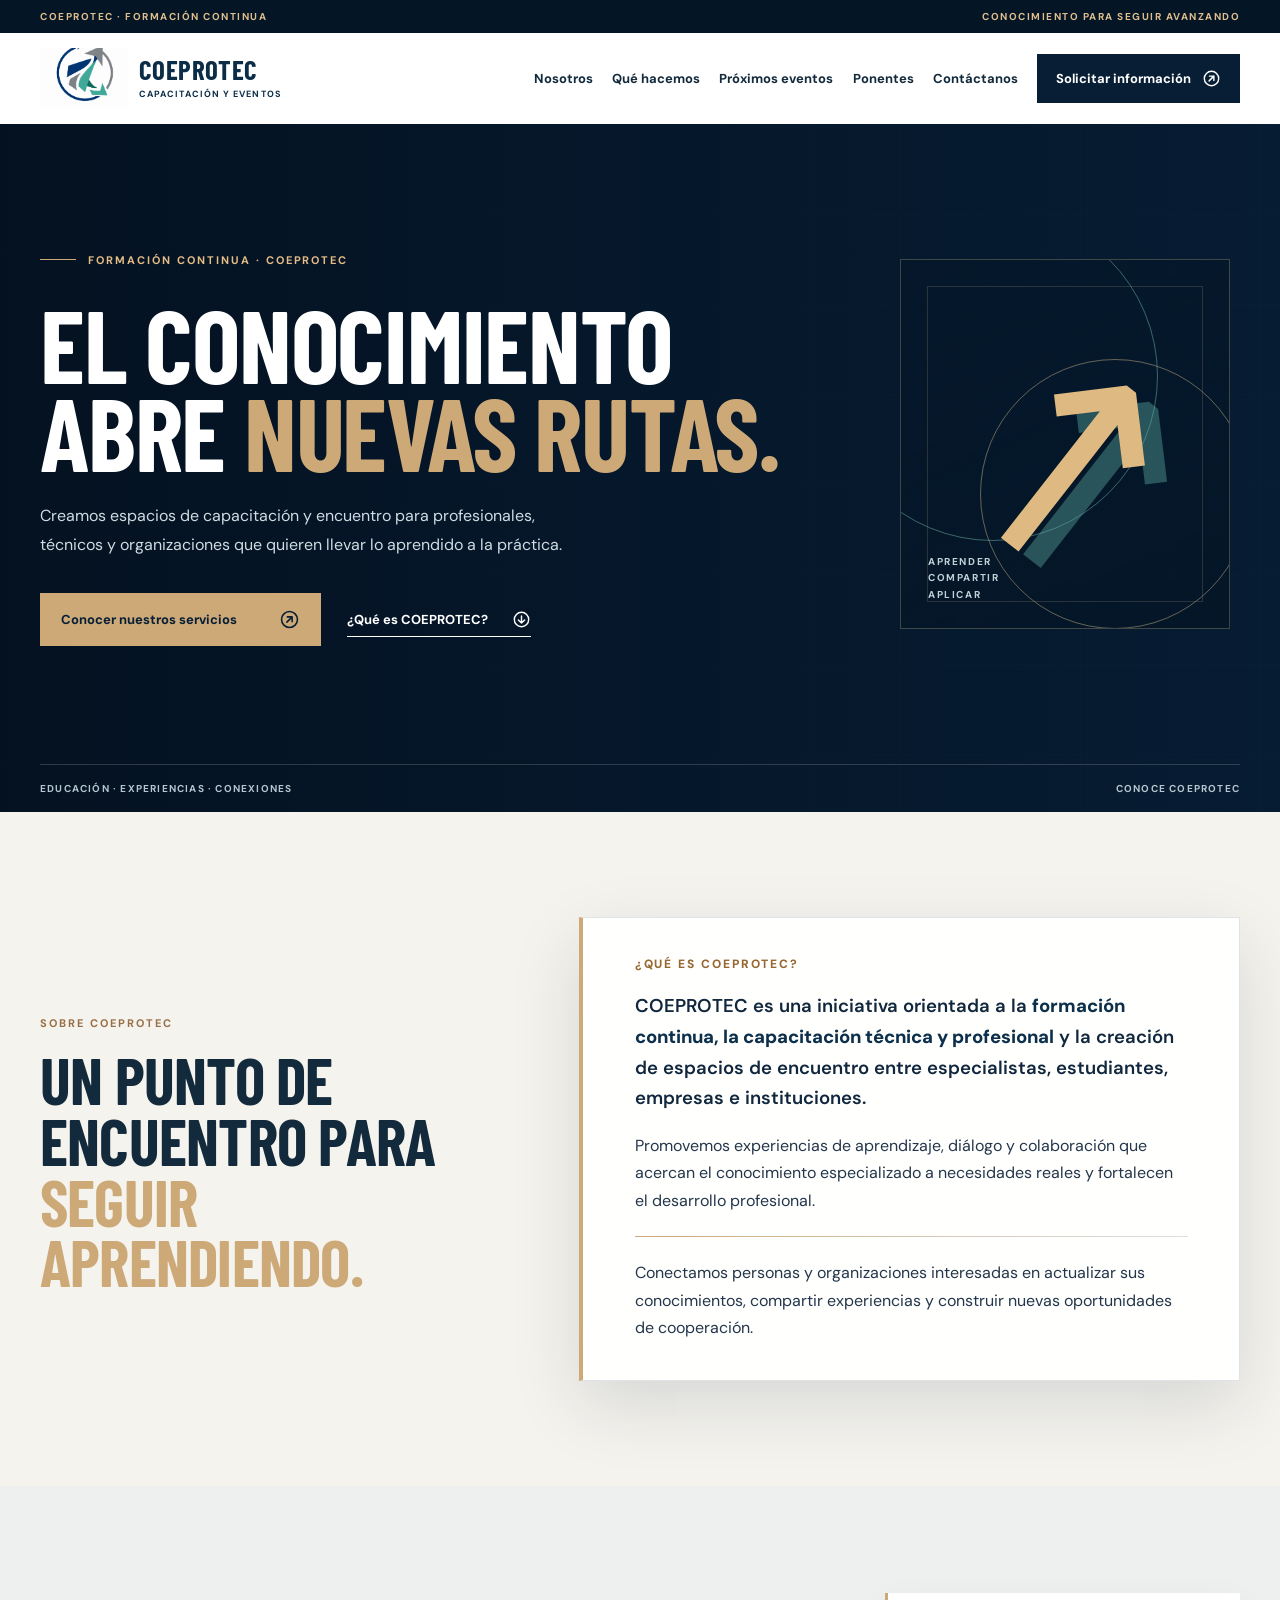
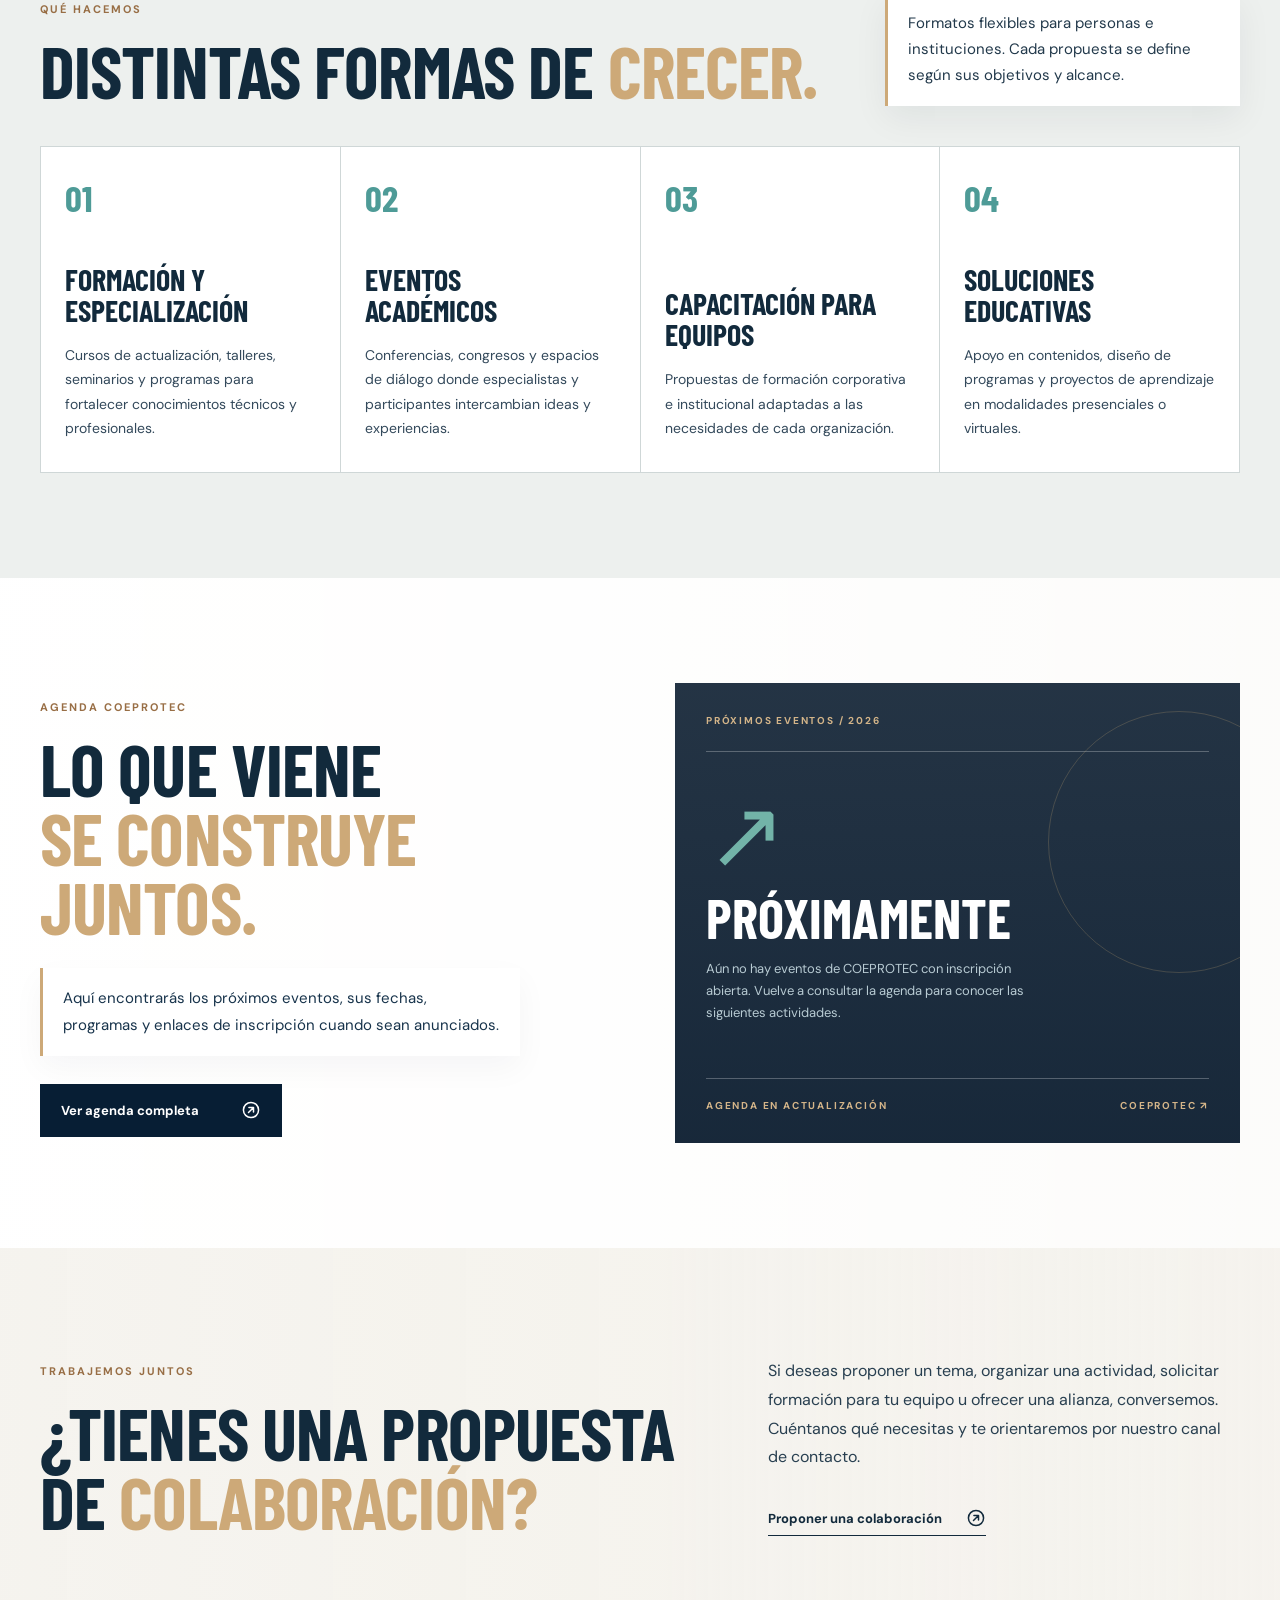
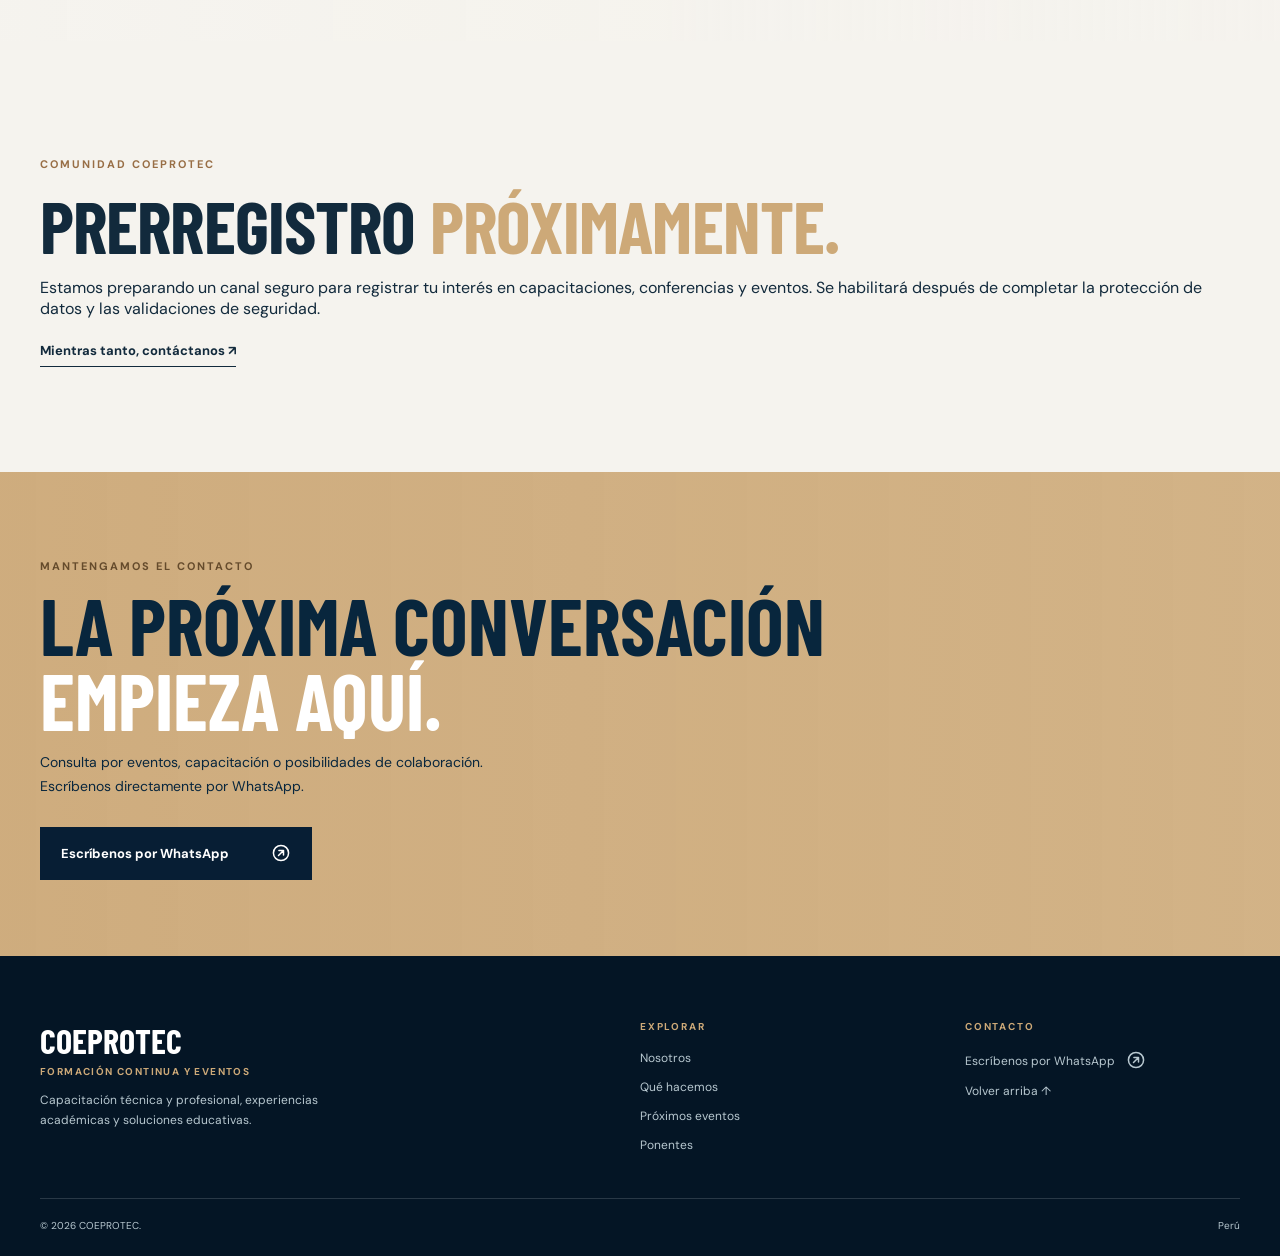
==== index.html @ 8655f6ce "feat: preparar sección informativa de prerregistro" ====
<!doctype html>
<html lang="es"><head>
<meta charset="utf-8"><meta name="viewport" content="width=device-width,initial-scale=1"><meta name="theme-color" content="#071e34">
<meta name="robots" content="noindex,nofollow">
<meta name="description" content="COEPROTEC: formación continua, capacitación técnica y profesional, eventos académicos y soluciones educativas para organizaciones.">
<meta property="og:type" content="website"><meta property="og:title" content="COEPROTEC | Formación y eventos"><meta property="og:description" content="Explora próximos eventos y conoce las soluciones de capacitación de COEPROTEC.">
<title>COEPROTEC | Formación, eventos y soluciones educativas</title>
<link rel="preconnect" href="https://fonts.googleapis.com"><link rel="preconnect" href="https://fonts.gstatic.com" crossorigin><link href="https://fonts.googleapis.com/css2?family=Barlow+Condensed:wght@500;600;700;800&family=DM+Sans:wght@400;500;600;700&display=swap" rel="stylesheet">
<link rel="stylesheet" href="css/event.css"><script src="js/events-data.js?v=20261019" defer></script><script src="js/event.js?v=20261019" defer></script>
</head><body>
<a class="skip-link" href="#contenido">Saltar al contenido</a>
<div class="announcement"><div class="container"><span>COEPROTEC · FORMACIÓN CONTINUA</span><span>CONOCIMIENTO PARA SEGUIR AVANZANDO</span></div></div>
<header class="site-header" id="inicio"><div class="container nav-shell"><a class="brand" href="index.html" aria-label="COEPROTEC, ir al inicio"><span class="brand-symbol" aria-hidden="true"><img src="img/coeprotec-logo-enhanced.png" alt="" width="150" height="67"></span><span>COEPROTEC<small>CAPACITACIÓN Y EVENTOS</small></span></a><button class="menu-button" id="menu-button" type="button" onclick="toggleMenu()" aria-expanded="false" aria-controls="main-nav" aria-label="Abrir menú"><span></span><span></span><span></span></button><nav class="main-nav" id="main-nav" aria-label="Navegación principal"><a href="#nosotros">Nosotros</a><a href="#soluciones">Qué hacemos</a><a href="inscripciones.html">Próximos eventos</a><a href="ponentes.html">Ponentes</a><a href="contacto.html">Contáctanos</a><a class="nav-cta" href="https://wa.me/51971947284?text=Hola%2C%20quiero%20informaci%C3%B3n%20sobre%20COEPROTEC" target="_blank" rel="noopener noreferrer">Solicitar información <svg class="link-icon" viewBox="0 0 24 24" width="20" height="20" fill="none" stroke="currentColor" stroke-width="1.8" stroke-linecap="round" stroke-linejoin="round" aria-hidden="true" focusable="false"><circle cx="12" cy="12" r="9.1"/><path d="M9 15 15 9M9.5 9H15v5.5"/></svg></a></nav></div></header>
<main id="contenido">
<section class="hero"><div class="hero-grid" aria-hidden="true"></div><div class="container hero-inner"><div class="hero-copy"><p class="eyebrow"><span class="eyebrow-line"></span> FORMACIÓN CONTINUA · COEPROTEC</p><h1>El conocimiento<br>abre <em>nuevas rutas.</em></h1><p class="hero-intro">Creamos espacios de capacitación y encuentro para profesionales, técnicos y organizaciones que quieren llevar lo aprendido a la práctica.</p><div class="hero-actions"><a class="button button-gold" href="#soluciones">Conocer nuestros servicios <svg class="link-icon" viewBox="0 0 24 24" width="20" height="20" fill="none" stroke="currentColor" stroke-width="1.8" stroke-linecap="round" stroke-linejoin="round" aria-hidden="true" focusable="false"><circle cx="12" cy="12" r="9.1"/><path d="M9 15 15 9M9.5 9H15v5.5"/></svg></a><a class="text-link light" href="#nosotros">¿Qué es COEPROTEC? <svg class="link-icon link-icon-down" viewBox="0 0 24 24" width="20" height="20" fill="none" stroke="currentColor" stroke-width="1.8" stroke-linecap="round" stroke-linejoin="round" aria-hidden="true" focusable="false"><circle cx="12" cy="12" r="9.1"/><path d="M12 7.5v9m-4-4 4 4 4-4"/></svg></a></div></div><div class="hero-art" aria-hidden="true"><div class="orbit orbit-one"></div><div class="orbit orbit-two"></div><div class="art-arrow" aria-hidden="true">↗</div><span>APRENDER<br>COMPARTIR<br>APLICAR</span></div></div><div class="hero-bottom container"><span>EDUCACIÓN · EXPERIENCIAS · CONEXIONES</span><span>CONOCE COEPROTEC</span></div></section>
<section class="section intro-section" id="nosotros"><div class="container intro-grid"><div><p class="section-index">SOBRE COEPROTEC</p><h2 class="section-title">Un punto de encuentro para <em>seguir aprendiendo.</em></h2></div><div class="intro-text reading-card"><span class="reading-card-label">¿QUÉ ES COEPROTEC?</span><p class="reading-lead">COEPROTEC es una iniciativa orientada a la <strong>formación continua, la capacitación técnica y profesional</strong> y la creación de espacios de encuentro entre especialistas, estudiantes, empresas e instituciones.</p><p>Promovemos experiencias de aprendizaje, diálogo y colaboración que acercan el conocimiento especializado a necesidades reales y fortalecen el desarrollo profesional.</p><div class="reading-divider"></div><p>Conectamos personas y organizaciones interesadas en actualizar sus conocimientos, compartir experiencias y construir nuevas oportunidades de cooperación.</p></div></div></section>
<section class="section services-section" id="soluciones"><div class="container"><div class="section-head"><div><p class="section-index">QUÉ HACEMOS</p><h2 class="section-title">Distintas formas de <em>crecer.</em></h2></div><p class="section-support">Formatos flexibles para personas e instituciones. Cada propuesta se define según sus objetivos y alcance.</p></div><div class="service-grid"><article class="service-card"><span class="service-mark">01</span><h3>Formación y especialización</h3><p>Cursos de actualización, talleres, seminarios y programas para fortalecer conocimientos técnicos y profesionales.</p></article><article class="service-card"><span class="service-mark">02</span><h3>Eventos académicos</h3><p>Conferencias, congresos y espacios de diálogo donde especialistas y participantes intercambian ideas y experiencias.</p></article><article class="service-card"><span class="service-mark">03</span><h3>Capacitación para equipos</h3><p>Propuestas de formación corporativa e institucional adaptadas a las necesidades de cada organización.</p></article><article class="service-card"><span class="service-mark">04</span><h3>Soluciones educativas</h3><p>Apoyo en contenidos, diseño de programas y proyectos de aprendizaje en modalidades presenciales o virtuales.</p></article></div></div></section>
<section class="section agenda-preview" id="agenda"><div class="container agenda-grid"><div><p class="section-index">AGENDA COEPROTEC</p><h2 class="section-title">Lo que viene<br><em>se construye juntos.</em></h2><p class="agenda-intro reading-summary">Aquí encontrarás los próximos eventos, sus fechas, programas y enlaces de inscripción cuando sean anunciados.</p><a class="button button-dark" href="inscripciones.html">Ver agenda completa <svg class="link-icon" viewBox="0 0 24 24" width="20" height="20" fill="none" stroke="currentColor" stroke-width="1.8" stroke-linecap="round" stroke-linejoin="round" aria-hidden="true" focusable="false"><circle cx="12" cy="12" r="9.1"/><path d="M9 15 15 9M9.5 9H15v5.5"/></svg></a></div><div class="agenda-panel"><span class="agenda-panel-label">PRÓXIMOS EVENTOS / 2026</span><div class="agenda-line"></div><div class="agenda-empty" id="agenda-home-content"><span class="agenda-empty-icon" aria-hidden="true">↗</span><h3>Próximamente</h3><p>Aún no hay eventos de COEPROTEC con inscripción abierta. Vuelve a consultar la agenda para conocer las siguientes actividades.</p></div><div class="agenda-panel-foot"><span>AGENDA EN ACTUALIZACIÓN</span><span>COEPROTEC ↗</span></div></div></div></section>
<section class="section collaboration-section"><div class="container collaboration-grid"><div><p class="section-index">TRABAJEMOS JUNTOS</p><h2 class="section-title">¿Tienes una propuesta de <em>colaboración?</em></h2></div><div><p>Si deseas proponer un tema, organizar una actividad, solicitar formación para tu equipo u ofrecer una alianza, conversemos. Cuéntanos qué necesitas y te orientaremos por nuestro canal de contacto.</p><a class="text-link" href="https://wa.me/51971947284?text=Hola%2C%20quiero%20proponer%20una%20colaboraci%C3%B3n%20con%20COEPROTEC" target="_blank" rel="noopener noreferrer">Proponer una colaboración <svg class="link-icon" viewBox="0 0 24 24" width="20" height="20" fill="none" stroke="currentColor" stroke-width="1.8" stroke-linecap="round" stroke-linejoin="round" aria-hidden="true" focusable="false"><circle cx="12" cy="12" r="9.1"/><path d="M9 15 15 9M9.5 9H15v5.5"/></svg></a></div></div></section>
<section class="section" id="prerregistro" aria-labelledby="preregistro-titulo"><div class="container"><p class="section-index">COMUNIDAD COEPROTEC</p><h2 class="section-title" id="preregistro-titulo">Prerregistro <em>próximamente.</em></h2><p>Estamos preparando un canal seguro para registrar tu interés en capacitaciones, conferencias y eventos. Se habilitará después de completar la protección de datos y las validaciones de seguridad.</p><a class="text-link" href="contacto.html">Mientras tanto, contáctanos ↗</a></div></section>
<section class="closing-section" id="contacto"><div class="container closing-grid"><div><p class="section-index">MANTENGAMOS EL CONTACTO</p><h2>La próxima conversación<br><em>empieza aquí.</em></h2><p>Consulta por eventos, capacitación o posibilidades de colaboración. Escríbenos directamente por WhatsApp.</p><a class="button button-dark" href="https://wa.me/51971947284?text=Hola%2C%20quisiera%20informaci%C3%B3n%20sobre%20COEPROTEC" target="_blank" rel="noopener noreferrer">Escríbenos por WhatsApp <svg class="link-icon" viewBox="0 0 24 24" width="20" height="20" fill="none" stroke="currentColor" stroke-width="1.8" stroke-linecap="round" stroke-linejoin="round" aria-hidden="true" focusable="false"><circle cx="12" cy="12" r="9.1"/><path d="M9 15 15 9M9.5 9H15v5.5"/></svg></a></div></div></section>
</main><footer class="footer"><div class="container footer-grid"><div><span class="footer-brand">COEPROTEC<small>FORMACIÓN CONTINUA Y EVENTOS</small></span><p>Capacitación técnica y profesional, experiencias académicas y soluciones educativas.</p></div><div><span>EXPLORAR</span><a href="#nosotros">Nosotros</a><a href="#soluciones">Qué hacemos</a><a href="inscripciones.html">Próximos eventos</a><a href="ponentes.html">Ponentes</a></div><div><span>CONTACTO</span><a href="https://wa.me/51971947284" target="_blank" rel="noopener noreferrer">Escríbenos por WhatsApp <svg class="link-icon" viewBox="0 0 24 24" width="20" height="20" fill="none" stroke="currentColor" stroke-width="1.8" stroke-linecap="round" stroke-linejoin="round" aria-hidden="true" focusable="false"><circle cx="12" cy="12" r="9.1"/><path d="M9 15 15 9M9.5 9H15v5.5"/></svg></a><a href="#inicio">Volver arriba ↑</a></div></div><div class="container footer-bottom"><span>© 2026 COEPROTEC.</span><span>Perú</span></div></footer>
</body></html>
---- css/event.css ----
:root{--navy:#071e34;--deep:#041525;--blue:#12334c;--teal:#5caaa0;--gold:#cda978;--paper:#f5f3ee;--white:#fff;--ink:#122a3c;--muted:#526575;--line:#d8dcd9;--display:'Barlow Condensed',Impact,sans-serif;--body:'DM Sans',Arial,sans-serif;scrollbar-color:#9aafba #edf0ef;scrollbar-width:thin}
*{box-sizing:border-box}html{scroll-behavior:smooth;scroll-padding-top:90px}body{margin:0;background:var(--paper);color:var(--ink);font-family:var(--body)}a{color:inherit;text-decoration:none}button{font:inherit;cursor:pointer}img{max-width:100%;display:block}.container{width:min(100% - 48px,1200px);margin-inline:auto}.skip-link{position:fixed;left:16px;top:-80px;padding:12px;background:#fff;z-index:100}.skip-link:focus{top:12px}:focus-visible{outline:3px solid #138e9b;outline-offset:4px}::selection{background:var(--teal);color:#071e34}
.announcement{background:var(--deep);color:#e0be8d;font-size:10px;font-weight:700;letter-spacing:.15em}.announcement .container{display:flex;justify-content:space-between;gap:16px;padding-block:10px}.site-header{position:sticky;top:0;z-index:20;background:#fff;box-shadow:0 1px 0 #09253c18}.nav-shell{display:flex;align-items:center;gap:30px;min-height:80px}.brand{display:flex;align-items:center;gap:8px;min-width:205px;color:#0c2d47;font:700 25px/.9 var(--display);letter-spacing:.015em}.brand img{width:56px;height:57px;object-fit:cover;object-position:top;clip-path:inset(0 0 27% 0)}.brand small{display:block;font:700 9px var(--body);letter-spacing:.12em;margin-top:7px}.main-nav{display:flex;align-items:center;gap:27px;margin-left:auto;font-size:13px;font-weight:700}.main-nav a:not(.nav-cta):hover,.main-nav [aria-current=page]{color:#956d42}.nav-cta{background:var(--navy);color:#fff;padding:15px 19px}.nav-cta span{color:var(--gold);margin-left:14px}.nav-cta:hover,.button-dark:hover{background:#20435b}.menu-button{display:none}
.hero{background:radial-gradient(circle at 74% 48%,#173e53 0,#0d2b42 31%,#071e34 65%,#041525 100%);color:#fff;position:relative;overflow:hidden}.hero-grid{position:absolute;inset:0;background-image:linear-gradient(#fff1 1px,transparent 1px),linear-gradient(90deg,#fff1 1px,transparent 1px);background-size:90px 90px;mask-image:linear-gradient(90deg,transparent,#000);opacity:.45}.hero-inner{position:relative;min-height:640px;display:grid;grid-template-columns:minmax(0,1fr) 340px;gap:35px;align-items:center;padding-block:85px}.eyebrow,.section-index{font-size:11px;font-weight:700;letter-spacing:.18em;color:#986e45;text-transform:uppercase}.eyebrow{display:flex;align-items:center;gap:12px;color:#e5bd85}.eyebrow-line{width:36px;height:1px;background:var(--gold)}.hero h1{font:700 clamp(72px,8vw,118px)/.86 var(--display);text-transform:uppercase;letter-spacing:-.012em;margin:32px 0 27px;max-width:790px}.hero h1 em,.section-title em,.closing-section h2 em,.agenda-hero h1 em{font-style:normal;color:var(--gold)}.hero-intro{font-size:16px;line-height:1.8;max-width:550px;color:#d0dce2;margin:0}.hero-actions{display:flex;align-items:center;gap:26px;flex-wrap:wrap;margin-top:34px}.button{display:inline-flex;align-items:center;justify-content:space-between;gap:34px;min-height:53px;padding:15px 21px;font-size:13px;font-weight:700;transition:transform .2s,background .2s}.button:hover{transform:translateY(-2px)}.button-gold{background:var(--gold);color:#071e34}.button-gold:hover{background:#e0c293}.button-dark{background:var(--navy);color:#fff}.text-link{display:inline-flex;align-items:center;gap:16px;border-bottom:1px solid currentColor;padding:7px 0;font-size:13px;font-weight:700}.text-link:hover{color:#9b7143}.text-link.light{color:#fff}.text-link.light:hover{color:#e6c495}.hero-art{position:relative;width:330px;height:370px;border:1px solid #d9be8e48;display:grid;place-items:center;overflow:hidden;background:#ffffff08}.hero-art:before{content:'';position:absolute;inset:26px;border:1px solid #d9be8e2d}.orbit{position:absolute;border:1px solid #d9be8e75;border-radius:50%;width:270px;height:270px}.orbit-one{transform:translate(50px,50px)}.orbit-two{transform:translate(-72px,-68px);width:330px;height:330px;border-color:#6bada088}.art-arrow{position:relative;font:500 270px/.8 var(--display);color:#deb981;transform:rotate(-7deg);text-shadow:20px 19px 0 #5caaa06b}.hero-art span{position:absolute;bottom:25px;left:27px;color:#c2d1d8;font-size:10px;line-height:1.65;font-weight:700;letter-spacing:.16em}.hero-bottom{position:relative;display:flex;justify-content:space-between;gap:18px;padding-block:17px;border-top:1px solid #ffffff2a;color:#b5c6ce;font-size:10px;font-weight:700;letter-spacing:.12em}
.section{padding:105px 0}.section-title{font:700 clamp(48px,5.7vw,76px)/.95 var(--display);text-transform:uppercase;letter-spacing:-.012em;margin:20px 0 0}.intro-grid,.collaboration-grid{display:grid;grid-template-columns:1.15fr .85fr;gap:90px;align-items:center}.intro-text p,.collaboration-grid p:not(.section-index){font-size:15px;line-height:1.85;color:var(--muted);margin:0 0 17px}.services-section{background:#e8ebe8}.section-head{display:flex;justify-content:space-between;align-items:end;gap:40px;margin-bottom:40px}.section-head>p{max-width:295px;color:var(--muted);font-size:14px;line-height:1.7;margin:0}.service-grid{display:grid;grid-template-columns:repeat(4,1fr);gap:1px;background:#cfd7d7;border:1px solid #cfd7d7}.service-card{background:#fff;padding:28px 24px 31px;min-height:325px;display:flex;flex-direction:column}.service-mark{font:700 37px var(--display);color:#4e9b97}.service-card h3{font:700 30px/1.03 var(--display);text-transform:uppercase;margin:auto 0 17px;max-width:215px}.service-card p{font-size:12px;line-height:1.7;color:var(--muted);margin:0}.agenda-preview{background:#fff}.agenda-grid{display:grid;grid-template-columns:1fr 1fr;gap:70px;align-items:center}.agenda-intro{font-size:15px;line-height:1.8;color:var(--muted);max-width:480px;margin:26px 0 28px}.agenda-panel{background:var(--navy);color:#fff;min-height:460px;padding:31px;display:flex;flex-direction:column;position:relative;overflow:hidden}.agenda-panel:before{content:'';position:absolute;right:-70px;top:28px;border:1px solid #d7b47b37;width:260px;height:260px;border-radius:50%}.agenda-panel-label,.agenda-panel-foot{font-size:10px;letter-spacing:.18em;font-weight:700;color:#d4b589}.agenda-line{height:1px;background:#ffffff43;margin-top:24px}.agenda-empty{position:relative;margin:auto 0}.agenda-empty-icon{font:500 96px/.8 var(--display);color:#72b3a8}.agenda-empty h3{font:700 55px/1 var(--display);text-transform:uppercase;margin:17px 0 10px}.agenda-empty p{font-size:13px;line-height:1.7;color:#b8cbd3;max-width:345px}.agenda-panel-foot{border-top:1px solid #ffffff43;padding-top:20px;display:flex;justify-content:space-between;gap:10px}.collaboration-section{background:var(--paper)}.collaboration-grid{align-items:end}.collaboration-grid .text-link{margin-top:12px}.closing-section{background:var(--gold);color:#08263d;padding:76px 0}.closing-grid{display:flex;justify-content:space-between;align-items:center;gap:45px}.closing-section .section-index{color:#654b2c}.closing-section h2{font:700 clamp(55px,6.2vw,84px)/.95 var(--display);text-transform:uppercase;margin:14px 0}.closing-section h2 em{color:#fff}.closing-section p:not(.section-index){font-size:14px;line-height:1.7;max-width:510px}.closing-section .button{margin-top:14px}.footer{background:var(--deep);color:#b8c8d0;padding:64px 0 24px}.footer-grid{display:grid;grid-template-columns:2fr 1fr 1fr;gap:50px}.footer-brand{font:700 34px var(--display);color:#fff}.footer-brand small{display:block;color:var(--gold);font:700 10px var(--body);letter-spacing:.14em;margin-top:4px}.footer p{font-size:12px;line-height:1.7;max-width:330px}.footer-grid>div:not(:first-child){display:flex;flex-direction:column;gap:13px;font-size:12px}.footer-grid>div:not(:first-child)>span{font-size:10px;letter-spacing:.18em;color:var(--gold);font-weight:700;margin-bottom:4px}.footer a:hover{color:#fff}.footer-bottom{border-top:1px solid #ffffff26;margin-top:45px;padding-top:20px;display:flex;justify-content:space-between;gap:20px;font-size:10px}
.agenda-hero{background:linear-gradient(115deg,#061b2f,#173b50);color:#fff;padding:100px 0 88px;position:relative;overflow:hidden}.agenda-hero:after{content:'↗';position:absolute;right:5%;top:-100px;color:#ffffff0c;font:600 500px var(--display);pointer-events:none}.agenda-hero .container{position:relative;z-index:1}.agenda-hero h1{font:700 clamp(76px,10vw,132px)/.88 var(--display);text-transform:uppercase;margin:30px 0 20px}.agenda-hero p:last-child{font-size:16px;line-height:1.8;color:#c9d7dd;max-width:575px}.events-section{background:#fff}.gold-dot{color:var(--gold)}.events-list{border-top:1px solid var(--line)}.events-empty{display:grid;grid-template-columns:160px 1fr;gap:40px;padding:70px 35px;background:#f1f4f2;border-bottom:1px solid var(--line)}.events-empty-symbol{font:500 155px/.85 var(--display);color:#4b9a96}.empty-kicker{font-size:10px;letter-spacing:.17em;font-weight:700;color:#9c754a}.events-empty h3{font:700 clamp(37px,4vw,55px)/1 var(--display);text-transform:uppercase;margin:15px 0}.events-empty p{max-width:575px;font-size:14px;line-height:1.75;color:var(--muted);margin-bottom:22px}.event-card{display:grid;grid-template-columns:130px 1fr;gap:30px;padding:28px 0;border-bottom:1px solid var(--line)}.event-date{background:var(--navy);color:#fff;display:flex;flex-direction:column;align-items:center;justify-content:center;min-height:135px}.event-date strong{font:700 70px/.9 var(--display)}.event-date span{font-size:10px;color:var(--gold);font-weight:700;letter-spacing:.16em}.event-content h3{font:700 38px/1 var(--display);text-transform:uppercase;margin:8px 0}.event-content>p:not(.event-meta){font-size:14px;line-height:1.65;color:var(--muted);max-width:650px}.event-meta{font-size:11px;font-weight:700;letter-spacing:.08em;color:#927045;text-transform:uppercase}.event-status{display:inline-block;border:1px solid #bbc7c9;padding:10px 13px;font-size:12px;color:#526575}.agenda-explain{background:#e8ebe8}.explain-grid{display:grid;grid-template-columns:1fr 1fr;gap:70px}.explain-steps{border-top:1px solid #b8c3c4}.explain-steps>div{display:flex;gap:25px;border-bottom:1px solid #b8c3c4;padding:21px 0}.explain-steps span{font:700 30px var(--display);color:#4c9994}.explain-steps p{margin:0;color:var(--muted);font-size:13px;line-height:1.6}.explain-steps strong{display:block;color:var(--ink);font:700 23px var(--display);text-transform:uppercase;margin-bottom:4px}
@media(max-width:1000px){.main-nav{gap:14px}.service-grid{grid-template-columns:repeat(2,1fr)}.hero-inner{grid-template-columns:1fr 260px}.hero-art{width:260px;height:320px}.art-arrow{font-size:230px}.agenda-grid{gap:40px}}
@media(max-width:760px){.container{width:min(100% - 36px,1200px)}.announcement .container span:last-child{display:none}.nav-shell{min-height:70px}.brand{font-size:23px}.menu-button{display:flex;flex-direction:column;justify-content:center;gap:5px;width:42px;height:42px;border:0;background:none;margin-left:auto}.menu-button span{width:24px;height:2px;background:var(--navy)}.main-nav{display:none;position:absolute;top:70px;left:0;right:0;background:#fff;padding:16px 18px 23px;box-shadow:0 15px 25px #06182530;flex-direction:column;align-items:stretch;gap:0}.main-nav.is-open{display:flex}.main-nav>a{padding:13px 8px}.main-nav .nav-cta{margin-top:6px;padding:15px}.hero-inner{display:block;min-height:unset;padding-block:78px 42px}.hero h1{font-size:clamp(65px,12vw,91px)}.hero-art{display:none}.hero-bottom span:last-child{display:none}.section{padding:75px 0}.intro-grid,.agenda-grid,.collaboration-grid,.explain-grid{grid-template-columns:1fr;gap:32px}.section-head{display:block}.section-head>p{margin-top:17px}.agenda-panel{min-height:390px}.footer-grid{grid-template-columns:1fr 1fr}.footer-grid>div:first-child{grid-column:1/-1}.agenda-hero{padding:78px 0}.agenda-hero h1{font-size:clamp(66px,13vw,95px)}}
@media(max-width:480px){.brand img{width:48px;height:50px}.brand{font-size:21px;min-width:0}.brand small{font-size:8px}.hero h1{font-size:clamp(55px,14vw,72px)}.hero-actions{align-items:flex-start;flex-direction:column;gap:15px}.hero-intro{font-size:14px}.section-title{font-size:49px}.service-grid{grid-template-columns:1fr}.service-card{min-height:240px}.service-card h3{margin-top:27px}.agenda-panel{padding:23px}.agenda-empty h3{font-size:48px}.closing-section h2{font-size:57px}.footer-grid{gap:30px}.events-empty{display:block;padding:35px 24px}.events-empty-symbol{font-size:80px;margin-bottom:20px}.event-card{grid-template-columns:90px 1fr;gap:17px}.event-date{min-height:110px}.event-date strong{font-size:53px}.event-content h3{font-size:31px}.agenda-hero h1{font-size:60px}}
@media(prefers-reduced-motion:reduce){html{scroll-behavior:auto}*,*:before,*:after{animation-duration:.01ms!important;transition-duration:.01ms!important}}@media(forced-colors:active){:root{scrollbar-color:auto}}
.agenda-next-date{font-size:11px;font-weight:700;letter-spacing:.13em;text-transform:uppercase;color:#d4b589}


/* Mejora visual para revisión de gerencia · fotografía editorial y contraste */
.hero{background:linear-gradient(90deg,rgba(4,17,32,.96) 0%,rgba(5,22,41,.88) 47%,rgba(6,27,49,.56) 100%),url("https://images.unsplash.com/photo-1540575467063-178a50c2df87?auto=format&fit=crop&w=2000&q=85") center 48%/cover no-repeat;background-color:#071e34}
.hero-grid{opacity:.17}
.hero-art{background:linear-gradient(155deg,rgba(4,21,37,.30),rgba(4,21,37,.77));backdrop-filter:blur(2px)}
.intro-section{position:relative;overflow:hidden}
.intro-section:after{content:"";position:absolute;right:0;bottom:0;width:min(32vw,380px);height:100%;pointer-events:none;background:linear-gradient(90deg,var(--paper),rgba(245,243,238,.25)),url("https://images.unsplash.com/photo-1511578314322-379afb476865?auto=format&fit=crop&w=850&q=80") center/cover;opacity:.13}
.intro-section .container{position:relative;z-index:1}
.services-section{background:#edf0ee}
.service-card{position:relative;overflow:hidden;isolation:isolate;transition:transform .25s,box-shadow .25s}
.service-card:hover{transform:translateY(-4px);box-shadow:0 20px 35px #091e3425;z-index:2}
.service-card:before{content:"";position:absolute;inset:0 0 auto;height:112px;z-index:-1;opacity:.17;background-position:center;background-size:cover}
.service-card:nth-child(1):before{background-image:url("https://images.unsplash.com/photo-1511578314322-379afb476865?auto=format&fit=crop&w=750&q=75")}
.service-card:nth-child(2):before{background-image:url("https://images.unsplash.com/photo-1475721027785-f74eccf877e2?auto=format&fit=crop&w=750&q=75")}
.service-card:nth-child(3):before{background-image:url("https://images.unsplash.com/photo-1517048676732-d65bc937f952?auto=format&fit=crop&w=750&q=75")}
.service-card:nth-child(4):before{background-image:url("https://images.unsplash.com/photo-1524178232363-1fb2b075b655?auto=format&fit=crop&w=750&q=75")}
.service-card h3{position:relative}
.collaboration-section{position:relative;isolation:isolate;background:linear-gradient(90deg,rgba(245,243,238,.98) 0%,rgba(245,243,238,.96) 52%,rgba(245,243,238,.76) 100%),url("https://images.unsplash.com/photo-1517048676732-d65bc937f952?auto=format&fit=crop&w=1600&q=80") center/cover}
.closing-section{background:linear-gradient(90deg,rgba(205,169,120,.95),rgba(205,169,120,.88)),url("https://images.unsplash.com/photo-1475721027785-f74eccf877e2?auto=format&fit=crop&w=1500&q=80") center/cover}
@media(max-width:760px){.hero{background-position:60% center}.intro-section:after{display:none}.service-card:before{height:90px}.closing-section{background-position:center}}

/* Agenda, contacto y especialistas: composiciones editoriales */
.agenda-preview{background:linear-gradient(90deg,rgba(255,255,255,.98) 0%,rgba(255,255,255,.94) 45%,rgba(255,255,255,.72) 100%),url("https://images.unsplash.com/photo-1475721027785-f74eccf877e2?auto=format&fit=crop&w=1500&q=82") center/cover}
.agenda-panel{background:linear-gradient(rgba(6,24,43,.88),rgba(6,24,43,.93)),url("https://images.unsplash.com/photo-1540575467063-178a50c2df87?auto=format&fit=crop&w=1000&q=80") center/cover}
.agenda-hero{background:linear-gradient(90deg,rgba(4,20,36,.96),rgba(9,31,52,.68)),url("https://images.unsplash.com/photo-1475721027785-f74eccf877e2?auto=format&fit=crop&w=1800&q=85") center/cover}
.events-empty{background:linear-gradient(90deg,rgba(241,244,242,.98),rgba(241,244,242,.84)),url("https://images.unsplash.com/photo-1511578314322-379afb476865?auto=format&fit=crop&w=1200&q=80") center/cover}
.contact-hero,.speakers-hero{padding:95px 0;background:linear-gradient(90deg,rgba(4,20,36,.96),rgba(7,26,48,.72)),url("https://images.unsplash.com/photo-1517048676732-d65bc937f952?auto=format&fit=crop&w=1800&q=85") center/cover;color:#fff}
.speakers-hero{background-image:linear-gradient(90deg,rgba(4,20,36,.96),rgba(7,26,48,.72)),url("https://images.unsplash.com/photo-1475721027785-f74eccf877e2?auto=format&fit=crop&w=1800&q=85")}
.contact-hero h1,.speakers-hero h1{font:700 clamp(65px,9vw,112px)/.93 var(--display);text-transform:uppercase;margin:20px 0}.contact-hero h1 em,.speakers-hero h1 em{font-style:normal;color:var(--gold)}
.contact-hero p:last-child,.speakers-hero p:last-child{max-width:680px;line-height:1.8;color:#e3e9ef}
.contact-page-grid{display:grid;grid-template-columns:1fr 1.25fr;gap:28px;align-items:start}
.contact-info-panel,.contact-message-panel,.speaker-showcase{background:#fff;border:1px solid #dce1e3;padding:38px;box-shadow:0 22px 50px #0d23310c}
.contact-info-panel h2,.contact-message-panel h2{font:700 45px/1 var(--display);text-transform:uppercase;margin:14px 0 22px}
.contact-info-panel p,.contact-message-panel p{line-height:1.8;color:#526575}
.contact-method-new{display:flex;align-items:center;gap:20px;padding:19px 0;border-bottom:1px solid #dce1e3}
.contact-method-new>span{width:48px;height:48px;display:grid;place-items:center;background:#081f35;color:var(--gold);font-size:22px;flex-shrink:0}
.contact-method-new small{display:block;color:#7a8994;text-transform:uppercase;letter-spacing:.12em;font-size:10px;margin-bottom:5px}
.contact-method-new strong{color:#10283a;overflow-wrap:anywhere}
.contact-message-panel label{font-size:12px;font-weight:700;display:block;margin:16px 0;color:#22384a}
.contact-message-panel input,.contact-message-panel textarea,.contact-message-panel select{display:block;width:100%;margin-top:7px;border:1px solid #c5ced2;padding:14px;font:inherit;background:#f9faf9;border-radius:3px;color:#10283a}
.contact-message-panel textarea{min-height:135px;resize:vertical}
.contact-message-panel .button{border:0;cursor:pointer}
.contact-note{font-size:12px}
.speaker-showcase{display:grid;grid-template-columns:1fr 1fr;gap:40px;align-items:center}
.speaker-image{min-height:330px;background:linear-gradient(rgba(6,27,46,.16),rgba(6,27,46,.33)),url("https://images.unsplash.com/photo-1475721027785-f74eccf877e2?auto=format&fit=crop&w=850&q=80") center/cover}
.speaker-showcase h2{font:700 55px/1 var(--display);text-transform:uppercase;margin:18px 0}
.speaker-showcase p{line-height:1.8;color:#526575}
.speaker-profile-cards{display:grid;grid-template-columns:repeat(3,1fr);gap:18px;margin-top:38px}
.speaker-profile-card{background:#fff;border:1px solid #dce1e3;overflow:hidden}
.speaker-profile-card .photo{height:185px;background-size:cover;background-position:center}
.speaker-profile-card:nth-child(1) .photo{background-image:url("https://images.unsplash.com/photo-1517048676732-d65bc937f952?auto=format&fit=crop&w=650&q=75")}
.speaker-profile-card:nth-child(2) .photo{background-image:url("https://images.unsplash.com/photo-1540575467063-178a50c2df87?auto=format&fit=crop&w=650&q=75")}
.speaker-profile-card:nth-child(3) .photo{background-image:url("https://images.unsplash.com/photo-1524178232363-1fb2b075b655?auto=format&fit=crop&w=650&q=75")}
.speaker-profile-card div:last-child{padding:22px}
.speaker-profile-card h3{font:700 28px/1.1 var(--display);text-transform:uppercase;margin:10px 0}
.speaker-profile-card p{line-height:1.65;color:#526575;font-size:13px}
@media(max-width:760px){.contact-page-grid,.speaker-showcase{grid-template-columns:1fr}.speaker-profile-cards{grid-template-columns:1fr}.contact-hero,.speakers-hero{padding:70px 0}.contact-info-panel,.contact-message-panel,.speaker-showcase{padding:24px}}


/* Ajustes de navegación y legibilidad con sección de ponentes */
@media(min-width:761px) and (max-width:1120px){.nav-shell{gap:14px}.main-nav{gap:12px;font-size:12px}.brand{min-width:175px;font-size:22px}.nav-cta{padding:13px}}
.speaker-showcase .button{margin-top:14px}.speaker-showcase .speaker-image{background-position:center}
@media(max-width:760px){.speaker-showcase{gap:22px}.speaker-profile-card .photo{height:190px}}

/* Agenda única y movimiento editorial — COEPROTEC */
.event-type{display:inline-flex;align-items:center;max-width:100%;gap:8px;margin-bottom:12px;padding:8px 12px;background:#f0e2c9;color:#554021;border:1px solid #d3b17b;font-size:10px;font-weight:800;letter-spacing:.11em;text-transform:uppercase}
.event-type-light{background:#d7b77922;color:#f2d7a1;border-color:#e9c48770}
.event-organizer{font-size:12px!important;font-weight:700;color:#344b5d!important}
.event-content h3{max-width:780px}
.heritage-section{background:#091e33;color:#fff}
.heritage-layout{display:grid;grid-template-columns:1fr 1fr;gap:70px;align-items:center}
.heritage-copy .section-title{color:#fff;margin-bottom:24px}
.heritage-copy>p:not(.section-index){color:#cbd7e2;font-size:15px;line-height:1.85}
.heritage-copy .heritage-note{color:#adbac7!important;font-size:12px!important}
.heritage-photo{min-height:390px;position:relative;display:flex;align-items:flex-end;padding:30px;background:linear-gradient(0deg,#05182bd9,#05182b22),url("https://images.unsplash.com/photo-1540575467063-178a50c2df87?auto=format&fit=crop&w=1100&q=85") center/cover;border:1px solid #d4af6755}
.heritage-photo span{color:#e9c88c;letter-spacing:.15em;font-weight:800;font-size:12px}
.motion-ready{transition:opacity .7s ease,transform .7s cubic-bezier(.2,.7,.2,1);transition-delay:var(--motion-delay,0ms);opacity:.01;transform:translateY(23px)}
.motion-ready.motion-in{opacity:1;transform:none}
.service-card,.speaker-profile-card,.button,.nav-cta{transition:transform .24s ease,box-shadow .24s ease,background-color .24s ease}
.speaker-profile-card:hover{transform:translateY(-5px);box-shadow:0 20px 40px #102b3b20}
@media(max-width:760px){.heritage-layout{grid-template-columns:1fr;gap:25px}.heritage-photo{min-height:280px}.event-type{line-height:1.5}.event-card{gap:15px}}
@media(prefers-reduced-motion:reduce){.motion-ready{opacity:1;transform:none;transition:none}.service-card:hover,.speaker-profile-card:hover{transform:none}}


/* Legibilidad institucional: bloque editorial con contraste fuerte */
.intro-section:after{opacity:.09}
.intro-grid{align-items:center;gap:clamp(32px,6vw,88px)}
.reading-card{position:relative;background:rgba(255,255,255,.97);padding:clamp(28px,3vw,43px);border:1px solid rgba(16,48,69,.13);border-left:4px solid var(--gold);box-shadow:0 24px 65px rgba(9,31,50,.13);max-width:590px}
.reading-card-label{display:block;font-size:11px;letter-spacing:.17em;font-weight:800;color:#926c3e;margin-bottom:19px}
.intro-text.reading-card p{font-size:16px;line-height:1.85;color:#24364b;margin:0 0 18px}
.intro-text.reading-card p:last-child{margin-bottom:0}
.intro-text.reading-card .reading-lead{font-size:19px;line-height:1.65;color:#10273d;font-weight:600}
.reading-lead strong{color:#09293e;font-weight:800}
.reading-divider{height:1px;background:linear-gradient(90deg,#cda978,#dce1e5);margin:22px 0}
.section-head .section-support{background:#fff;border-left:3px solid #cda978;padding:17px 20px;color:#22394b;font-size:15px;line-height:1.75;box-shadow:0 12px 32px #0a233110;max-width:355px}
.agenda-intro.reading-summary{background:rgba(255,255,255,.92);border-left:3px solid #cda978;color:#17334b;padding:17px 20px;font-size:15px;line-height:1.8;box-shadow:0 12px 32px #0a23310a}
.service-card p{font-size:14px;line-height:1.75;color:#33495b}
.collaboration-grid p:not(.section-index){font-size:16px;line-height:1.8;color:#283f50}
@media(max-width:760px){.reading-card{max-width:none}.intro-text.reading-card p{font-size:15px}.intro-text.reading-card .reading-lead{font-size:18px}.section-head .section-support{max-width:none}}


/* Archivo COEPROTEC 2025 y ponentes EPG UPC 2026 */
.heritage-photo{color:inherit;text-decoration:none;transition:transform .3s ease,box-shadow .3s ease}
.heritage-photo:hover{transform:translateY(-5px);box-shadow:0 25px 45px #0005}
.heritage-copy .button{margin:15px 0 16px}
.historic-hero{background:linear-gradient(90deg,#061b30ee,#092a44b5),url("https://images.unsplash.com/photo-1540575467063-178a50c2df87?auto=format&fit=crop&w=1700&q=85") center/cover}
.historic-facts{display:flex;gap:12px;flex-wrap:wrap;margin-top:25px}
.historic-facts span{border:1px solid #d5ac7290;color:#f4dfc0;padding:10px 15px;font-size:12px;font-weight:700}
.historic-intro{display:grid;grid-template-columns:1fr 1fr;gap:65px;align-items:center}
.historic-intro .reading-card{padding:34px;background:#fff;border-left:4px solid #cda978}
.historic-intro .reading-card p{color:#233b4e;line-height:1.75}
.historic-intro .reading-card .reading-lead{font-weight:700}
.historic-speakers{display:grid;grid-template-columns:repeat(3,1fr);gap:17px;margin-top:35px}
.historic-speaker{background:#fff;border:1px solid #d9dfdf;border-top:3px solid #cda978;padding:28px;box-shadow:0 12px 30px #061b3010}
.historic-speaker.featured{grid-column:1/-1;padding:35px;background:#102b46;color:#fff;border-color:#cda978}
.historic-speaker h3{font:700 clamp(29px,3vw,40px)/1.1 var(--display);text-transform:uppercase;margin:13px 0;color:#102c42}
.historic-speaker.featured h3{color:#fff;font-size:clamp(40px,4vw,56px)}
.historic-speaker p{font-size:14px;line-height:1.8;color:#526575}
.historic-speaker.featured p{color:#d1dce8;max-width:790px}
.historic-media{background:#e9eeed}
.historic-media-grid{display:grid;grid-template-columns:1.1fr .9fr;gap:30px;margin-top:32px}
.historic-media-cover{min-height:380px;padding:30px;display:flex;align-items:end;background:linear-gradient(0deg,#061b30e8,#061b3020),url("https://images.unsplash.com/photo-1475721027785-f74eccf877e2?auto=format&fit=crop&w=1100&q=82") center/cover}
.historic-media-cover span{font-size:12px;font-weight:800;letter-spacing:.14em;color:#e7cb92}
.historic-media-message{background:#fff;padding:35px;display:flex;flex-direction:column;justify-content:center}
.historic-media-message h3{font:700 36px/1 var(--display);text-transform:uppercase}
.historic-media-message p{font-size:14px;line-height:1.85}
.historic-media-message .button{align-self:flex-start;margin-top:14px}
.ally-speakers{background:#edf0ee}
.ally-speakers .historic-speaker.featured{margin-bottom:24px}
.ally-tables{display:grid;grid-template-columns:1fr 1fr;gap:20px}
.ally-table{background:#fff;padding:30px;border:1px solid #d7dfdf;border-top:4px solid #cda978}
.ally-table h3{font:700 29px/1.05 var(--display);text-transform:uppercase;color:#102c42;margin:0}
.ally-table p{font-size:13px;color:#87663e;font-weight:700}
.ally-table ul{padding-left:20px}
.ally-table li{font-size:14px;line-height:1.65;color:#314658;margin:15px 0}
.ally-source{font-size:12px;line-height:1.75;color:#5c6c78;max-width:850px;margin:24px 0}
/* Tarjetas de eventos: claridad, jerarquia, boton externo */
.events-list{border-top:none;display:grid;gap:24px}
.event-card{display:grid;grid-template-columns:130px minmax(0,1fr);gap:26px;padding:30px;background:#fff;border:1px solid #d9e0e5;border-top:4px solid #cda978;box-shadow:0 15px 38px #092d4015;transition:transform .25s,box-shadow .25s}
.event-card:hover{transform:translateY(-3px);box-shadow:0 22px 45px #092d4025}
.event-date{min-height:130px;align-self:start}
.event-content h3{font-size:clamp(30px,3.4vw,42px);max-width:730px;line-height:1.09}
.event-content>p:not(.event-meta){font-size:15px;line-height:1.8}
.event-content .text-link{background:#0b2944;color:#fff;border:0;padding:13px 17px;margin-top:15px}
.event-content .text-link:hover{background:#234c6a}
@media(max-width:760px){.historic-intro,.historic-media-grid,.ally-tables{grid-template-columns:1fr;gap:24px}.historic-speakers{grid-template-columns:1fr}.historic-speaker.featured{grid-column:auto}.historic-media-cover{min-height:270px}.event-card{grid-template-columns:1fr;padding:22px}.event-date{min-height:85px;flex-direction:row;gap:9px;justify-content:flex-start;padding-left:18px}.event-date strong{font-size:45px}}
@media(prefers-reduced-motion:reduce){.heritage-photo:hover,.event-card:hover{transform:none}}

/* Biblioteca audiovisual del archivo institucional */
.archive-video-intro{max-width:760px;color:#3b5061;font-size:15px;line-height:1.75;margin:22px 0 28px}
.archive-video-grid{display:grid;grid-template-columns:repeat(3,minmax(0,1fr));gap:20px}
.archive-video{background:#fff;border:1px solid #d5dfdf;box-shadow:0 12px 32px #102f4013;min-width:0;overflow:hidden}
.archive-video-frame{position:relative;aspect-ratio:16/9;background:#071e34}
.archive-video-frame iframe{position:absolute;inset:0;width:100%;height:100%;border:0}
.archive-video-content{padding:23px}
.archive-video-content h3{font:700 28px/1.07 var(--display);text-transform:uppercase;color:#102c42;margin:12px 0}
.archive-video-content p{font-size:13px;line-height:1.7;color:#526575}
.archive-photo-placeholder{margin-top:45px}
@media(max-width:1000px){.archive-video-grid{grid-template-columns:repeat(2,minmax(0,1fr))}}
@media(max-width:760px){.archive-video-grid{grid-template-columns:1fr}.archive-photo-placeholder{margin-top:28px}}


/* Refuerzo de identidad institucional: lectura y acciones */
.reading-card .reading-card-label{display:block;letter-spacing:.16em;font-size:12px;font-weight:800;color:#976732;margin-bottom:19px}
.reading-card .reading-lead{font-size:clamp(17px,1.6vw,20px);line-height:1.75;color:#102a40;font-weight:600}
.reading-card .reading-lead strong{color:#0c304b}
.reading-card p{color:#263d50;line-height:1.85}
.cta-icon{display:inline-block;width:14px;height:14px;position:relative;flex:0 0 14px;margin-left:7px;vertical-align:-2px;transition:transform .23s ease}
.cta-icon::before{content:"";position:absolute;left:3px;top:2px;width:8px;height:8px;border-right:1.8px solid currentColor;border-top:1.8px solid currentColor}
.cta-icon::after{content:"";position:absolute;left:2px;top:9px;width:12px;height:1.8px;background:currentColor;transform:rotate(-45deg);transform-origin:left center}
a:hover .cta-icon{transform:translate(2px,-2px)}
.cta-icon-down::before{left:3px;top:3px;transform:rotate(135deg)}
.cta-icon-down::after{left:7px;top:0;width:1.8px;height:12px;transform:none}
a:hover .cta-icon-down{transform:translateY(3px)}
.nav-cta,.button,.text-link{transition:background-color .23s ease,color .23s ease,transform .23s ease}
@media(prefers-reduced-motion:reduce){.cta-icon{transition:none}a:hover .cta-icon,a:hover .cta-icon-down{transform:none}}


/* Refinamiento de composicion editorial y SVG de navegación */
@media(min-width:1000px){
.intro-grid{grid-template-columns:minmax(0,.85fr) minmax(0,1.15fr);gap:clamp(30px,4vw,64px);align-items:center}
.intro-grid .section-title{font-size:clamp(51px,5vw,78px)}
.intro-grid .reading-card{width:100%;max-width:none;min-height:0;padding:clamp(30px,3vw,44px) clamp(34px,4vw,58px)}
.intro-grid .reading-card .reading-lead{font-size:clamp(17px,1.45vw,19px);line-height:1.65}
.intro-grid .reading-card p{line-height:1.72}
}
.link-icon{display:inline-block;vertical-align:middle;flex-shrink:0;margin-left:9px;transition:transform .2s ease}
a:hover .link-icon{transform:translate(2px,-2px)}
a:hover .link-icon-down{transform:translateY(3px)}
.nav-cta .link-icon{width:16px;height:16px}
.hero-actions .button .link-icon{width:19px;height:19px}
.hero-actions .text-link .link-icon{width:17px;height:17px}
@media(prefers-reduced-motion:reduce){.link-icon{transition:none}a:hover .link-icon,a:hover .link-icon-down{transform:none}}

/* Ajuste final de identidad: logo con más presencia e iconos circulares */
.nav-shell{min-height:91px;gap:18px}
.brand{min-width:235px;gap:10px;font-size:27px}
.brand img{width:76px;height:76px;object-fit:cover;object-position:top;clip-path:inset(0 0 20% 0);flex-shrink:0}
.main-nav{gap:clamp(12px,1.5vw,24px)}
.link-icon{width:20px;height:20px;margin-left:8px;vertical-align:-5px}
.nav-cta .link-icon{width:19px;height:19px}
.hero-actions .button .link-icon{width:21px;height:21px}
.hero-actions .text-link .link-icon{width:19px;height:19px}
@media(max-width:1050px){.brand{min-width:unset;font-size:25px}.brand img{width:67px;height:67px}.nav-shell{min-height:82px}}
@media(max-width:760px){.brand img{width:64px;height:64px}.nav-shell{min-height:76px}.brand{font-size:24px}}


/* Isotipo recortado: el nombre institucional solo aparece como texto a su derecha. */
.brand{gap:11px}
.brand-symbol{position:relative;display:block;width:88px;height:61px;flex:0 0 88px;overflow:hidden}
.brand .brand-symbol img{position:absolute;display:block;max-width:none;width:99px;height:99px;left:-5px;top:-10px;object-fit:cover;object-position:center top;clip-path:none}
@media(max-width:1050px){.brand-symbol{width:76px;height:53px;flex-basis:76px}.brand .brand-symbol img{width:87px;height:87px;left:-5px;top:-9px}}
@media(max-width:760px){.brand-symbol{width:70px;height:49px;flex-basis:70px}.brand .brand-symbol img{width:80px;height:80px;left:-5px;top:-8px}}
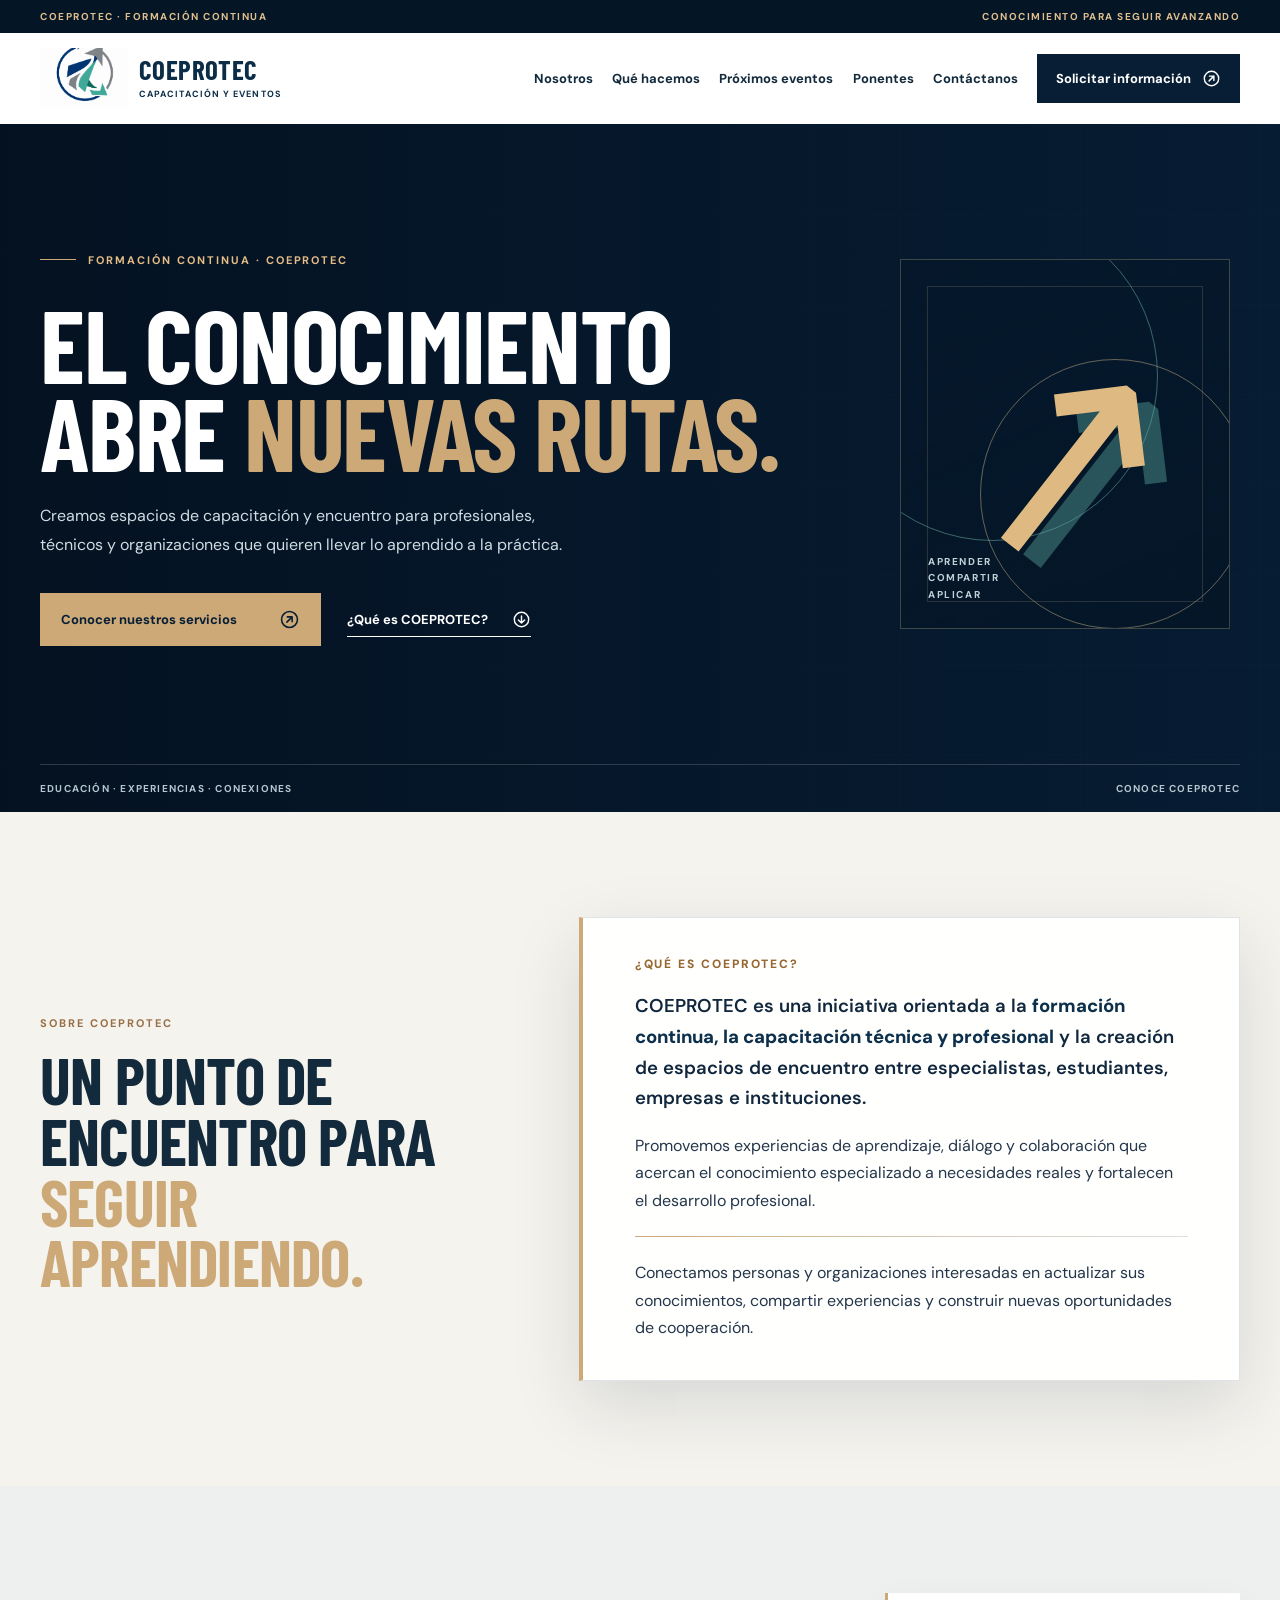
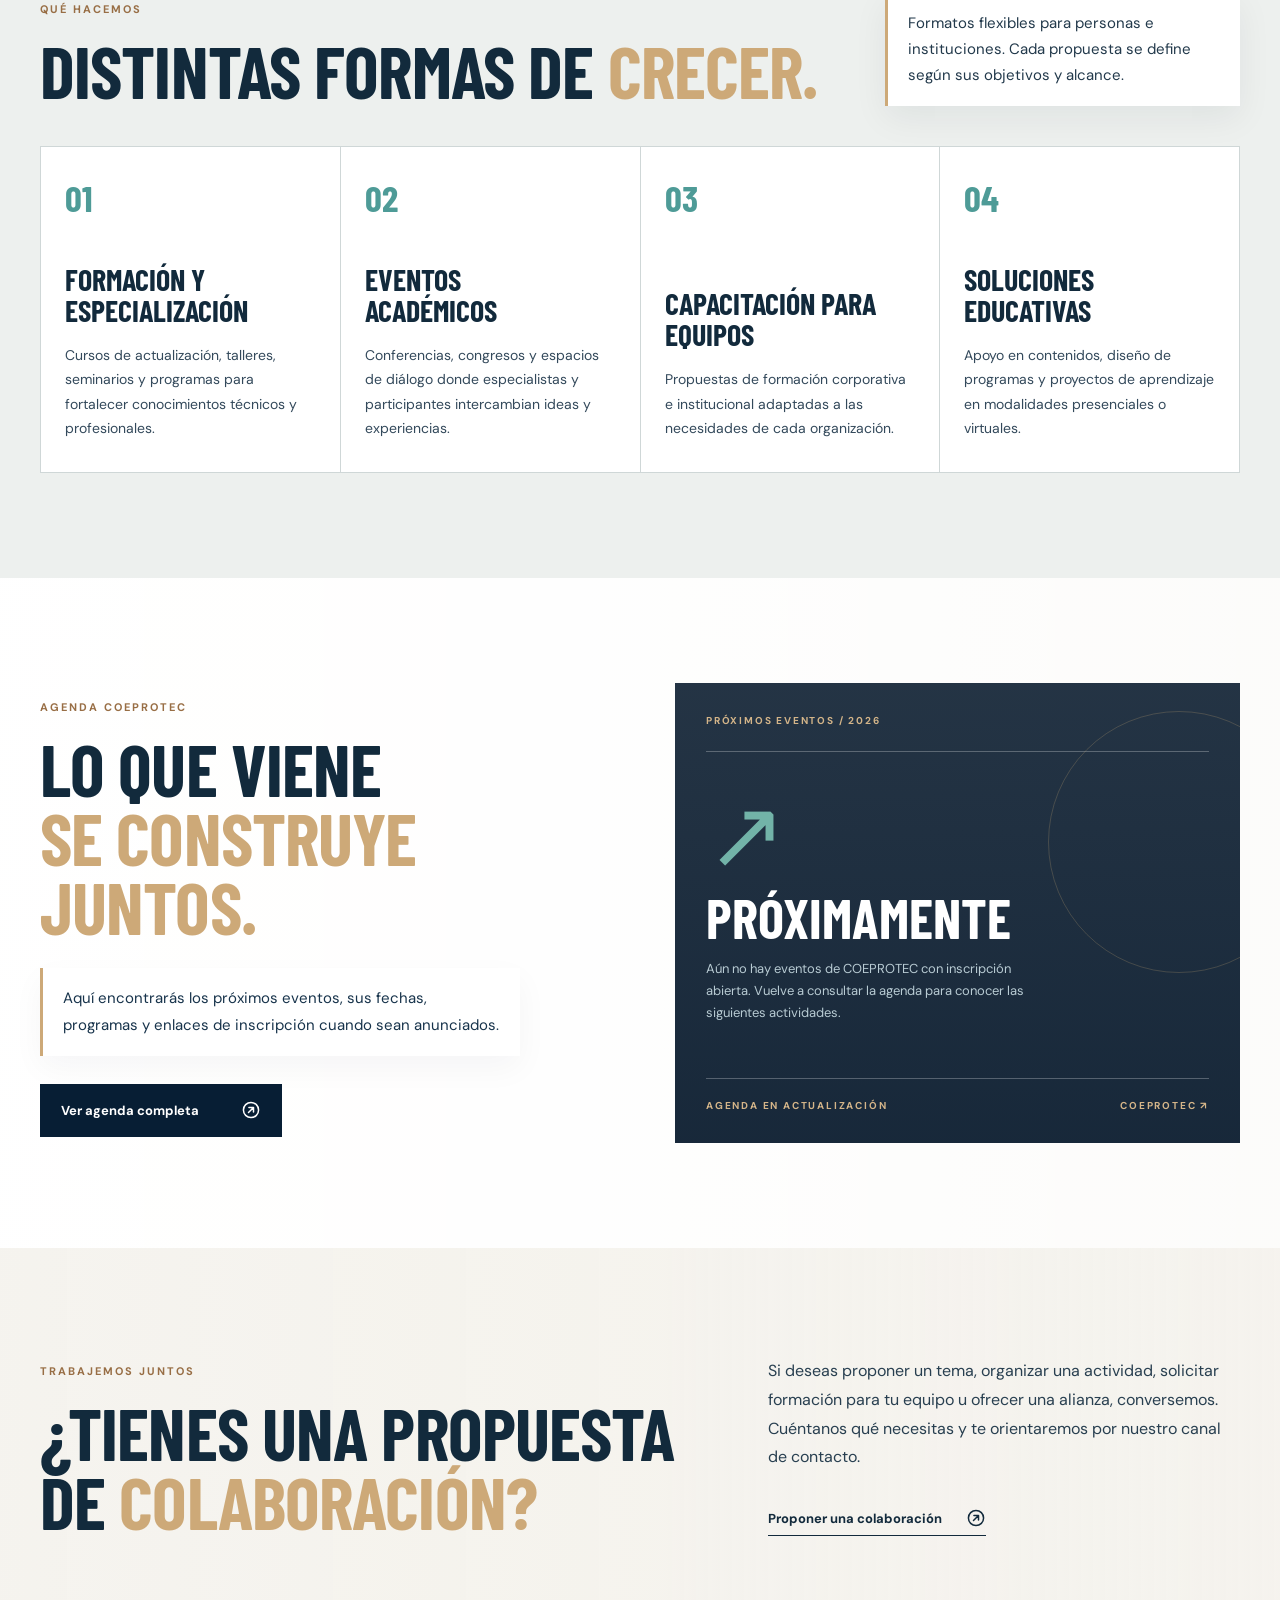
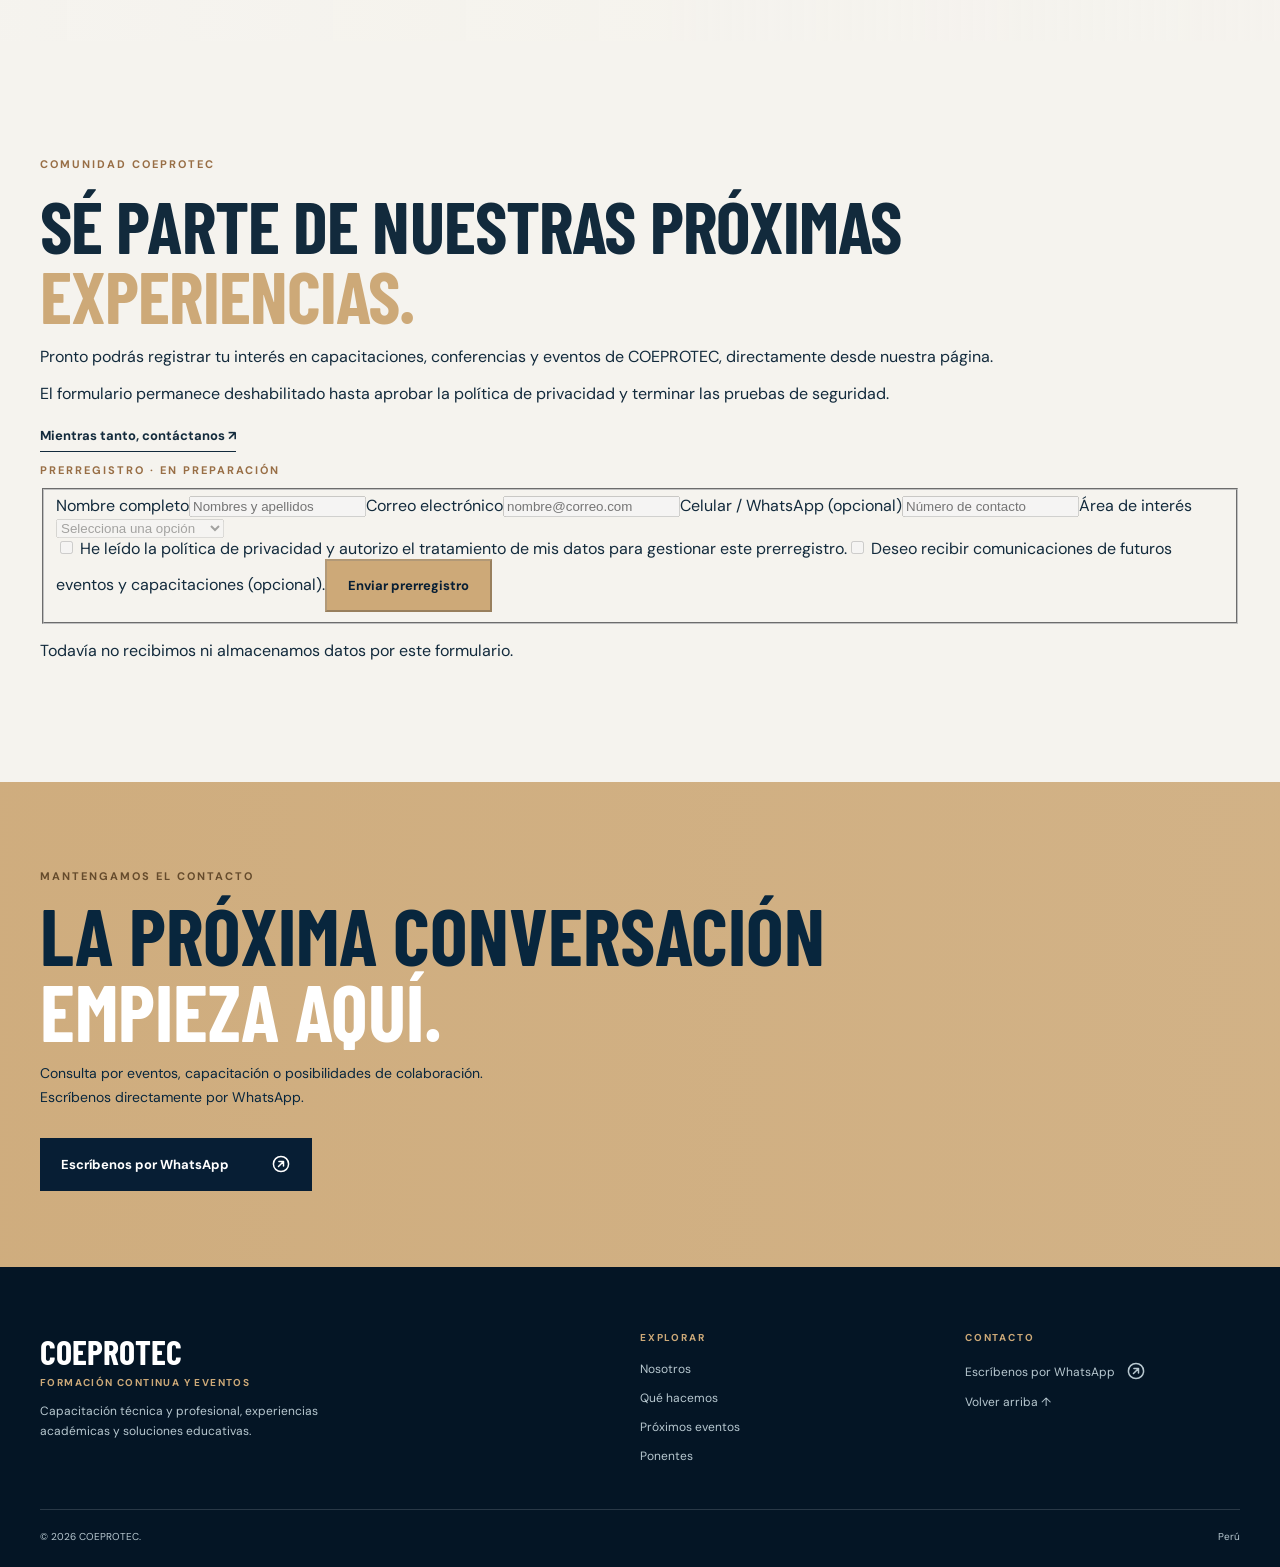
==== commit 27d417ec: "feat(prerregistro): formulario accesible deshabilitado hasta activar privacidad y seguridad" ====
--- a/index.html
+++ b/index.html
@@ -17,7 +17,7 @@
 <section class="section services-section" id="soluciones"><div class="container"><div class="section-head"><div><p class="section-index">QUÉ HACEMOS</p><h2 class="section-title">Distintas formas de <em>crecer.</em></h2></div><p class="section-support">Formatos flexibles para personas e instituciones. Cada propuesta se define según sus objetivos y alcance.</p></div><div class="service-grid"><article class="service-card"><span class="service-mark">01</span><h3>Formación y especialización</h3><p>Cursos de actualización, talleres, seminarios y programas para fortalecer conocimientos técnicos y profesionales.</p></article><article class="service-card"><span class="service-mark">02</span><h3>Eventos académicos</h3><p>Conferencias, congresos y espacios de diálogo donde especialistas y participantes intercambian ideas y experiencias.</p></article><article class="service-card"><span class="service-mark">03</span><h3>Capacitación para equipos</h3><p>Propuestas de formación corporativa e institucional adaptadas a las necesidades de cada organización.</p></article><article class="service-card"><span class="service-mark">04</span><h3>Soluciones educativas</h3><p>Apoyo en contenidos, diseño de programas y proyectos de aprendizaje en modalidades presenciales o virtuales.</p></article></div></div></section>
 <section class="section agenda-preview" id="agenda"><div class="container agenda-grid"><div><p class="section-index">AGENDA COEPROTEC</p><h2 class="section-title">Lo que viene<br><em>se construye juntos.</em></h2><p class="agenda-intro reading-summary">Aquí encontrarás los próximos eventos, sus fechas, programas y enlaces de inscripción cuando sean anunciados.</p><a class="button button-dark" href="inscripciones.html">Ver agenda completa <svg class="link-icon" viewBox="0 0 24 24" width="20" height="20" fill="none" stroke="currentColor" stroke-width="1.8" stroke-linecap="round" stroke-linejoin="round" aria-hidden="true" focusable="false"><circle cx="12" cy="12" r="9.1"/><path d="M9 15 15 9M9.5 9H15v5.5"/></svg></a></div><div class="agenda-panel"><span class="agenda-panel-label">PRÓXIMOS EVENTOS / 2026</span><div class="agenda-line"></div><div class="agenda-empty" id="agenda-home-content"><span class="agenda-empty-icon" aria-hidden="true">↗</span><h3>Próximamente</h3><p>Aún no hay eventos de COEPROTEC con inscripción abierta. Vuelve a consultar la agenda para conocer las siguientes actividades.</p></div><div class="agenda-panel-foot"><span>AGENDA EN ACTUALIZACIÓN</span><span>COEPROTEC ↗</span></div></div></div></section>
 <section class="section collaboration-section"><div class="container collaboration-grid"><div><p class="section-index">TRABAJEMOS JUNTOS</p><h2 class="section-title">¿Tienes una propuesta de <em>colaboración?</em></h2></div><div><p>Si deseas proponer un tema, organizar una actividad, solicitar formación para tu equipo u ofrecer una alianza, conversemos. Cuéntanos qué necesitas y te orientaremos por nuestro canal de contacto.</p><a class="text-link" href="https://wa.me/51971947284?text=Hola%2C%20quiero%20proponer%20una%20colaboraci%C3%B3n%20con%20COEPROTEC" target="_blank" rel="noopener noreferrer">Proponer una colaboración <svg class="link-icon" viewBox="0 0 24 24" width="20" height="20" fill="none" stroke="currentColor" stroke-width="1.8" stroke-linecap="round" stroke-linejoin="round" aria-hidden="true" focusable="false"><circle cx="12" cy="12" r="9.1"/><path d="M9 15 15 9M9.5 9H15v5.5"/></svg></a></div></div></section>
-<section class="section" id="prerregistro" aria-labelledby="preregistro-titulo"><div class="container"><p class="section-index">COMUNIDAD COEPROTEC</p><h2 class="section-title" id="preregistro-titulo">Prerregistro <em>próximamente.</em></h2><p>Estamos preparando un canal seguro para registrar tu interés en capacitaciones, conferencias y eventos. Se habilitará después de completar la protección de datos y las validaciones de seguridad.</p><a class="text-link" href="contacto.html">Mientras tanto, contáctanos ↗</a></div></section>
+<section class="section prereg-section" id="prerregistro" aria-labelledby="preregistro-titulo"><div class="container prereg-grid"><div class="prereg-copy"><p class="section-index">COMUNIDAD COEPROTEC</p><h2 class="section-title" id="preregistro-titulo">Sé parte de nuestras próximas <em>experiencias.</em></h2><p>Pronto podrás registrar tu interés en capacitaciones, conferencias y eventos de COEPROTEC, directamente desde nuestra página.</p><p>El formulario permanece deshabilitado hasta aprobar la política de privacidad y terminar las pruebas de seguridad.</p><a class="text-link" href="contacto.html">Mientras tanto, contáctanos ↗</a></div><div class="prereg-card"><p class="section-index">PRERREGISTRO · EN PREPARACIÓN</p><form id="preregistro-form" aria-describedby="preregistro-aviso"><fieldset disabled><div class="prereg-fields"><label>Nombre completo<input name="nombre" autocomplete="name" maxlength="100" required placeholder="Nombres y apellidos"></label><label>Correo electrónico<input name="correo" type="email" autocomplete="email" maxlength="254" required placeholder="nombre@correo.com"></label><label>Celular / WhatsApp (opcional)<input name="telefono" type="tel" autocomplete="tel" maxlength="20" placeholder="Número de contacto"></label><label>Área de interés<select name="interes" required><option value="">Selecciona una opción</option><option value="capacitacion">Capacitación profesional</option><option value="eventos">Conferencias y eventos</option><option value="institucional">Alianzas institucionales</option></select></label></div><label class="prereg-check"><input type="checkbox" name="consentimiento" required> He leído la política de privacidad y autorizo el tratamiento de mis datos para gestionar este prerregistro.</label><label class="prereg-check"><input type="checkbox" name="marketing"> Deseo recibir comunicaciones de futuros eventos y capacitaciones (opcional).</label><button type="submit" class="button button-gold">Enviar prerregistro</button></fieldset><p class="prereg-status" role="status" id="preregistro-aviso">Todavía no recibimos ni almacenamos datos por este formulario.</p></form></div></div></section>
 <section class="closing-section" id="contacto"><div class="container closing-grid"><div><p class="section-index">MANTENGAMOS EL CONTACTO</p><h2>La próxima conversación<br><em>empieza aquí.</em></h2><p>Consulta por eventos, capacitación o posibilidades de colaboración. Escríbenos directamente por WhatsApp.</p><a class="button button-dark" href="https://wa.me/51971947284?text=Hola%2C%20quisiera%20informaci%C3%B3n%20sobre%20COEPROTEC" target="_blank" rel="noopener noreferrer">Escríbenos por WhatsApp <svg class="link-icon" viewBox="0 0 24 24" width="20" height="20" fill="none" stroke="currentColor" stroke-width="1.8" stroke-linecap="round" stroke-linejoin="round" aria-hidden="true" focusable="false"><circle cx="12" cy="12" r="9.1"/><path d="M9 15 15 9M9.5 9H15v5.5"/></svg></a></div></div></section>
 </main><footer class="footer"><div class="container footer-grid"><div><span class="footer-brand">COEPROTEC<small>FORMACIÓN CONTINUA Y EVENTOS</small></span><p>Capacitación técnica y profesional, experiencias académicas y soluciones educativas.</p></div><div><span>EXPLORAR</span><a href="#nosotros">Nosotros</a><a href="#soluciones">Qué hacemos</a><a href="inscripciones.html">Próximos eventos</a><a href="ponentes.html">Ponentes</a></div><div><span>CONTACTO</span><a href="https://wa.me/51971947284" target="_blank" rel="noopener noreferrer">Escríbenos por WhatsApp <svg class="link-icon" viewBox="0 0 24 24" width="20" height="20" fill="none" stroke="currentColor" stroke-width="1.8" stroke-linecap="round" stroke-linejoin="round" aria-hidden="true" focusable="false"><circle cx="12" cy="12" r="9.1"/><path d="M9 15 15 9M9.5 9H15v5.5"/></svg></a><a href="#inicio">Volver arriba ↑</a></div></div><div class="container footer-bottom"><span>© 2026 COEPROTEC.</span><span>Perú</span></div></footer>
 </body></html>
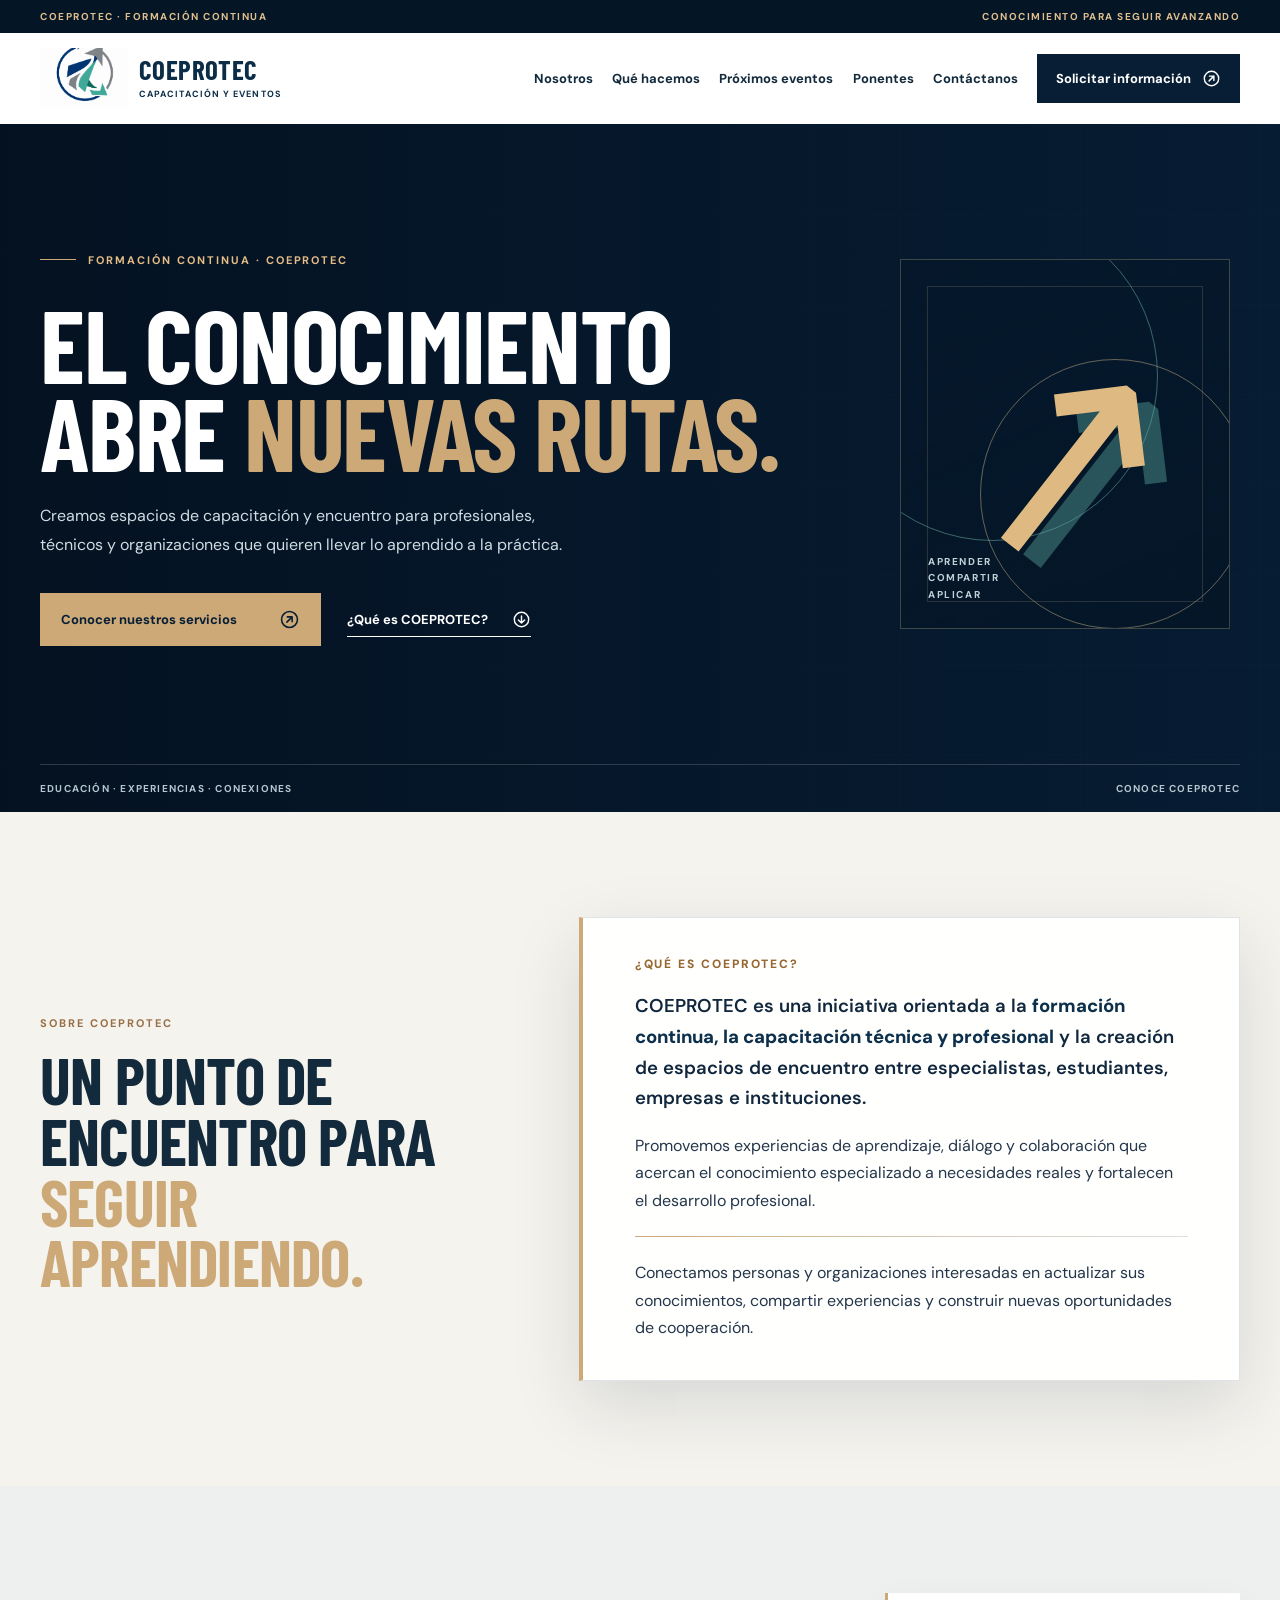
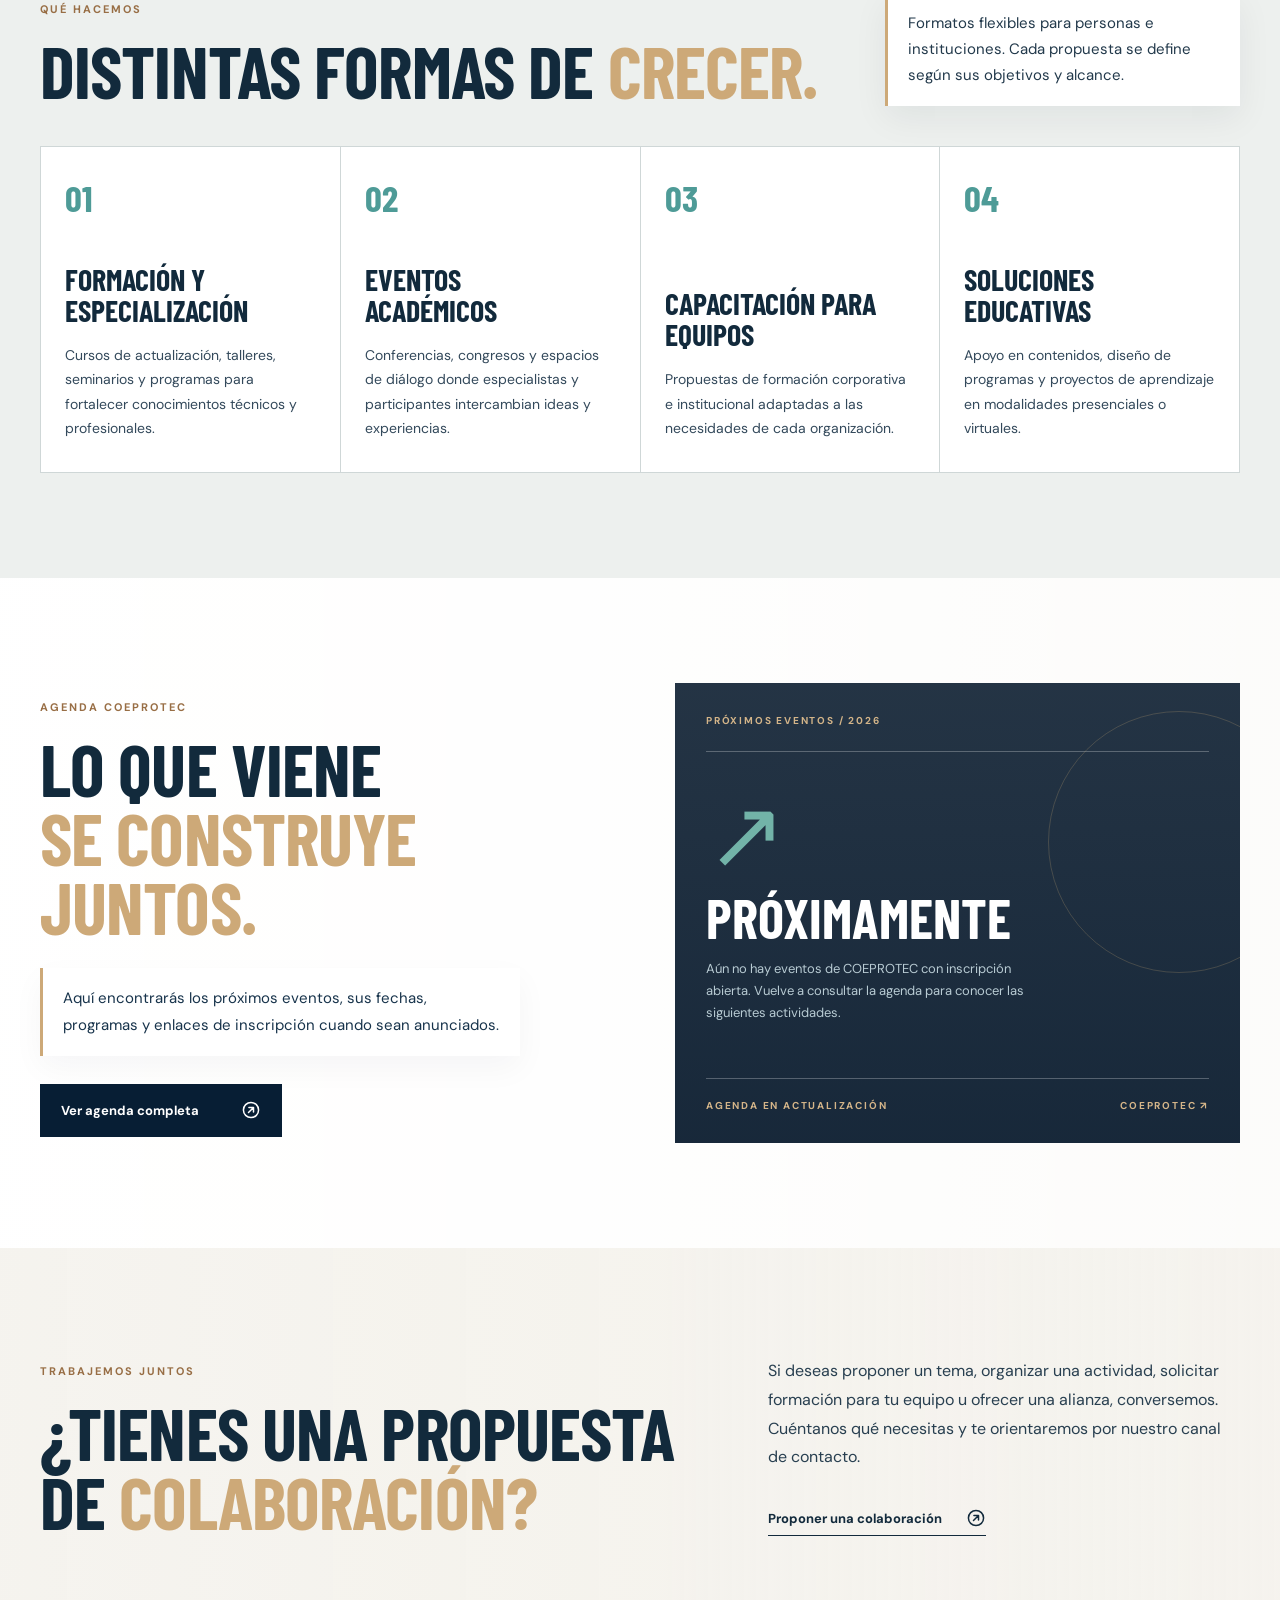
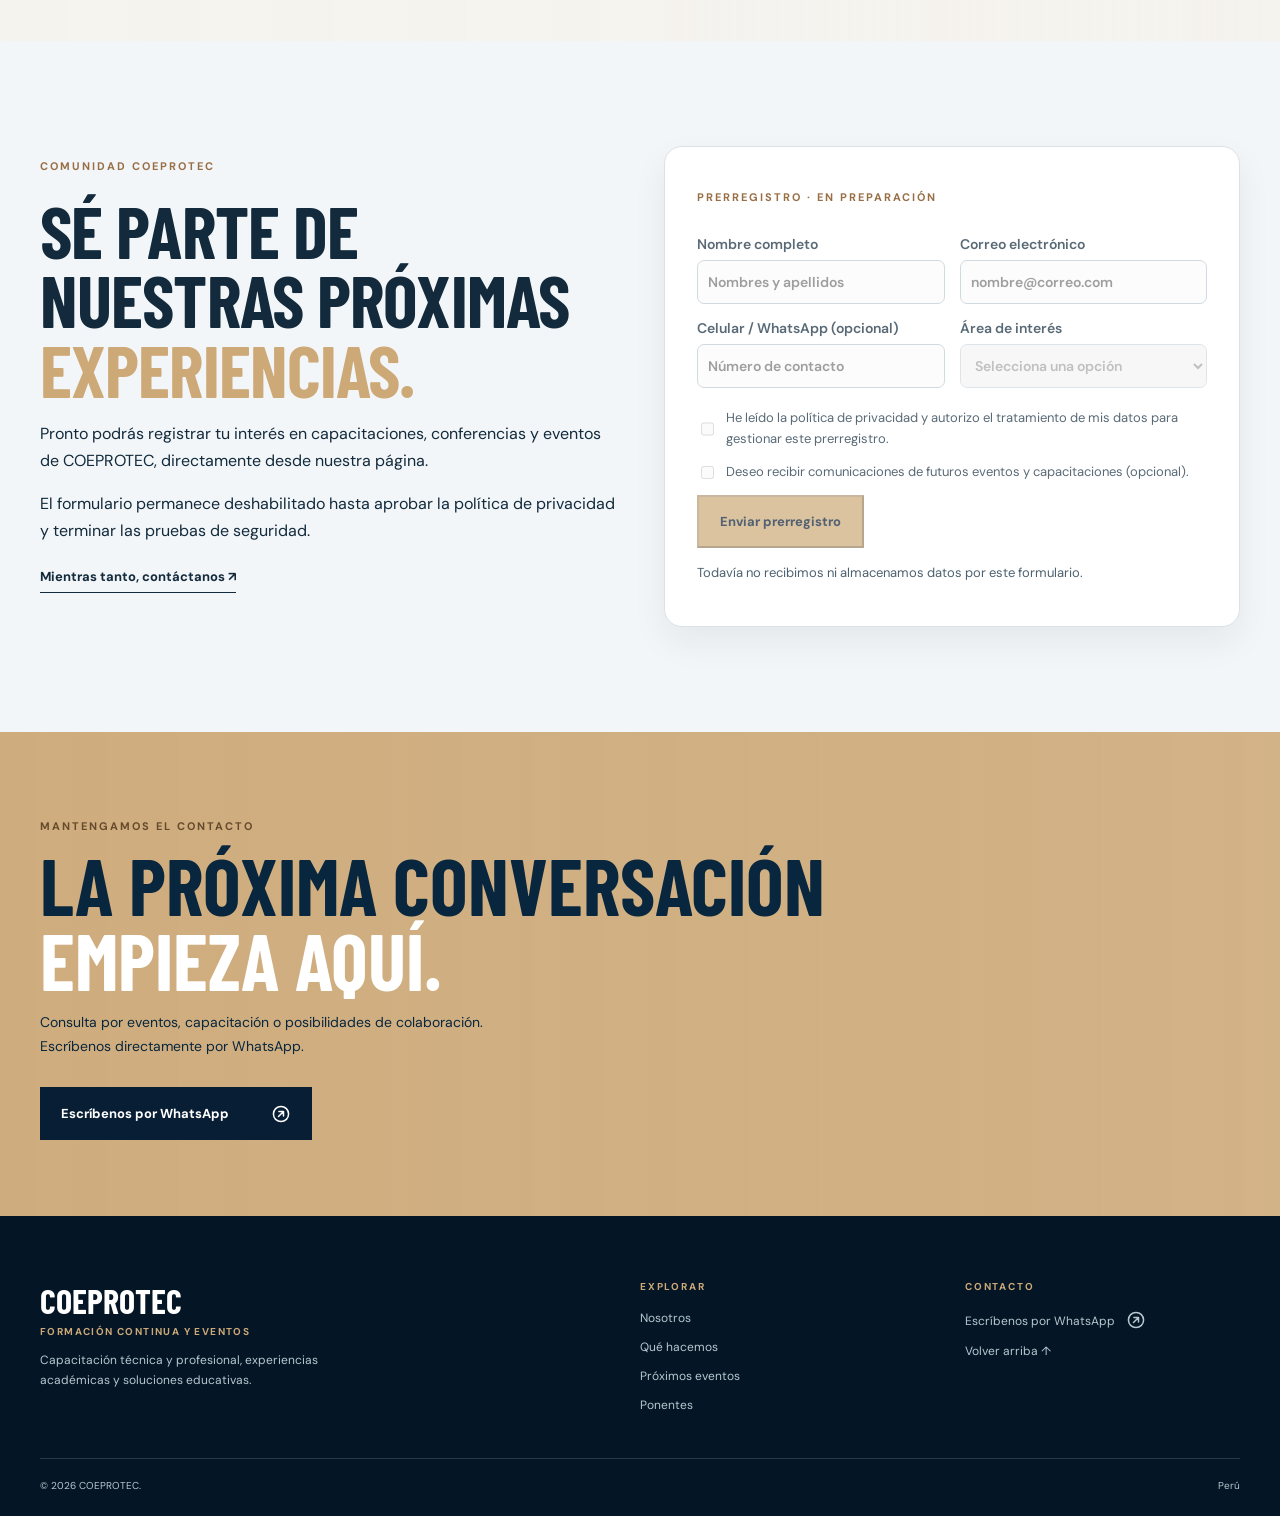
==== commit 3b4d8379: "feat(prerregistro): integrar site key pública Turnstile en formulario bloqueado" ====
--- a/index.html
+++ b/index.html
@@ -17,7 +17,8 @@
 <section class="section services-section" id="soluciones"><div class="container"><div class="section-head"><div><p class="section-index">QUÉ HACEMOS</p><h2 class="section-title">Distintas formas de <em>crecer.</em></h2></div><p class="section-support">Formatos flexibles para personas e instituciones. Cada propuesta se define según sus objetivos y alcance.</p></div><div class="service-grid"><article class="service-card"><span class="service-mark">01</span><h3>Formación y especialización</h3><p>Cursos de actualización, talleres, seminarios y programas para fortalecer conocimientos técnicos y profesionales.</p></article><article class="service-card"><span class="service-mark">02</span><h3>Eventos académicos</h3><p>Conferencias, congresos y espacios de diálogo donde especialistas y participantes intercambian ideas y experiencias.</p></article><article class="service-card"><span class="service-mark">03</span><h3>Capacitación para equipos</h3><p>Propuestas de formación corporativa e institucional adaptadas a las necesidades de cada organización.</p></article><article class="service-card"><span class="service-mark">04</span><h3>Soluciones educativas</h3><p>Apoyo en contenidos, diseño de programas y proyectos de aprendizaje en modalidades presenciales o virtuales.</p></article></div></div></section>
 <section class="section agenda-preview" id="agenda"><div class="container agenda-grid"><div><p class="section-index">AGENDA COEPROTEC</p><h2 class="section-title">Lo que viene<br><em>se construye juntos.</em></h2><p class="agenda-intro reading-summary">Aquí encontrarás los próximos eventos, sus fechas, programas y enlaces de inscripción cuando sean anunciados.</p><a class="button button-dark" href="inscripciones.html">Ver agenda completa <svg class="link-icon" viewBox="0 0 24 24" width="20" height="20" fill="none" stroke="currentColor" stroke-width="1.8" stroke-linecap="round" stroke-linejoin="round" aria-hidden="true" focusable="false"><circle cx="12" cy="12" r="9.1"/><path d="M9 15 15 9M9.5 9H15v5.5"/></svg></a></div><div class="agenda-panel"><span class="agenda-panel-label">PRÓXIMOS EVENTOS / 2026</span><div class="agenda-line"></div><div class="agenda-empty" id="agenda-home-content"><span class="agenda-empty-icon" aria-hidden="true">↗</span><h3>Próximamente</h3><p>Aún no hay eventos de COEPROTEC con inscripción abierta. Vuelve a consultar la agenda para conocer las siguientes actividades.</p></div><div class="agenda-panel-foot"><span>AGENDA EN ACTUALIZACIÓN</span><span>COEPROTEC ↗</span></div></div></div></section>
 <section class="section collaboration-section"><div class="container collaboration-grid"><div><p class="section-index">TRABAJEMOS JUNTOS</p><h2 class="section-title">¿Tienes una propuesta de <em>colaboración?</em></h2></div><div><p>Si deseas proponer un tema, organizar una actividad, solicitar formación para tu equipo u ofrecer una alianza, conversemos. Cuéntanos qué necesitas y te orientaremos por nuestro canal de contacto.</p><a class="text-link" href="https://wa.me/51971947284?text=Hola%2C%20quiero%20proponer%20una%20colaboraci%C3%B3n%20con%20COEPROTEC" target="_blank" rel="noopener noreferrer">Proponer una colaboración <svg class="link-icon" viewBox="0 0 24 24" width="20" height="20" fill="none" stroke="currentColor" stroke-width="1.8" stroke-linecap="round" stroke-linejoin="round" aria-hidden="true" focusable="false"><circle cx="12" cy="12" r="9.1"/><path d="M9 15 15 9M9.5 9H15v5.5"/></svg></a></div></div></section>
-<section class="section prereg-section" id="prerregistro" aria-labelledby="preregistro-titulo"><div class="container prereg-grid"><div class="prereg-copy"><p class="section-index">COMUNIDAD COEPROTEC</p><h2 class="section-title" id="preregistro-titulo">Sé parte de nuestras próximas <em>experiencias.</em></h2><p>Pronto podrás registrar tu interés en capacitaciones, conferencias y eventos de COEPROTEC, directamente desde nuestra página.</p><p>El formulario permanece deshabilitado hasta aprobar la política de privacidad y terminar las pruebas de seguridad.</p><a class="text-link" href="contacto.html">Mientras tanto, contáctanos ↗</a></div><div class="prereg-card"><p class="section-index">PRERREGISTRO · EN PREPARACIÓN</p><form id="preregistro-form" aria-describedby="preregistro-aviso"><fieldset disabled><div class="prereg-fields"><label>Nombre completo<input name="nombre" autocomplete="name" maxlength="100" required placeholder="Nombres y apellidos"></label><label>Correo electrónico<input name="correo" type="email" autocomplete="email" maxlength="254" required placeholder="nombre@correo.com"></label><label>Celular / WhatsApp (opcional)<input name="telefono" type="tel" autocomplete="tel" maxlength="20" placeholder="Número de contacto"></label><label>Área de interés<select name="interes" required><option value="">Selecciona una opción</option><option value="capacitacion">Capacitación profesional</option><option value="eventos">Conferencias y eventos</option><option value="institucional">Alianzas institucionales</option></select></label></div><label class="prereg-check"><input type="checkbox" name="consentimiento" required> He leído la política de privacidad y autorizo el tratamiento de mis datos para gestionar este prerregistro.</label><label class="prereg-check"><input type="checkbox" name="marketing"> Deseo recibir comunicaciones de futuros eventos y capacitaciones (opcional).</label><button type="submit" class="button button-gold">Enviar prerregistro</button></fieldset><p class="prereg-status" role="status" id="preregistro-aviso">Todavía no recibimos ni almacenamos datos por este formulario.</p></form></div></div></section>
+<section class="section prereg-section" id="prerregistro" aria-labelledby="preregistro-titulo"><div class="container prereg-grid"><div class="prereg-copy"><p class="section-index">COMUNIDAD COEPROTEC</p><h2 class="section-title" id="preregistro-titulo">Sé parte de nuestras próximas <em>experiencias.</em></h2><p>Pronto podrás registrar tu interés en capacitaciones, conferencias y eventos de COEPROTEC, directamente desde nuestra página.</p><p>El formulario permanece deshabilitado hasta aprobar la política de privacidad y terminar las pruebas de seguridad.</p><a class="text-link" href="contacto.html">Mientras tanto, contáctanos ↗</a></div><div class="prereg-card"><p class="section-index">PRERREGISTRO · EN PREPARACIÓN</p><form id="preregistro-form" aria-describedby="preregistro-aviso"><fieldset disabled><div class="prereg-fields"><label>Nombre completo<input name="nombre" autocomplete="name" maxlength="100" required placeholder="Nombres y apellidos"></label><label>Correo electrónico<input name="correo" type="email" autocomplete="email" maxlength="254" required placeholder="nombre@correo.com"></label><label>Celular / WhatsApp (opcional)<input name="telefono" type="tel" autocomplete="tel" maxlength="20" placeholder="Número de contacto"></label><label>Área de interés<select name="interes" required><option value="">Selecciona una opción</option><option value="capacitacion">Capacitación profesional</option><option value="eventos">Conferencias y eventos</option><option value="institucional">Alianzas institucionales</option></select></label></div><label class="prereg-check"><input type="checkbox" name="consentimiento" required> He leído la política de privacidad y autorizo el tratamiento de mis datos para gestionar este prerregistro.</label><label class="prereg-check"><input type="checkbox" name="marketing"> Deseo recibir comunicaciones de futuros eventos y capacitaciones (opcional).</label><div class="cf-turnstile" data-sitekey="0x4AAAAAAFosw0pVZwuRwYFH" data-theme="auto" aria-label="Verificación de seguridad"></div><button type="submit" class="button button-gold">Enviar prerregistro</button></fieldset><p class="prereg-status" role="status" id="preregistro-aviso">Todavía no recibimos ni almacenamos datos por este formulario.</p></form></div></div></section>
 <section class="closing-section" id="contacto"><div class="container closing-grid"><div><p class="section-index">MANTENGAMOS EL CONTACTO</p><h2>La próxima conversación<br><em>empieza aquí.</em></h2><p>Consulta por eventos, capacitación o posibilidades de colaboración. Escríbenos directamente por WhatsApp.</p><a class="button button-dark" href="https://wa.me/51971947284?text=Hola%2C%20quisiera%20informaci%C3%B3n%20sobre%20COEPROTEC" target="_blank" rel="noopener noreferrer">Escríbenos por WhatsApp <svg class="link-icon" viewBox="0 0 24 24" width="20" height="20" fill="none" stroke="currentColor" stroke-width="1.8" stroke-linecap="round" stroke-linejoin="round" aria-hidden="true" focusable="false"><circle cx="12" cy="12" r="9.1"/><path d="M9 15 15 9M9.5 9H15v5.5"/></svg></a></div></div></section>
 </main><footer class="footer"><div class="container footer-grid"><div><span class="footer-brand">COEPROTEC<small>FORMACIÓN CONTINUA Y EVENTOS</small></span><p>Capacitación técnica y profesional, experiencias académicas y soluciones educativas.</p></div><div><span>EXPLORAR</span><a href="#nosotros">Nosotros</a><a href="#soluciones">Qué hacemos</a><a href="inscripciones.html">Próximos eventos</a><a href="ponentes.html">Ponentes</a></div><div><span>CONTACTO</span><a href="https://wa.me/51971947284" target="_blank" rel="noopener noreferrer">Escríbenos por WhatsApp <svg class="link-icon" viewBox="0 0 24 24" width="20" height="20" fill="none" stroke="currentColor" stroke-width="1.8" stroke-linecap="round" stroke-linejoin="round" aria-hidden="true" focusable="false"><circle cx="12" cy="12" r="9.1"/><path d="M9 15 15 9M9.5 9H15v5.5"/></svg></a><a href="#inicio">Volver arriba ↑</a></div></div><div class="container footer-bottom"><span>© 2026 COEPROTEC.</span><span>Perú</span></div></footer>
+<script src="https://challenges.cloudflare.com/turnstile/v0/api.js" async defer></script><script src="js/prerregistro.js?v=20261027" defer></script>
 </body></html>
--- a/css/event.css
+++ b/css/event.css
@@ -223,3 +223,6 @@
 .brand .brand-symbol img{position:absolute;display:block;max-width:none;width:99px;height:99px;left:-5px;top:-10px;object-fit:cover;object-position:center top;clip-path:none}
 @media(max-width:1050px){.brand-symbol{width:76px;height:53px;flex-basis:76px}.brand .brand-symbol img{width:87px;height:87px;left:-5px;top:-9px}}
 @media(max-width:760px){.brand-symbol{width:70px;height:49px;flex-basis:70px}.brand .brand-symbol img{width:80px;height:80px;left:-5px;top:-8px}}
+
+/* Prerregistro COEPROTEC */
+.prereg-section{background:#f3f6f8}.prereg-grid{display:grid;grid-template-columns:1fr 1fr;gap:48px;align-items:start}.prereg-copy p{line-height:1.7}.prereg-card{padding:32px;background:white;border:1px solid #dae2e8;border-radius:18px;box-shadow:0 15px 35px #071e3410}.prereg-fields{display:grid;grid-template-columns:1fr 1fr;gap:15px;margin:20px 0}.prereg-fields label{display:grid;gap:7px;font-size:14px;font-weight:600}.prereg-fields input,.prereg-fields select{width:100%;min-width:0;min-height:44px;padding:10px;border:1px solid #bdcbd4;border-radius:7px;font:inherit}.prereg-check{display:flex;gap:9px;margin:12px 0;font-size:13px;line-height:1.6}.prereg-card fieldset{border:0;padding:0;margin:0;min-width:0}.prereg-card fieldset:disabled{opacity:.7}.prereg-status{font-size:13px;color:#4d6170;margin-top:16px}@media(max-width:850px){.prereg-grid{grid-template-columns:1fr}}@media(max-width:520px){.prereg-fields{grid-template-columns:1fr}.prereg-card{padding:20px}}
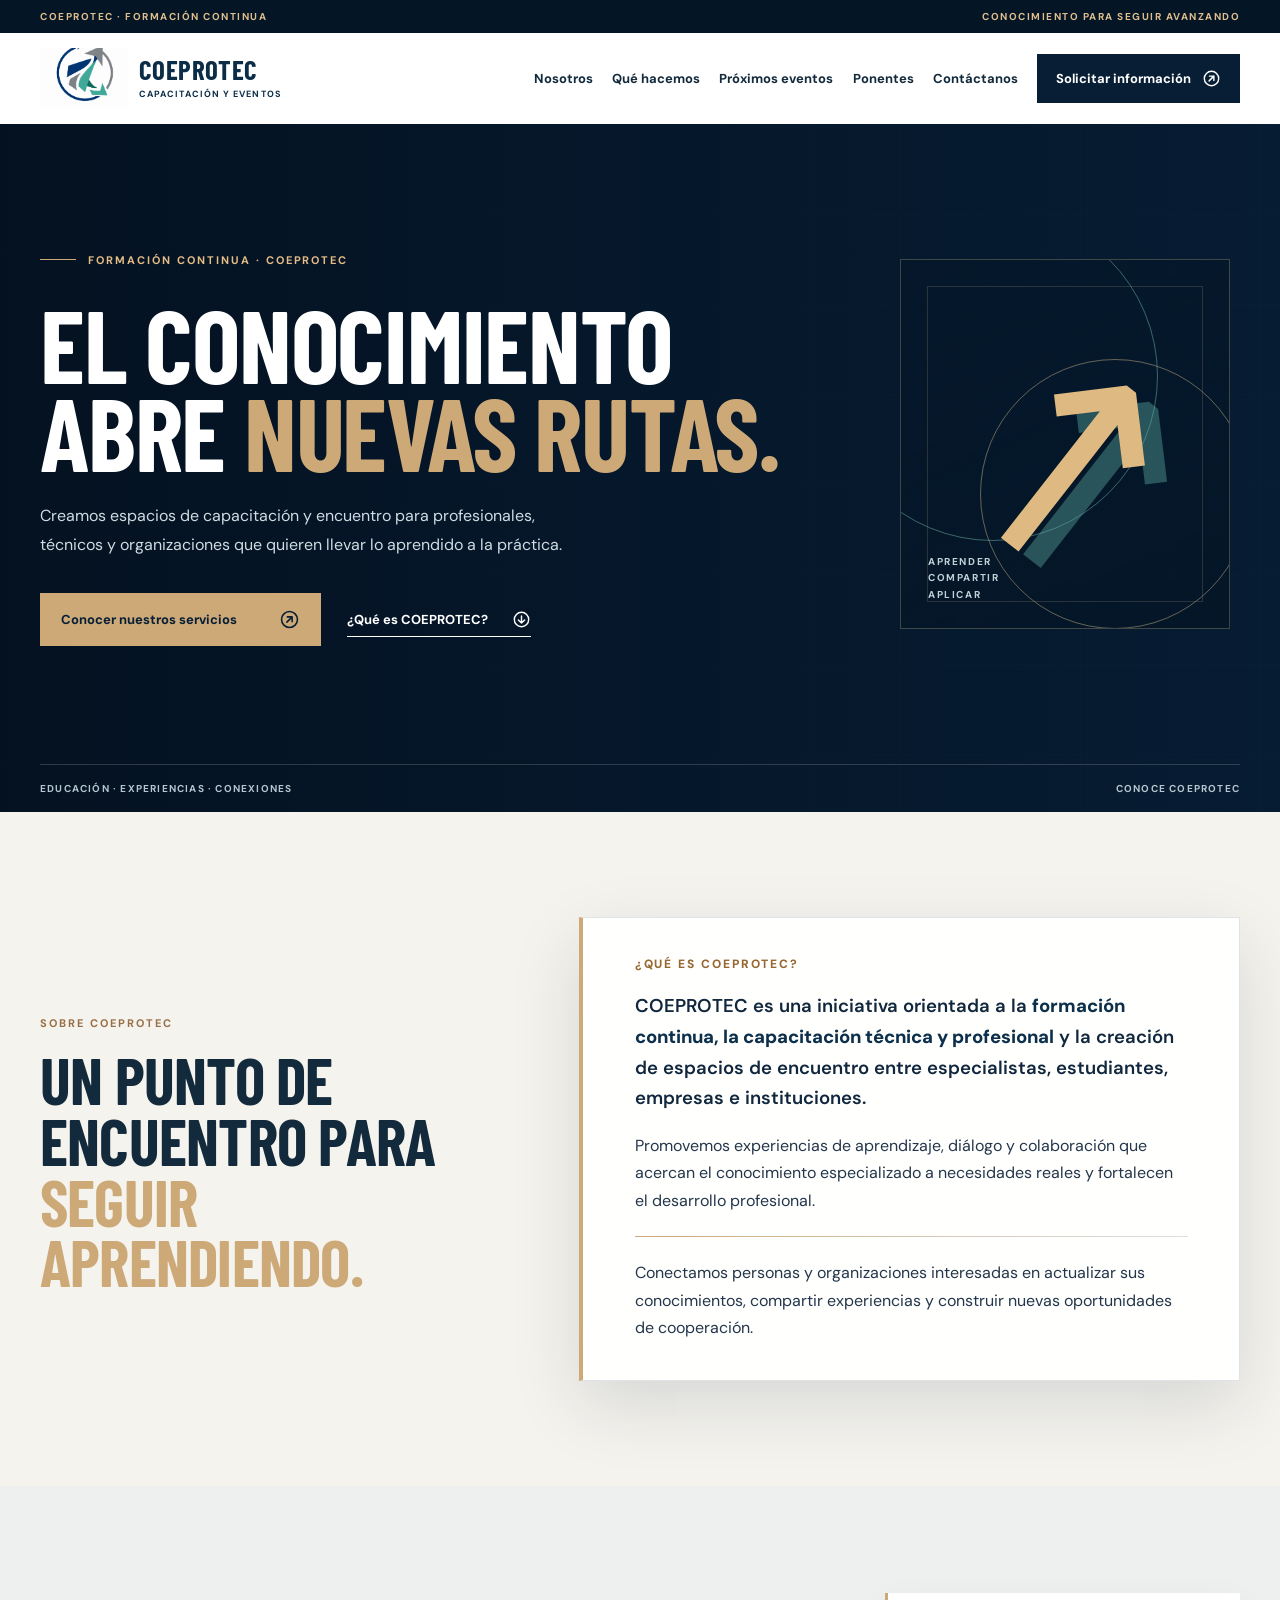
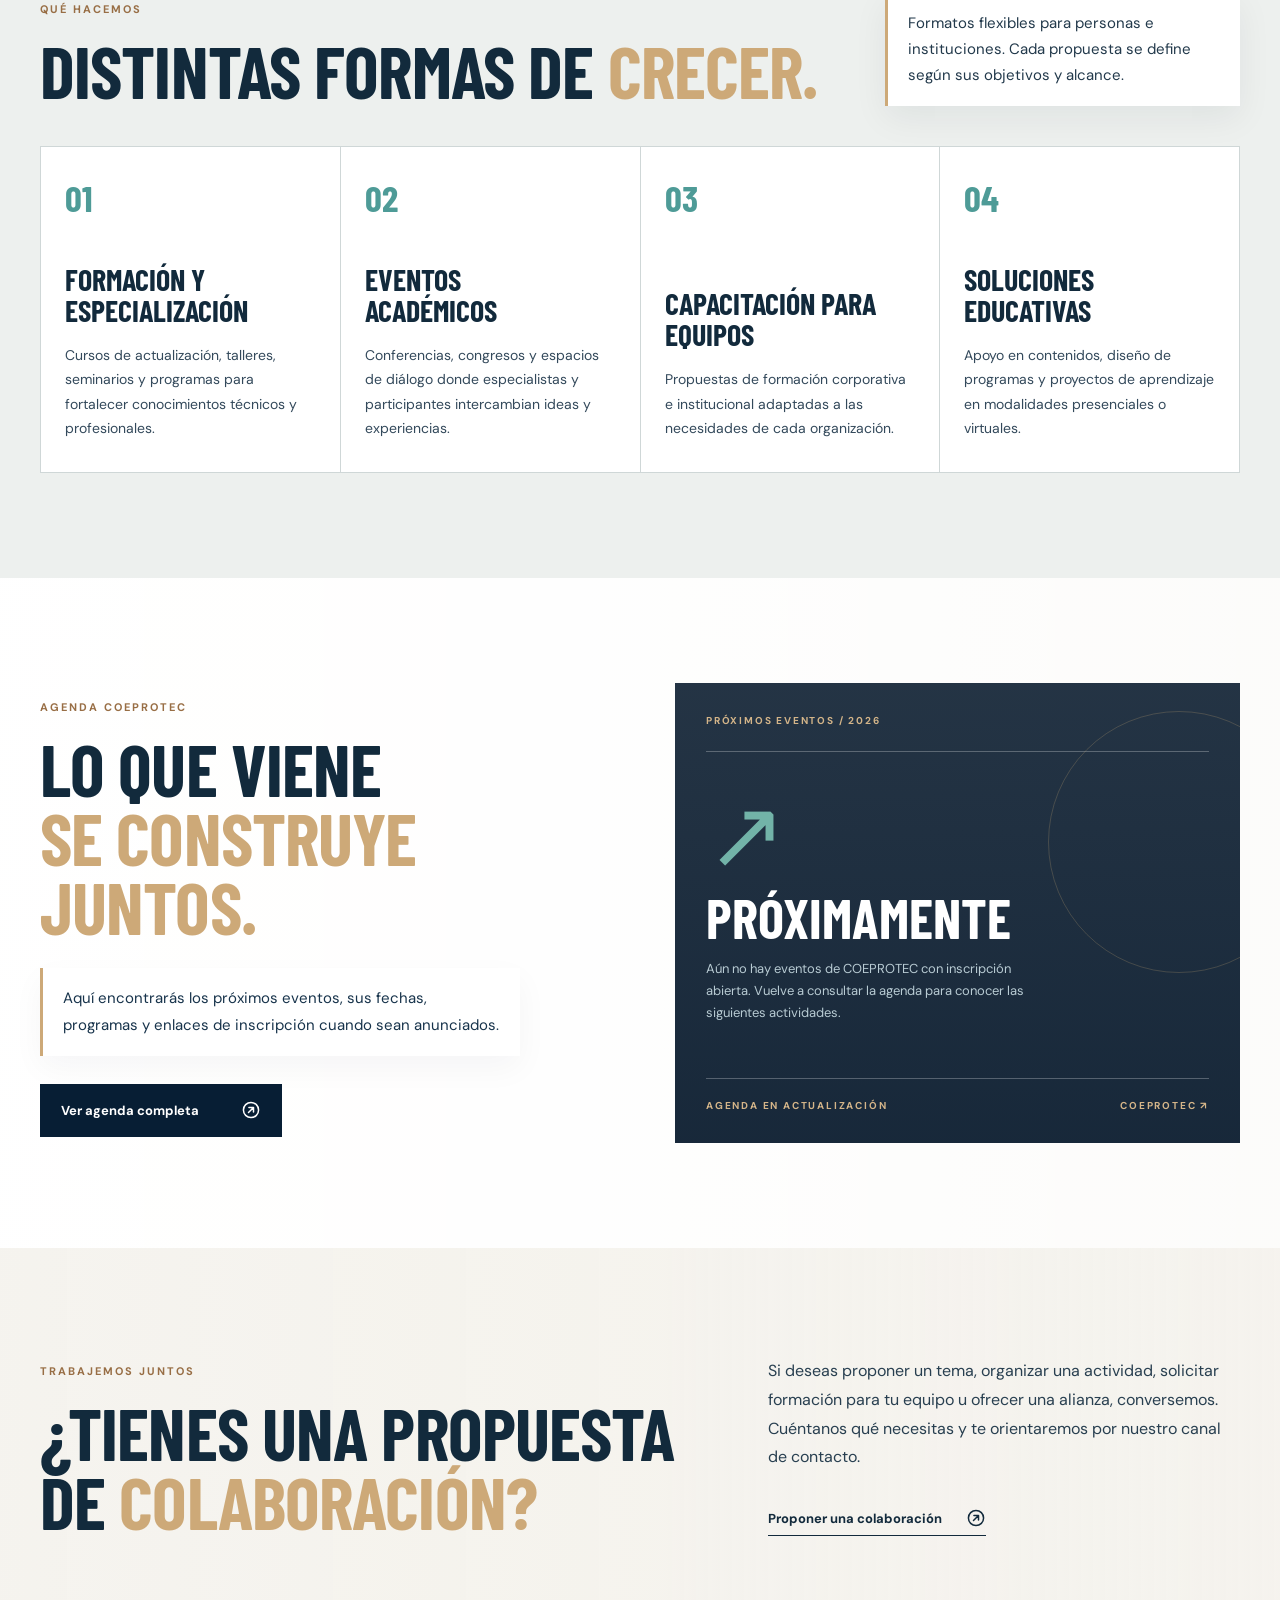
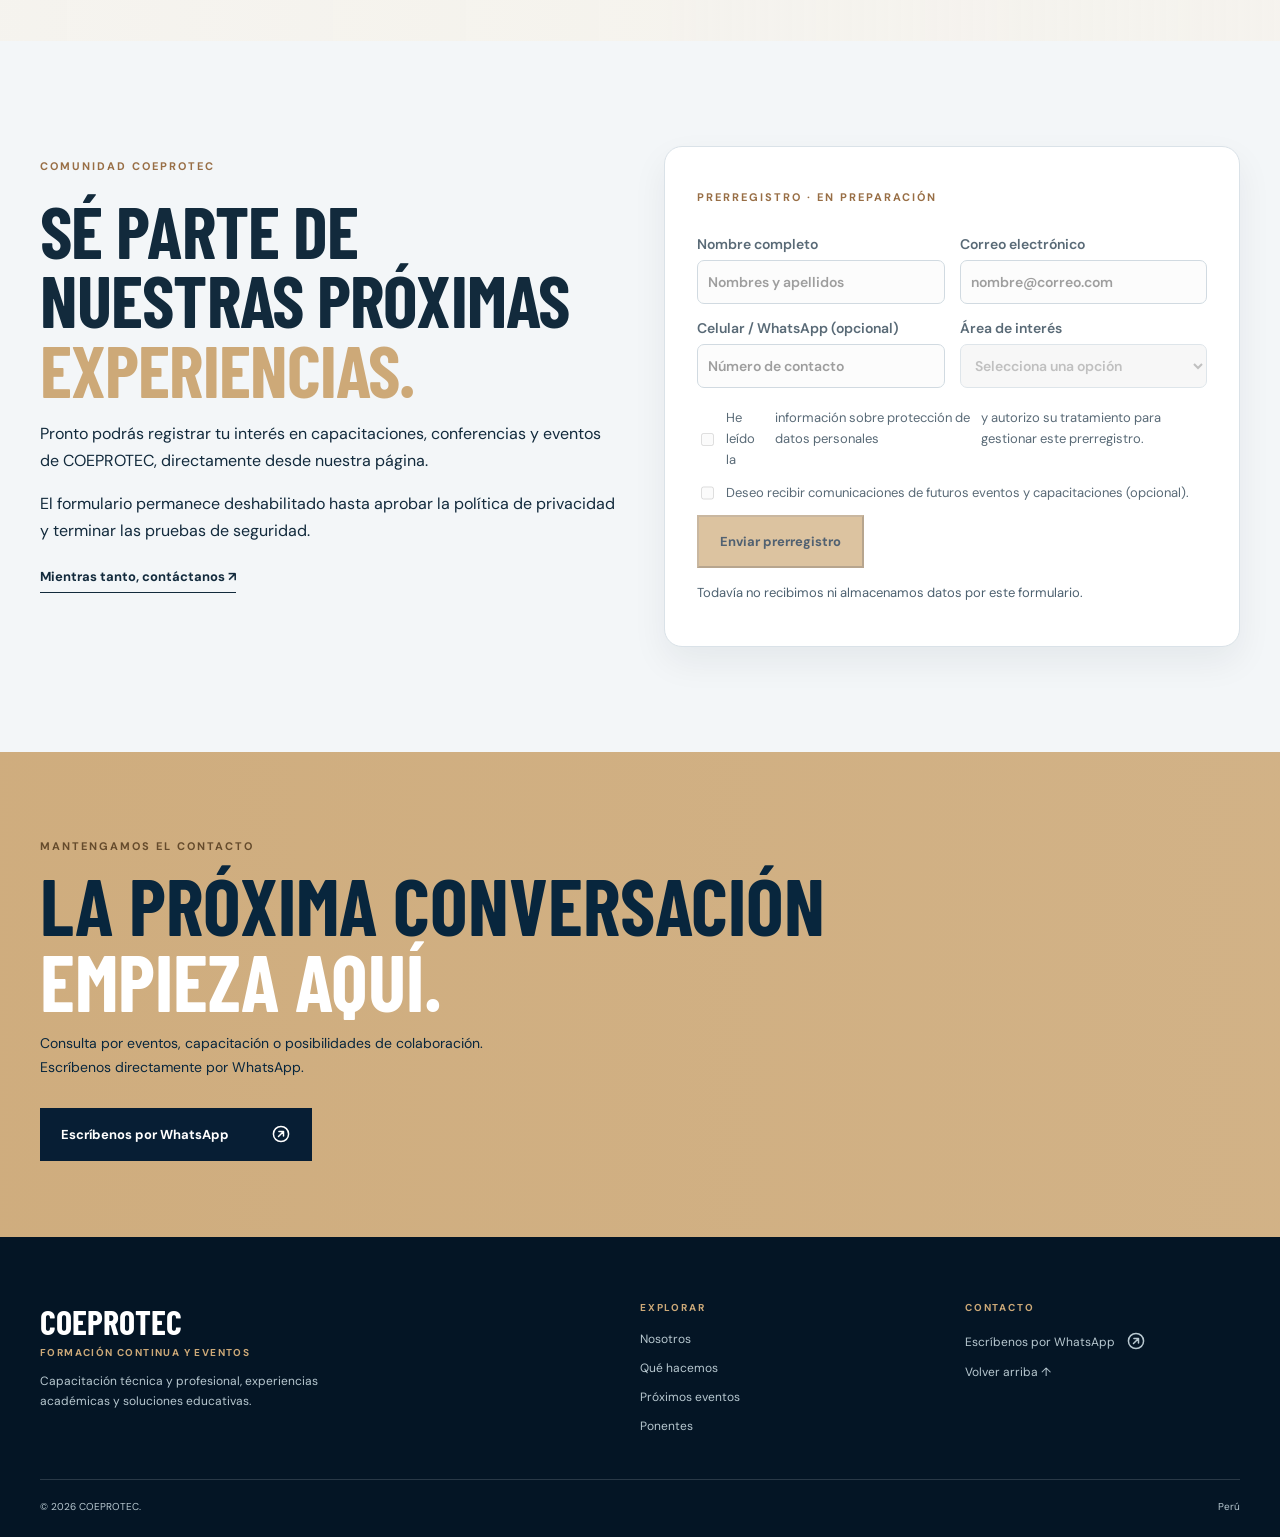
==== commit 11d8e999: "legal(prerregistro): enlazar información de privacidad bajo responsabilidad de P & M SAC" ====
--- a/index.html
+++ b/index.html
@@ -17,7 +17,7 @@
 <section class="section services-section" id="soluciones"><div class="container"><div class="section-head"><div><p class="section-index">QUÉ HACEMOS</p><h2 class="section-title">Distintas formas de <em>crecer.</em></h2></div><p class="section-support">Formatos flexibles para personas e instituciones. Cada propuesta se define según sus objetivos y alcance.</p></div><div class="service-grid"><article class="service-card"><span class="service-mark">01</span><h3>Formación y especialización</h3><p>Cursos de actualización, talleres, seminarios y programas para fortalecer conocimientos técnicos y profesionales.</p></article><article class="service-card"><span class="service-mark">02</span><h3>Eventos académicos</h3><p>Conferencias, congresos y espacios de diálogo donde especialistas y participantes intercambian ideas y experiencias.</p></article><article class="service-card"><span class="service-mark">03</span><h3>Capacitación para equipos</h3><p>Propuestas de formación corporativa e institucional adaptadas a las necesidades de cada organización.</p></article><article class="service-card"><span class="service-mark">04</span><h3>Soluciones educativas</h3><p>Apoyo en contenidos, diseño de programas y proyectos de aprendizaje en modalidades presenciales o virtuales.</p></article></div></div></section>
 <section class="section agenda-preview" id="agenda"><div class="container agenda-grid"><div><p class="section-index">AGENDA COEPROTEC</p><h2 class="section-title">Lo que viene<br><em>se construye juntos.</em></h2><p class="agenda-intro reading-summary">Aquí encontrarás los próximos eventos, sus fechas, programas y enlaces de inscripción cuando sean anunciados.</p><a class="button button-dark" href="inscripciones.html">Ver agenda completa <svg class="link-icon" viewBox="0 0 24 24" width="20" height="20" fill="none" stroke="currentColor" stroke-width="1.8" stroke-linecap="round" stroke-linejoin="round" aria-hidden="true" focusable="false"><circle cx="12" cy="12" r="9.1"/><path d="M9 15 15 9M9.5 9H15v5.5"/></svg></a></div><div class="agenda-panel"><span class="agenda-panel-label">PRÓXIMOS EVENTOS / 2026</span><div class="agenda-line"></div><div class="agenda-empty" id="agenda-home-content"><span class="agenda-empty-icon" aria-hidden="true">↗</span><h3>Próximamente</h3><p>Aún no hay eventos de COEPROTEC con inscripción abierta. Vuelve a consultar la agenda para conocer las siguientes actividades.</p></div><div class="agenda-panel-foot"><span>AGENDA EN ACTUALIZACIÓN</span><span>COEPROTEC ↗</span></div></div></div></section>
 <section class="section collaboration-section"><div class="container collaboration-grid"><div><p class="section-index">TRABAJEMOS JUNTOS</p><h2 class="section-title">¿Tienes una propuesta de <em>colaboración?</em></h2></div><div><p>Si deseas proponer un tema, organizar una actividad, solicitar formación para tu equipo u ofrecer una alianza, conversemos. Cuéntanos qué necesitas y te orientaremos por nuestro canal de contacto.</p><a class="text-link" href="https://wa.me/51971947284?text=Hola%2C%20quiero%20proponer%20una%20colaboraci%C3%B3n%20con%20COEPROTEC" target="_blank" rel="noopener noreferrer">Proponer una colaboración <svg class="link-icon" viewBox="0 0 24 24" width="20" height="20" fill="none" stroke="currentColor" stroke-width="1.8" stroke-linecap="round" stroke-linejoin="round" aria-hidden="true" focusable="false"><circle cx="12" cy="12" r="9.1"/><path d="M9 15 15 9M9.5 9H15v5.5"/></svg></a></div></div></section>
-<section class="section prereg-section" id="prerregistro" aria-labelledby="preregistro-titulo"><div class="container prereg-grid"><div class="prereg-copy"><p class="section-index">COMUNIDAD COEPROTEC</p><h2 class="section-title" id="preregistro-titulo">Sé parte de nuestras próximas <em>experiencias.</em></h2><p>Pronto podrás registrar tu interés en capacitaciones, conferencias y eventos de COEPROTEC, directamente desde nuestra página.</p><p>El formulario permanece deshabilitado hasta aprobar la política de privacidad y terminar las pruebas de seguridad.</p><a class="text-link" href="contacto.html">Mientras tanto, contáctanos ↗</a></div><div class="prereg-card"><p class="section-index">PRERREGISTRO · EN PREPARACIÓN</p><form id="preregistro-form" aria-describedby="preregistro-aviso"><fieldset disabled><div class="prereg-fields"><label>Nombre completo<input name="nombre" autocomplete="name" maxlength="100" required placeholder="Nombres y apellidos"></label><label>Correo electrónico<input name="correo" type="email" autocomplete="email" maxlength="254" required placeholder="nombre@correo.com"></label><label>Celular / WhatsApp (opcional)<input name="telefono" type="tel" autocomplete="tel" maxlength="20" placeholder="Número de contacto"></label><label>Área de interés<select name="interes" required><option value="">Selecciona una opción</option><option value="capacitacion">Capacitación profesional</option><option value="eventos">Conferencias y eventos</option><option value="institucional">Alianzas institucionales</option></select></label></div><label class="prereg-check"><input type="checkbox" name="consentimiento" required> He leído la política de privacidad y autorizo el tratamiento de mis datos para gestionar este prerregistro.</label><label class="prereg-check"><input type="checkbox" name="marketing"> Deseo recibir comunicaciones de futuros eventos y capacitaciones (opcional).</label><div class="cf-turnstile" data-sitekey="0x4AAAAAAFosw0pVZwuRwYFH" data-theme="auto" aria-label="Verificación de seguridad"></div><button type="submit" class="button button-gold">Enviar prerregistro</button></fieldset><p class="prereg-status" role="status" id="preregistro-aviso">Todavía no recibimos ni almacenamos datos por este formulario.</p></form></div></div></section>
+<section class="section prereg-section" id="prerregistro" aria-labelledby="preregistro-titulo"><div class="container prereg-grid"><div class="prereg-copy"><p class="section-index">COMUNIDAD COEPROTEC</p><h2 class="section-title" id="preregistro-titulo">Sé parte de nuestras próximas <em>experiencias.</em></h2><p>Pronto podrás registrar tu interés en capacitaciones, conferencias y eventos de COEPROTEC, directamente desde nuestra página.</p><p>El formulario permanece deshabilitado hasta aprobar la política de privacidad y terminar las pruebas de seguridad.</p><a class="text-link" href="contacto.html">Mientras tanto, contáctanos ↗</a></div><div class="prereg-card"><p class="section-index">PRERREGISTRO · EN PREPARACIÓN</p><form id="preregistro-form" aria-describedby="preregistro-aviso"><fieldset disabled><div class="prereg-fields"><label>Nombre completo<input name="nombre" autocomplete="name" maxlength="100" required placeholder="Nombres y apellidos"></label><label>Correo electrónico<input name="correo" type="email" autocomplete="email" maxlength="254" required placeholder="nombre@correo.com"></label><label>Celular / WhatsApp (opcional)<input name="telefono" type="tel" autocomplete="tel" maxlength="20" placeholder="Número de contacto"></label><label>Área de interés<select name="interes" required><option value="">Selecciona una opción</option><option value="capacitacion">Capacitación profesional</option><option value="eventos">Conferencias y eventos</option><option value="institucional">Alianzas institucionales</option></select></label></div><label class="prereg-check"><input type="checkbox" name="consentimiento" required> He leído la <a href="privacidad.html" target="_blank" rel="noopener noreferrer">información sobre protección de datos personales</a> y autorizo su tratamiento para gestionar este prerregistro.</label><label class="prereg-check"><input type="checkbox" name="marketing"> Deseo recibir comunicaciones de futuros eventos y capacitaciones (opcional).</label><div class="cf-turnstile" data-sitekey="0x4AAAAAAFosw0pVZwuRwYFH" data-theme="auto" aria-label="Verificación de seguridad"></div><button type="submit" class="button button-gold">Enviar prerregistro</button></fieldset><p class="prereg-status" role="status" id="preregistro-aviso">Todavía no recibimos ni almacenamos datos por este formulario.</p></form></div></div></section>
 <section class="closing-section" id="contacto"><div class="container closing-grid"><div><p class="section-index">MANTENGAMOS EL CONTACTO</p><h2>La próxima conversación<br><em>empieza aquí.</em></h2><p>Consulta por eventos, capacitación o posibilidades de colaboración. Escríbenos directamente por WhatsApp.</p><a class="button button-dark" href="https://wa.me/51971947284?text=Hola%2C%20quisiera%20informaci%C3%B3n%20sobre%20COEPROTEC" target="_blank" rel="noopener noreferrer">Escríbenos por WhatsApp <svg class="link-icon" viewBox="0 0 24 24" width="20" height="20" fill="none" stroke="currentColor" stroke-width="1.8" stroke-linecap="round" stroke-linejoin="round" aria-hidden="true" focusable="false"><circle cx="12" cy="12" r="9.1"/><path d="M9 15 15 9M9.5 9H15v5.5"/></svg></a></div></div></section>
 </main><footer class="footer"><div class="container footer-grid"><div><span class="footer-brand">COEPROTEC<small>FORMACIÓN CONTINUA Y EVENTOS</small></span><p>Capacitación técnica y profesional, experiencias académicas y soluciones educativas.</p></div><div><span>EXPLORAR</span><a href="#nosotros">Nosotros</a><a href="#soluciones">Qué hacemos</a><a href="inscripciones.html">Próximos eventos</a><a href="ponentes.html">Ponentes</a></div><div><span>CONTACTO</span><a href="https://wa.me/51971947284" target="_blank" rel="noopener noreferrer">Escríbenos por WhatsApp <svg class="link-icon" viewBox="0 0 24 24" width="20" height="20" fill="none" stroke="currentColor" stroke-width="1.8" stroke-linecap="round" stroke-linejoin="round" aria-hidden="true" focusable="false"><circle cx="12" cy="12" r="9.1"/><path d="M9 15 15 9M9.5 9H15v5.5"/></svg></a><a href="#inicio">Volver arriba ↑</a></div></div><div class="container footer-bottom"><span>© 2026 COEPROTEC.</span><span>Perú</span></div></footer>
 <script src="https://challenges.cloudflare.com/turnstile/v0/api.js" async defer></script><script src="js/prerregistro.js?v=20261027" defer></script>
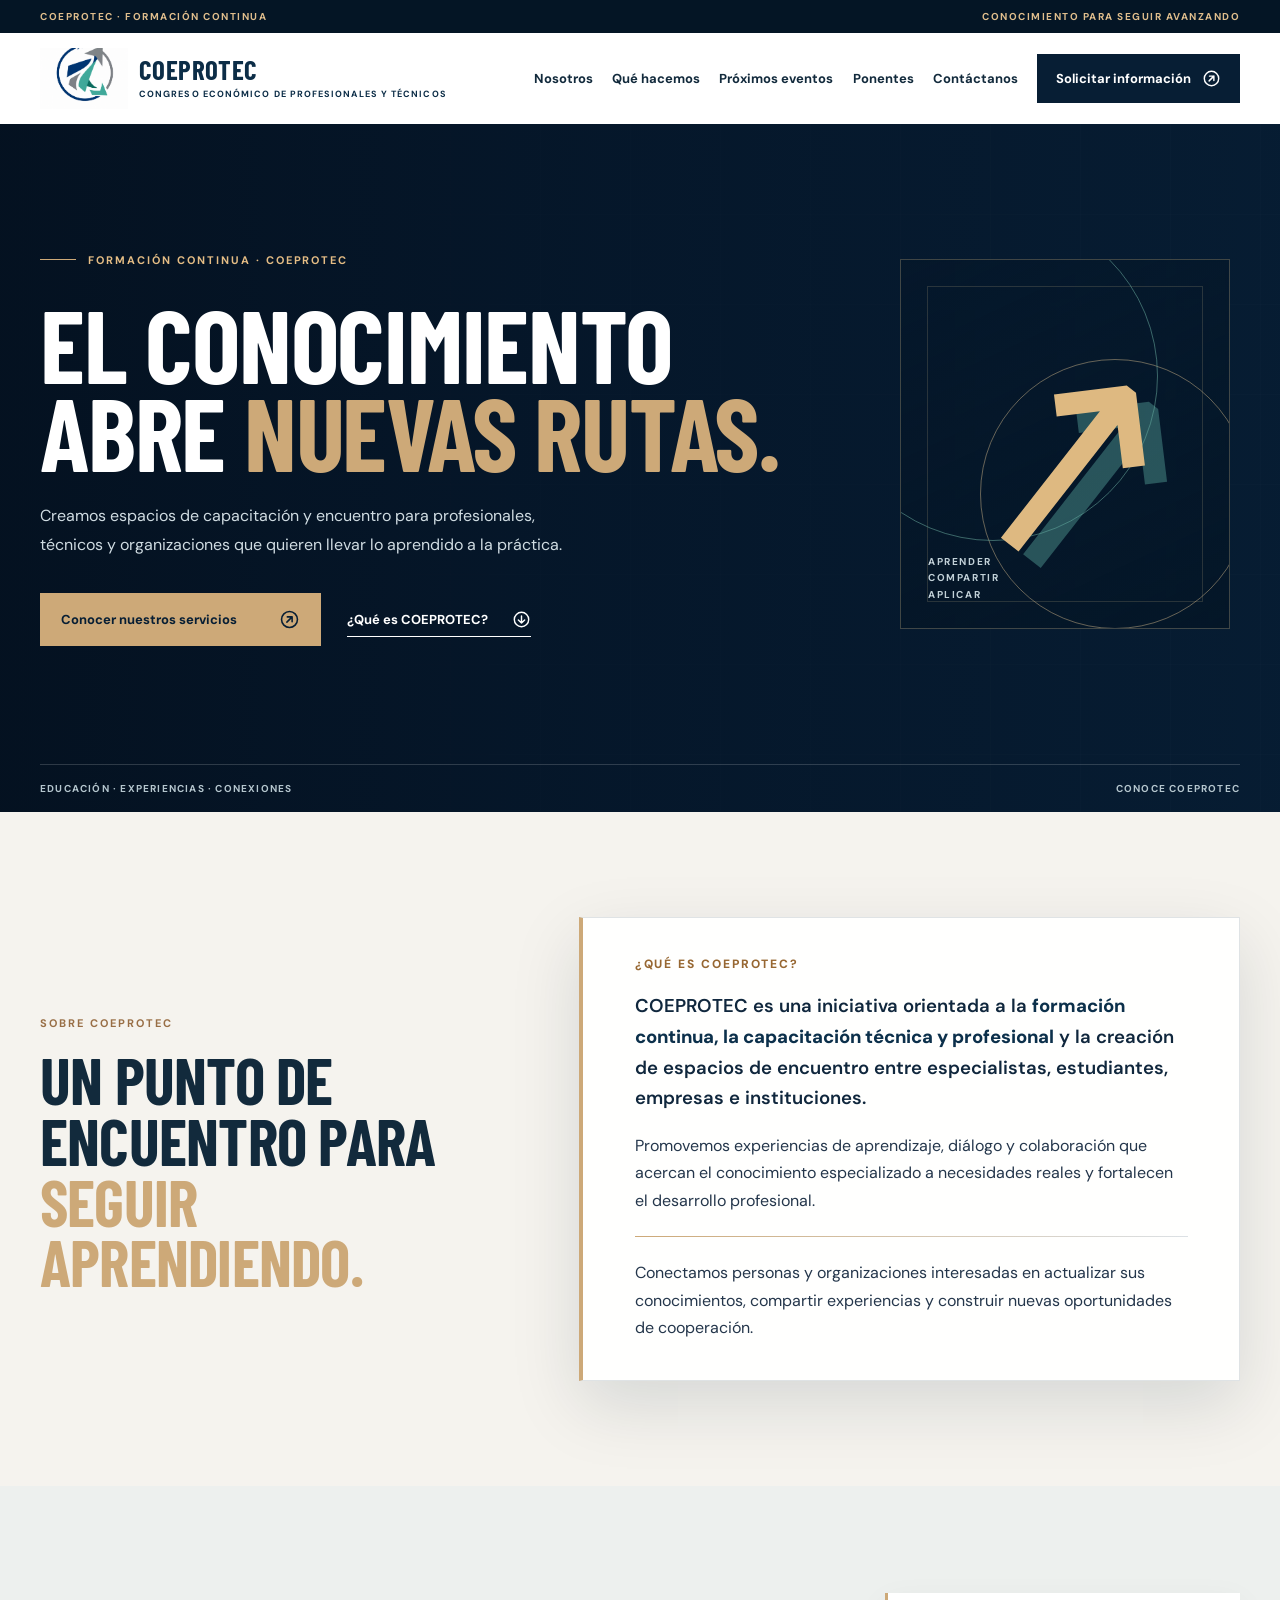
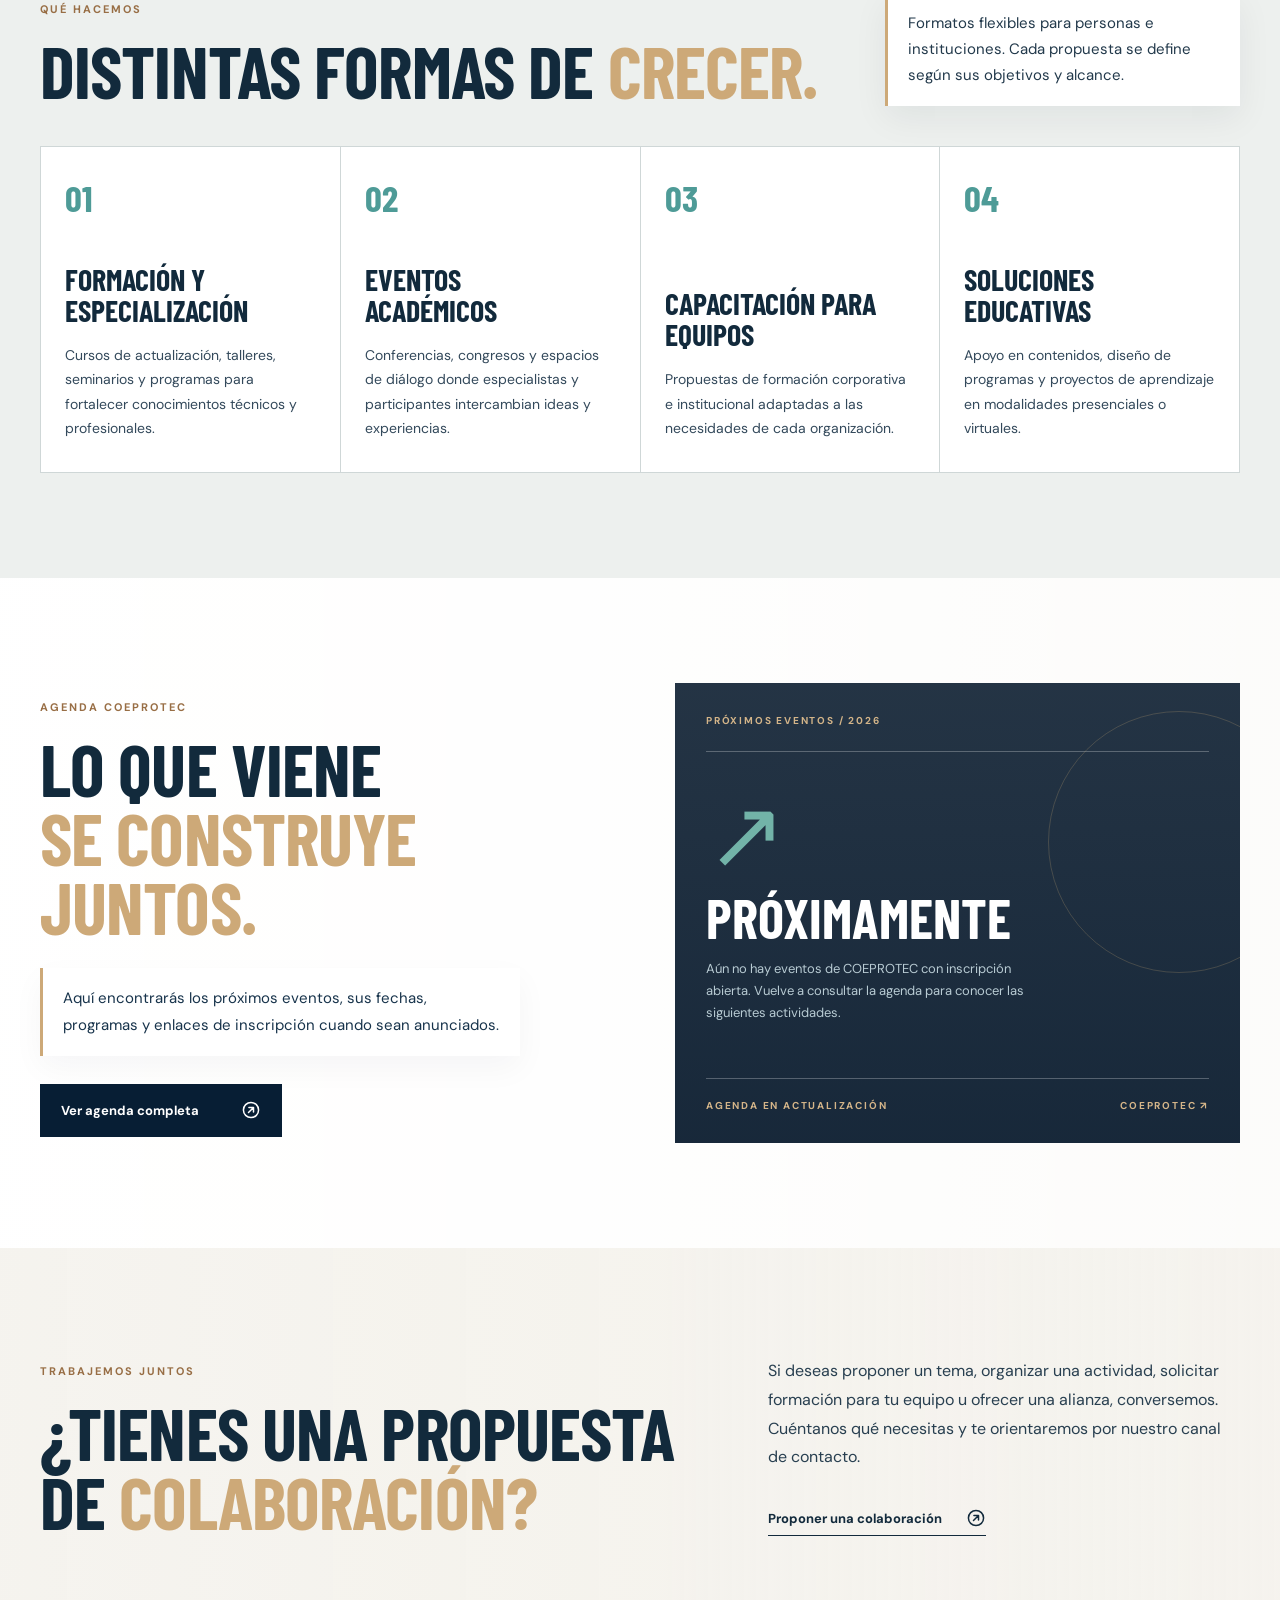
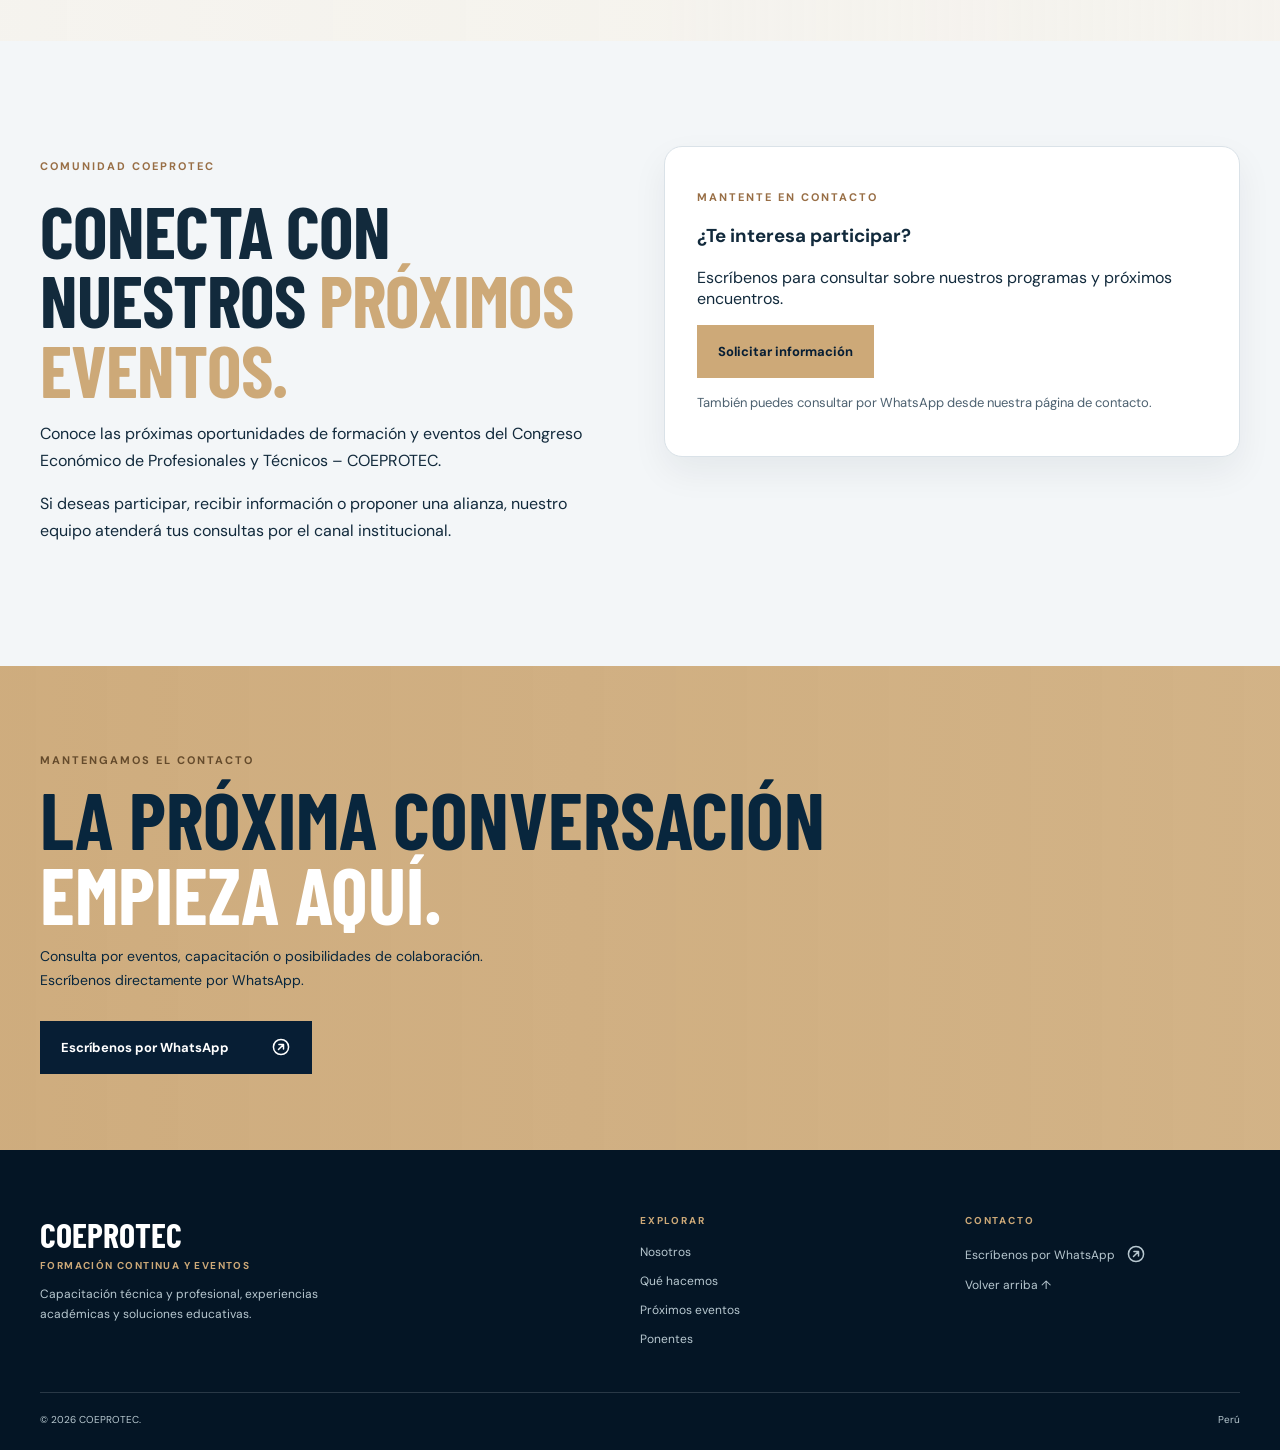
==== commit e3b6e539: "release: nombre oficial COEPROTEC y contenido público listo sin formulario inactivo" ====
--- a/index.html
+++ b/index.html
@@ -2,23 +2,23 @@
 <html lang="es"><head>
 <meta charset="utf-8"><meta name="viewport" content="width=device-width,initial-scale=1"><meta name="theme-color" content="#071e34">
 <meta name="robots" content="noindex,nofollow">
-<meta name="description" content="COEPROTEC: formación continua, capacitación técnica y profesional, eventos académicos y soluciones educativas para organizaciones.">
-<meta property="og:type" content="website"><meta property="og:title" content="COEPROTEC | Formación y eventos"><meta property="og:description" content="Explora próximos eventos y conoce las soluciones de capacitación de COEPROTEC.">
-<title>COEPROTEC | Formación, eventos y soluciones educativas</title>
+<meta name="description" content="Congreso Económico de Profesionales y Técnicos – COEPROTEC: formación continua, capacitación profesional, eventos académicos y soluciones educativas.">
+<meta property="og:type" content="website"><meta property="og:title" content="Congreso Económico de Profesionales y Técnicos – COEPROTEC"><meta property="og:description" content="Explora próximos eventos y conoce las soluciones de capacitación de COEPROTEC.">
+<title>Congreso Económico de Profesionales y Técnicos – COEPROTEC | COEPROTEC</title>
 <link rel="preconnect" href="https://fonts.googleapis.com"><link rel="preconnect" href="https://fonts.gstatic.com" crossorigin><link href="https://fonts.googleapis.com/css2?family=Barlow+Condensed:wght@500;600;700;800&family=DM+Sans:wght@400;500;600;700&display=swap" rel="stylesheet">
 <link rel="stylesheet" href="css/event.css"><script src="js/events-data.js?v=20261019" defer></script><script src="js/event.js?v=20261019" defer></script>
 </head><body>
 <a class="skip-link" href="#contenido">Saltar al contenido</a>
 <div class="announcement"><div class="container"><span>COEPROTEC · FORMACIÓN CONTINUA</span><span>CONOCIMIENTO PARA SEGUIR AVANZANDO</span></div></div>
-<header class="site-header" id="inicio"><div class="container nav-shell"><a class="brand" href="index.html" aria-label="COEPROTEC, ir al inicio"><span class="brand-symbol" aria-hidden="true"><img src="img/coeprotec-logo-enhanced.png" alt="" width="150" height="67"></span><span>COEPROTEC<small>CAPACITACIÓN Y EVENTOS</small></span></a><button class="menu-button" id="menu-button" type="button" onclick="toggleMenu()" aria-expanded="false" aria-controls="main-nav" aria-label="Abrir menú"><span></span><span></span><span></span></button><nav class="main-nav" id="main-nav" aria-label="Navegación principal"><a href="#nosotros">Nosotros</a><a href="#soluciones">Qué hacemos</a><a href="inscripciones.html">Próximos eventos</a><a href="ponentes.html">Ponentes</a><a href="contacto.html">Contáctanos</a><a class="nav-cta" href="https://wa.me/51971947284?text=Hola%2C%20quiero%20informaci%C3%B3n%20sobre%20COEPROTEC" target="_blank" rel="noopener noreferrer">Solicitar información <svg class="link-icon" viewBox="0 0 24 24" width="20" height="20" fill="none" stroke="currentColor" stroke-width="1.8" stroke-linecap="round" stroke-linejoin="round" aria-hidden="true" focusable="false"><circle cx="12" cy="12" r="9.1"/><path d="M9 15 15 9M9.5 9H15v5.5"/></svg></a></nav></div></header>
+<header class="site-header" id="inicio"><div class="container nav-shell"><a class="brand" href="index.html" aria-label="COEPROTEC, ir al inicio"><span class="brand-symbol" aria-hidden="true"><img src="img/coeprotec-logo-enhanced.png" alt="" width="150" height="67"></span><span>COEPROTEC<small>CONGRESO ECONÓMICO DE PROFESIONALES Y TÉCNICOS</small></span></a><button class="menu-button" id="menu-button" type="button" onclick="toggleMenu()" aria-expanded="false" aria-controls="main-nav" aria-label="Abrir menú"><span></span><span></span><span></span></button><nav class="main-nav" id="main-nav" aria-label="Navegación principal"><a href="#nosotros">Nosotros</a><a href="#soluciones">Qué hacemos</a><a href="inscripciones.html">Próximos eventos</a><a href="ponentes.html">Ponentes</a><a href="contacto.html">Contáctanos</a><a class="nav-cta" href="https://wa.me/51971947284?text=Hola%2C%20quiero%20informaci%C3%B3n%20sobre%20COEPROTEC" target="_blank" rel="noopener noreferrer">Solicitar información <svg class="link-icon" viewBox="0 0 24 24" width="20" height="20" fill="none" stroke="currentColor" stroke-width="1.8" stroke-linecap="round" stroke-linejoin="round" aria-hidden="true" focusable="false"><circle cx="12" cy="12" r="9.1"/><path d="M9 15 15 9M9.5 9H15v5.5"/></svg></a></nav></div></header>
 <main id="contenido">
 <section class="hero"><div class="hero-grid" aria-hidden="true"></div><div class="container hero-inner"><div class="hero-copy"><p class="eyebrow"><span class="eyebrow-line"></span> FORMACIÓN CONTINUA · COEPROTEC</p><h1>El conocimiento<br>abre <em>nuevas rutas.</em></h1><p class="hero-intro">Creamos espacios de capacitación y encuentro para profesionales, técnicos y organizaciones que quieren llevar lo aprendido a la práctica.</p><div class="hero-actions"><a class="button button-gold" href="#soluciones">Conocer nuestros servicios <svg class="link-icon" viewBox="0 0 24 24" width="20" height="20" fill="none" stroke="currentColor" stroke-width="1.8" stroke-linecap="round" stroke-linejoin="round" aria-hidden="true" focusable="false"><circle cx="12" cy="12" r="9.1"/><path d="M9 15 15 9M9.5 9H15v5.5"/></svg></a><a class="text-link light" href="#nosotros">¿Qué es COEPROTEC? <svg class="link-icon link-icon-down" viewBox="0 0 24 24" width="20" height="20" fill="none" stroke="currentColor" stroke-width="1.8" stroke-linecap="round" stroke-linejoin="round" aria-hidden="true" focusable="false"><circle cx="12" cy="12" r="9.1"/><path d="M12 7.5v9m-4-4 4 4 4-4"/></svg></a></div></div><div class="hero-art" aria-hidden="true"><div class="orbit orbit-one"></div><div class="orbit orbit-two"></div><div class="art-arrow" aria-hidden="true">↗</div><span>APRENDER<br>COMPARTIR<br>APLICAR</span></div></div><div class="hero-bottom container"><span>EDUCACIÓN · EXPERIENCIAS · CONEXIONES</span><span>CONOCE COEPROTEC</span></div></section>
 <section class="section intro-section" id="nosotros"><div class="container intro-grid"><div><p class="section-index">SOBRE COEPROTEC</p><h2 class="section-title">Un punto de encuentro para <em>seguir aprendiendo.</em></h2></div><div class="intro-text reading-card"><span class="reading-card-label">¿QUÉ ES COEPROTEC?</span><p class="reading-lead">COEPROTEC es una iniciativa orientada a la <strong>formación continua, la capacitación técnica y profesional</strong> y la creación de espacios de encuentro entre especialistas, estudiantes, empresas e instituciones.</p><p>Promovemos experiencias de aprendizaje, diálogo y colaboración que acercan el conocimiento especializado a necesidades reales y fortalecen el desarrollo profesional.</p><div class="reading-divider"></div><p>Conectamos personas y organizaciones interesadas en actualizar sus conocimientos, compartir experiencias y construir nuevas oportunidades de cooperación.</p></div></div></section>
 <section class="section services-section" id="soluciones"><div class="container"><div class="section-head"><div><p class="section-index">QUÉ HACEMOS</p><h2 class="section-title">Distintas formas de <em>crecer.</em></h2></div><p class="section-support">Formatos flexibles para personas e instituciones. Cada propuesta se define según sus objetivos y alcance.</p></div><div class="service-grid"><article class="service-card"><span class="service-mark">01</span><h3>Formación y especialización</h3><p>Cursos de actualización, talleres, seminarios y programas para fortalecer conocimientos técnicos y profesionales.</p></article><article class="service-card"><span class="service-mark">02</span><h3>Eventos académicos</h3><p>Conferencias, congresos y espacios de diálogo donde especialistas y participantes intercambian ideas y experiencias.</p></article><article class="service-card"><span class="service-mark">03</span><h3>Capacitación para equipos</h3><p>Propuestas de formación corporativa e institucional adaptadas a las necesidades de cada organización.</p></article><article class="service-card"><span class="service-mark">04</span><h3>Soluciones educativas</h3><p>Apoyo en contenidos, diseño de programas y proyectos de aprendizaje en modalidades presenciales o virtuales.</p></article></div></div></section>
 <section class="section agenda-preview" id="agenda"><div class="container agenda-grid"><div><p class="section-index">AGENDA COEPROTEC</p><h2 class="section-title">Lo que viene<br><em>se construye juntos.</em></h2><p class="agenda-intro reading-summary">Aquí encontrarás los próximos eventos, sus fechas, programas y enlaces de inscripción cuando sean anunciados.</p><a class="button button-dark" href="inscripciones.html">Ver agenda completa <svg class="link-icon" viewBox="0 0 24 24" width="20" height="20" fill="none" stroke="currentColor" stroke-width="1.8" stroke-linecap="round" stroke-linejoin="round" aria-hidden="true" focusable="false"><circle cx="12" cy="12" r="9.1"/><path d="M9 15 15 9M9.5 9H15v5.5"/></svg></a></div><div class="agenda-panel"><span class="agenda-panel-label">PRÓXIMOS EVENTOS / 2026</span><div class="agenda-line"></div><div class="agenda-empty" id="agenda-home-content"><span class="agenda-empty-icon" aria-hidden="true">↗</span><h3>Próximamente</h3><p>Aún no hay eventos de COEPROTEC con inscripción abierta. Vuelve a consultar la agenda para conocer las siguientes actividades.</p></div><div class="agenda-panel-foot"><span>AGENDA EN ACTUALIZACIÓN</span><span>COEPROTEC ↗</span></div></div></div></section>
 <section class="section collaboration-section"><div class="container collaboration-grid"><div><p class="section-index">TRABAJEMOS JUNTOS</p><h2 class="section-title">¿Tienes una propuesta de <em>colaboración?</em></h2></div><div><p>Si deseas proponer un tema, organizar una actividad, solicitar formación para tu equipo u ofrecer una alianza, conversemos. Cuéntanos qué necesitas y te orientaremos por nuestro canal de contacto.</p><a class="text-link" href="https://wa.me/51971947284?text=Hola%2C%20quiero%20proponer%20una%20colaboraci%C3%B3n%20con%20COEPROTEC" target="_blank" rel="noopener noreferrer">Proponer una colaboración <svg class="link-icon" viewBox="0 0 24 24" width="20" height="20" fill="none" stroke="currentColor" stroke-width="1.8" stroke-linecap="round" stroke-linejoin="round" aria-hidden="true" focusable="false"><circle cx="12" cy="12" r="9.1"/><path d="M9 15 15 9M9.5 9H15v5.5"/></svg></a></div></div></section>
-<section class="section prereg-section" id="prerregistro" aria-labelledby="preregistro-titulo"><div class="container prereg-grid"><div class="prereg-copy"><p class="section-index">COMUNIDAD COEPROTEC</p><h2 class="section-title" id="preregistro-titulo">Sé parte de nuestras próximas <em>experiencias.</em></h2><p>Pronto podrás registrar tu interés en capacitaciones, conferencias y eventos de COEPROTEC, directamente desde nuestra página.</p><p>El formulario permanece deshabilitado hasta aprobar la política de privacidad y terminar las pruebas de seguridad.</p><a class="text-link" href="contacto.html">Mientras tanto, contáctanos ↗</a></div><div class="prereg-card"><p class="section-index">PRERREGISTRO · EN PREPARACIÓN</p><form id="preregistro-form" aria-describedby="preregistro-aviso"><fieldset disabled><div class="prereg-fields"><label>Nombre completo<input name="nombre" autocomplete="name" maxlength="100" required placeholder="Nombres y apellidos"></label><label>Correo electrónico<input name="correo" type="email" autocomplete="email" maxlength="254" required placeholder="nombre@correo.com"></label><label>Celular / WhatsApp (opcional)<input name="telefono" type="tel" autocomplete="tel" maxlength="20" placeholder="Número de contacto"></label><label>Área de interés<select name="interes" required><option value="">Selecciona una opción</option><option value="capacitacion">Capacitación profesional</option><option value="eventos">Conferencias y eventos</option><option value="institucional">Alianzas institucionales</option></select></label></div><label class="prereg-check"><input type="checkbox" name="consentimiento" required> He leído la <a href="privacidad.html" target="_blank" rel="noopener noreferrer">información sobre protección de datos personales</a> y autorizo su tratamiento para gestionar este prerregistro.</label><label class="prereg-check"><input type="checkbox" name="marketing"> Deseo recibir comunicaciones de futuros eventos y capacitaciones (opcional).</label><div class="cf-turnstile" data-sitekey="0x4AAAAAAFosw0pVZwuRwYFH" data-theme="auto" aria-label="Verificación de seguridad"></div><button type="submit" class="button button-gold">Enviar prerregistro</button></fieldset><p class="prereg-status" role="status" id="preregistro-aviso">Todavía no recibimos ni almacenamos datos por este formulario.</p></form></div></div></section>
+<section class="section prereg-section" id="prerregistro" aria-labelledby="prerregistro-titulo"><div class="container prereg-grid"><div class="prereg-copy"><p class="section-index">COMUNIDAD COEPROTEC</p><h2 class="section-title" id="prerregistro-titulo">Conecta con nuestros <em>próximos eventos.</em></h2><p>Conoce las próximas oportunidades de formación y eventos del Congreso Económico de Profesionales y Técnicos – COEPROTEC.</p><p>Si deseas participar, recibir información o proponer una alianza, nuestro equipo atenderá tus consultas por el canal institucional.</p></div><div class="prereg-card"><p class="section-index">MANTENTE EN CONTACTO</p><h3>¿Te interesa participar?</h3><p>Escríbenos para consultar sobre nuestros programas y próximos encuentros.</p><a class="button button-gold" href="contacto.html">Solicitar información</a><p class="prereg-status">También puedes consultar por WhatsApp desde nuestra página de contacto.</p></div></div></section>
 <section class="closing-section" id="contacto"><div class="container closing-grid"><div><p class="section-index">MANTENGAMOS EL CONTACTO</p><h2>La próxima conversación<br><em>empieza aquí.</em></h2><p>Consulta por eventos, capacitación o posibilidades de colaboración. Escríbenos directamente por WhatsApp.</p><a class="button button-dark" href="https://wa.me/51971947284?text=Hola%2C%20quisiera%20informaci%C3%B3n%20sobre%20COEPROTEC" target="_blank" rel="noopener noreferrer">Escríbenos por WhatsApp <svg class="link-icon" viewBox="0 0 24 24" width="20" height="20" fill="none" stroke="currentColor" stroke-width="1.8" stroke-linecap="round" stroke-linejoin="round" aria-hidden="true" focusable="false"><circle cx="12" cy="12" r="9.1"/><path d="M9 15 15 9M9.5 9H15v5.5"/></svg></a></div></div></section>
 </main><footer class="footer"><div class="container footer-grid"><div><span class="footer-brand">COEPROTEC<small>FORMACIÓN CONTINUA Y EVENTOS</small></span><p>Capacitación técnica y profesional, experiencias académicas y soluciones educativas.</p></div><div><span>EXPLORAR</span><a href="#nosotros">Nosotros</a><a href="#soluciones">Qué hacemos</a><a href="inscripciones.html">Próximos eventos</a><a href="ponentes.html">Ponentes</a></div><div><span>CONTACTO</span><a href="https://wa.me/51971947284" target="_blank" rel="noopener noreferrer">Escríbenos por WhatsApp <svg class="link-icon" viewBox="0 0 24 24" width="20" height="20" fill="none" stroke="currentColor" stroke-width="1.8" stroke-linecap="round" stroke-linejoin="round" aria-hidden="true" focusable="false"><circle cx="12" cy="12" r="9.1"/><path d="M9 15 15 9M9.5 9H15v5.5"/></svg></a><a href="#inicio">Volver arriba ↑</a></div></div><div class="container footer-bottom"><span>© 2026 COEPROTEC.</span><span>Perú</span></div></footer>
-<script src="https://challenges.cloudflare.com/turnstile/v0/api.js" async defer></script><script src="js/prerregistro.js?v=20261027" defer></script>
+
 </body></html>
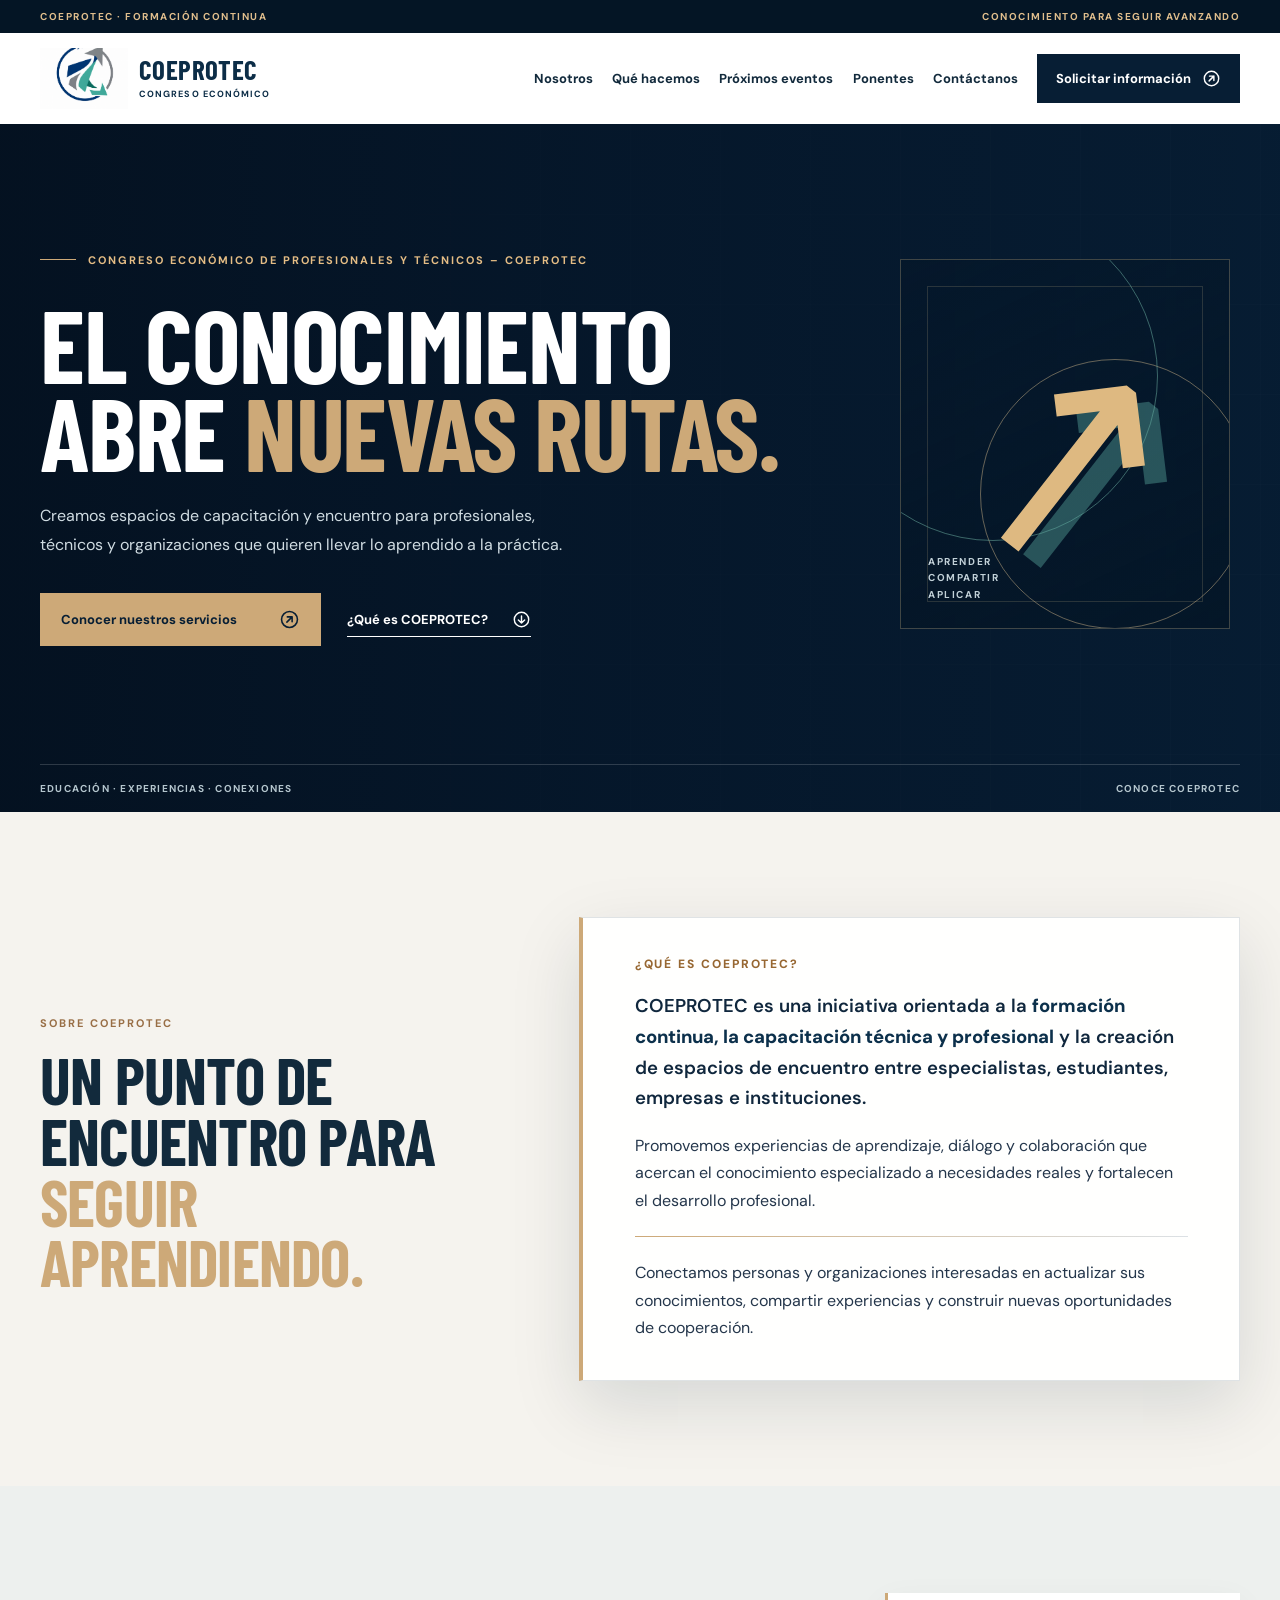
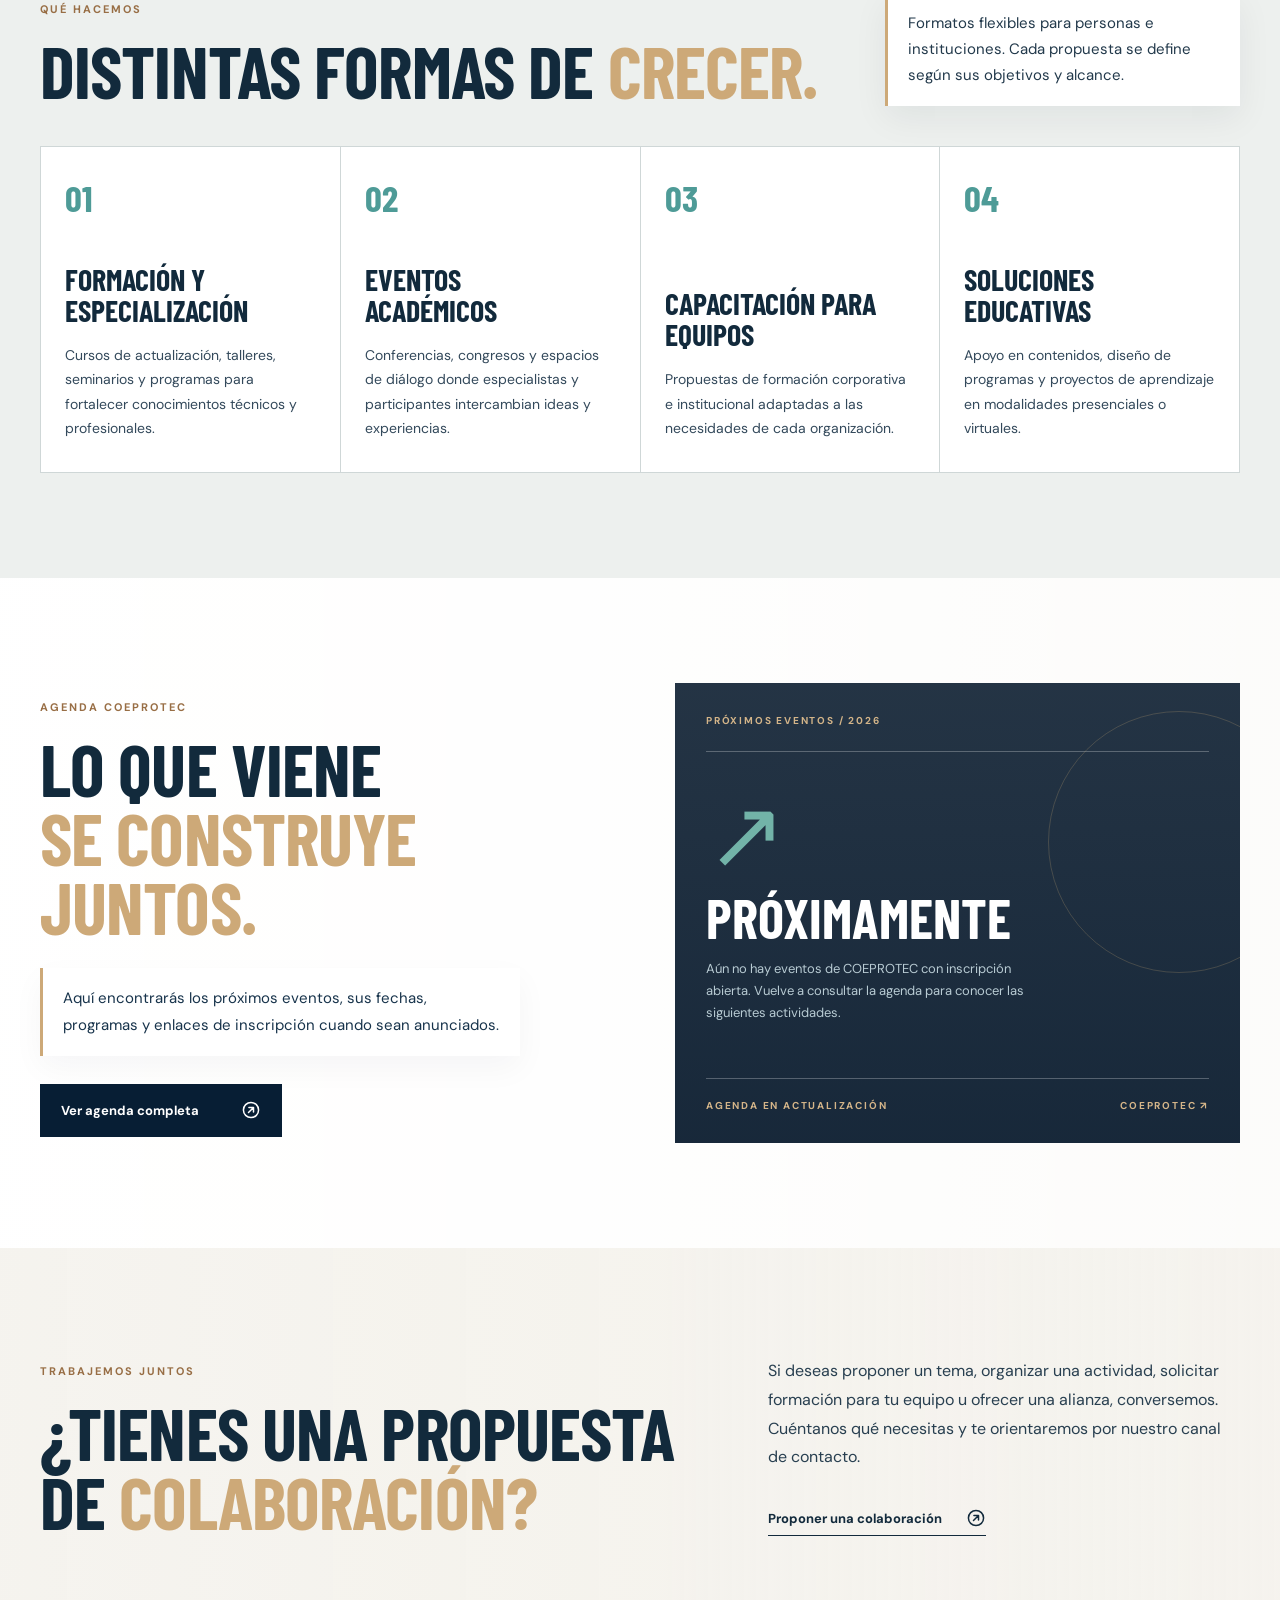
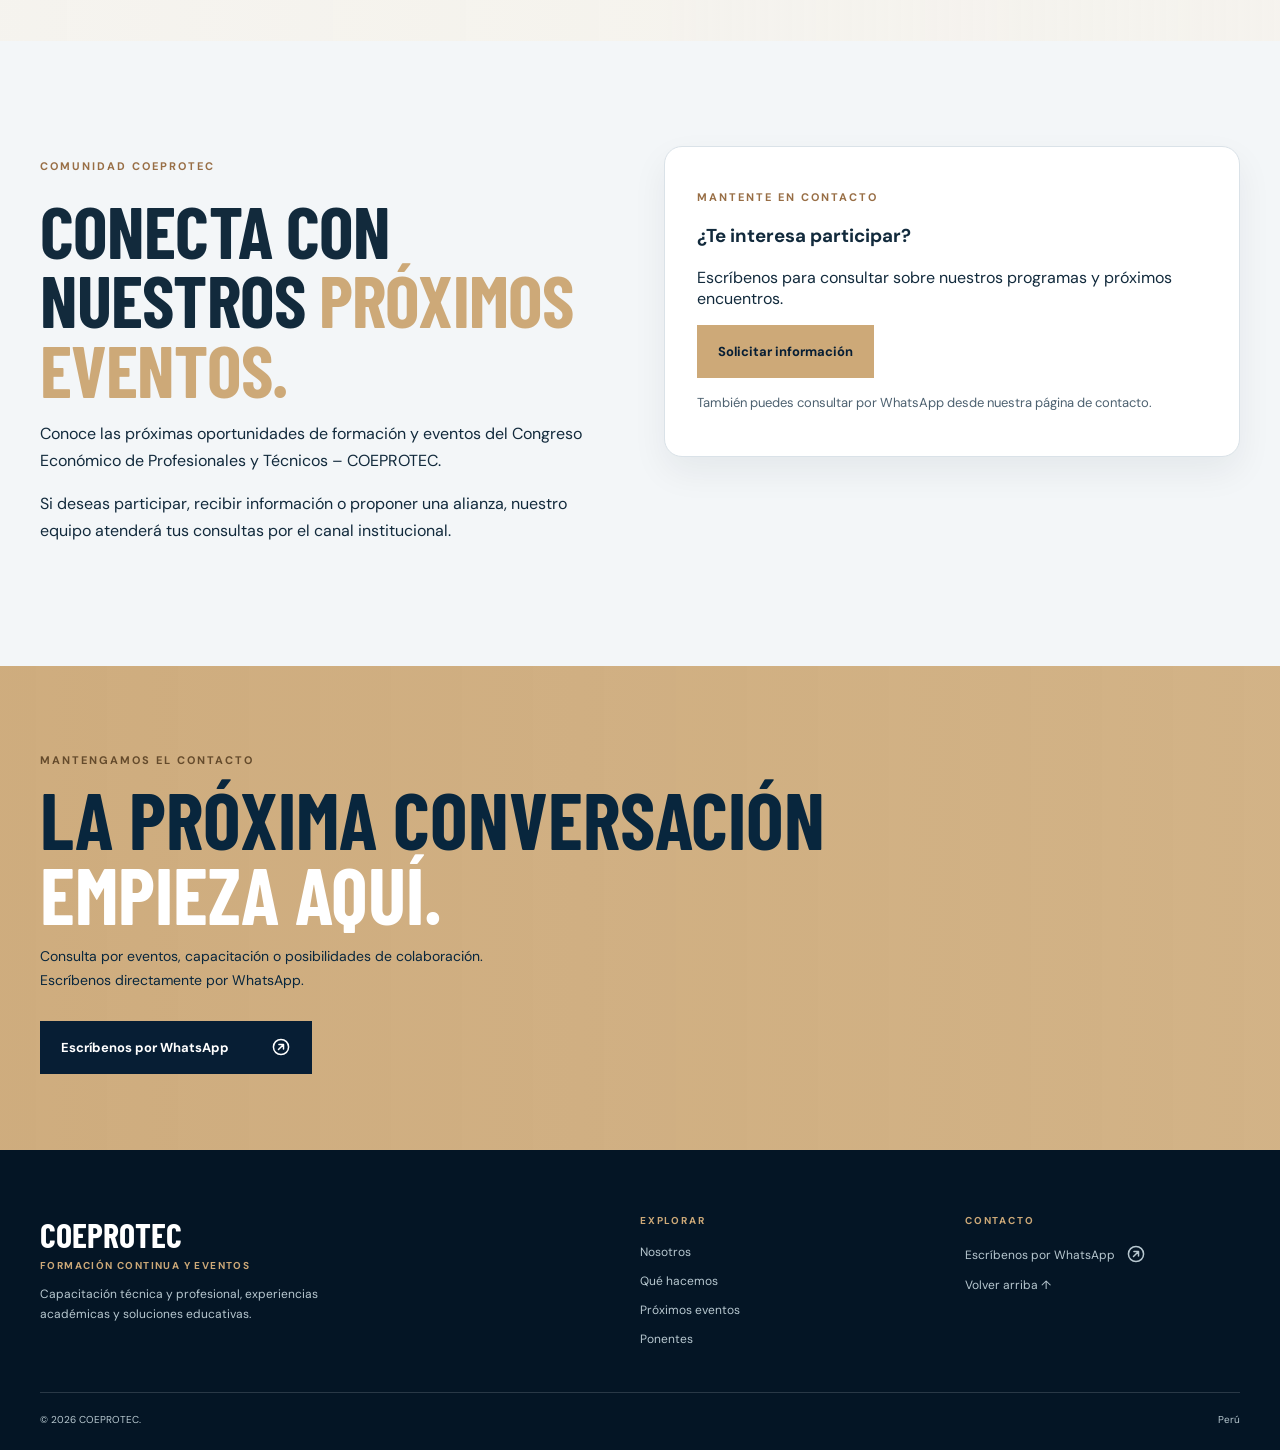
==== commit a8f8afe2: "style: conservar nombre completo institucional sin desbordar encabezado" ====
--- a/index.html
+++ b/index.html
@@ -10,9 +10,9 @@
 </head><body>
 <a class="skip-link" href="#contenido">Saltar al contenido</a>
 <div class="announcement"><div class="container"><span>COEPROTEC · FORMACIÓN CONTINUA</span><span>CONOCIMIENTO PARA SEGUIR AVANZANDO</span></div></div>
-<header class="site-header" id="inicio"><div class="container nav-shell"><a class="brand" href="index.html" aria-label="COEPROTEC, ir al inicio"><span class="brand-symbol" aria-hidden="true"><img src="img/coeprotec-logo-enhanced.png" alt="" width="150" height="67"></span><span>COEPROTEC<small>CONGRESO ECONÓMICO DE PROFESIONALES Y TÉCNICOS</small></span></a><button class="menu-button" id="menu-button" type="button" onclick="toggleMenu()" aria-expanded="false" aria-controls="main-nav" aria-label="Abrir menú"><span></span><span></span><span></span></button><nav class="main-nav" id="main-nav" aria-label="Navegación principal"><a href="#nosotros">Nosotros</a><a href="#soluciones">Qué hacemos</a><a href="inscripciones.html">Próximos eventos</a><a href="ponentes.html">Ponentes</a><a href="contacto.html">Contáctanos</a><a class="nav-cta" href="https://wa.me/51971947284?text=Hola%2C%20quiero%20informaci%C3%B3n%20sobre%20COEPROTEC" target="_blank" rel="noopener noreferrer">Solicitar información <svg class="link-icon" viewBox="0 0 24 24" width="20" height="20" fill="none" stroke="currentColor" stroke-width="1.8" stroke-linecap="round" stroke-linejoin="round" aria-hidden="true" focusable="false"><circle cx="12" cy="12" r="9.1"/><path d="M9 15 15 9M9.5 9H15v5.5"/></svg></a></nav></div></header>
+<header class="site-header" id="inicio"><div class="container nav-shell"><a class="brand" href="index.html" aria-label="COEPROTEC, ir al inicio"><span class="brand-symbol" aria-hidden="true"><img src="img/coeprotec-logo-enhanced.png" alt="" width="150" height="67"></span><span>COEPROTEC<small>CONGRESO ECONÓMICO</small></span></a><button class="menu-button" id="menu-button" type="button" onclick="toggleMenu()" aria-expanded="false" aria-controls="main-nav" aria-label="Abrir menú"><span></span><span></span><span></span></button><nav class="main-nav" id="main-nav" aria-label="Navegación principal"><a href="#nosotros">Nosotros</a><a href="#soluciones">Qué hacemos</a><a href="inscripciones.html">Próximos eventos</a><a href="ponentes.html">Ponentes</a><a href="contacto.html">Contáctanos</a><a class="nav-cta" href="https://wa.me/51971947284?text=Hola%2C%20quiero%20informaci%C3%B3n%20sobre%20COEPROTEC" target="_blank" rel="noopener noreferrer">Solicitar información <svg class="link-icon" viewBox="0 0 24 24" width="20" height="20" fill="none" stroke="currentColor" stroke-width="1.8" stroke-linecap="round" stroke-linejoin="round" aria-hidden="true" focusable="false"><circle cx="12" cy="12" r="9.1"/><path d="M9 15 15 9M9.5 9H15v5.5"/></svg></a></nav></div></header>
 <main id="contenido">
-<section class="hero"><div class="hero-grid" aria-hidden="true"></div><div class="container hero-inner"><div class="hero-copy"><p class="eyebrow"><span class="eyebrow-line"></span> FORMACIÓN CONTINUA · COEPROTEC</p><h1>El conocimiento<br>abre <em>nuevas rutas.</em></h1><p class="hero-intro">Creamos espacios de capacitación y encuentro para profesionales, técnicos y organizaciones que quieren llevar lo aprendido a la práctica.</p><div class="hero-actions"><a class="button button-gold" href="#soluciones">Conocer nuestros servicios <svg class="link-icon" viewBox="0 0 24 24" width="20" height="20" fill="none" stroke="currentColor" stroke-width="1.8" stroke-linecap="round" stroke-linejoin="round" aria-hidden="true" focusable="false"><circle cx="12" cy="12" r="9.1"/><path d="M9 15 15 9M9.5 9H15v5.5"/></svg></a><a class="text-link light" href="#nosotros">¿Qué es COEPROTEC? <svg class="link-icon link-icon-down" viewBox="0 0 24 24" width="20" height="20" fill="none" stroke="currentColor" stroke-width="1.8" stroke-linecap="round" stroke-linejoin="round" aria-hidden="true" focusable="false"><circle cx="12" cy="12" r="9.1"/><path d="M12 7.5v9m-4-4 4 4 4-4"/></svg></a></div></div><div class="hero-art" aria-hidden="true"><div class="orbit orbit-one"></div><div class="orbit orbit-two"></div><div class="art-arrow" aria-hidden="true">↗</div><span>APRENDER<br>COMPARTIR<br>APLICAR</span></div></div><div class="hero-bottom container"><span>EDUCACIÓN · EXPERIENCIAS · CONEXIONES</span><span>CONOCE COEPROTEC</span></div></section>
+<section class="hero"><div class="hero-grid" aria-hidden="true"></div><div class="container hero-inner"><div class="hero-copy"><p class="eyebrow"><span class="eyebrow-line"></span> CONGRESO ECONÓMICO DE PROFESIONALES Y TÉCNICOS – COEPROTEC</p><h1>El conocimiento<br>abre <em>nuevas rutas.</em></h1><p class="hero-intro">Creamos espacios de capacitación y encuentro para profesionales, técnicos y organizaciones que quieren llevar lo aprendido a la práctica.</p><div class="hero-actions"><a class="button button-gold" href="#soluciones">Conocer nuestros servicios <svg class="link-icon" viewBox="0 0 24 24" width="20" height="20" fill="none" stroke="currentColor" stroke-width="1.8" stroke-linecap="round" stroke-linejoin="round" aria-hidden="true" focusable="false"><circle cx="12" cy="12" r="9.1"/><path d="M9 15 15 9M9.5 9H15v5.5"/></svg></a><a class="text-link light" href="#nosotros">¿Qué es COEPROTEC? <svg class="link-icon link-icon-down" viewBox="0 0 24 24" width="20" height="20" fill="none" stroke="currentColor" stroke-width="1.8" stroke-linecap="round" stroke-linejoin="round" aria-hidden="true" focusable="false"><circle cx="12" cy="12" r="9.1"/><path d="M12 7.5v9m-4-4 4 4 4-4"/></svg></a></div></div><div class="hero-art" aria-hidden="true"><div class="orbit orbit-one"></div><div class="orbit orbit-two"></div><div class="art-arrow" aria-hidden="true">↗</div><span>APRENDER<br>COMPARTIR<br>APLICAR</span></div></div><div class="hero-bottom container"><span>EDUCACIÓN · EXPERIENCIAS · CONEXIONES</span><span>CONOCE COEPROTEC</span></div></section>
 <section class="section intro-section" id="nosotros"><div class="container intro-grid"><div><p class="section-index">SOBRE COEPROTEC</p><h2 class="section-title">Un punto de encuentro para <em>seguir aprendiendo.</em></h2></div><div class="intro-text reading-card"><span class="reading-card-label">¿QUÉ ES COEPROTEC?</span><p class="reading-lead">COEPROTEC es una iniciativa orientada a la <strong>formación continua, la capacitación técnica y profesional</strong> y la creación de espacios de encuentro entre especialistas, estudiantes, empresas e instituciones.</p><p>Promovemos experiencias de aprendizaje, diálogo y colaboración que acercan el conocimiento especializado a necesidades reales y fortalecen el desarrollo profesional.</p><div class="reading-divider"></div><p>Conectamos personas y organizaciones interesadas en actualizar sus conocimientos, compartir experiencias y construir nuevas oportunidades de cooperación.</p></div></div></section>
 <section class="section services-section" id="soluciones"><div class="container"><div class="section-head"><div><p class="section-index">QUÉ HACEMOS</p><h2 class="section-title">Distintas formas de <em>crecer.</em></h2></div><p class="section-support">Formatos flexibles para personas e instituciones. Cada propuesta se define según sus objetivos y alcance.</p></div><div class="service-grid"><article class="service-card"><span class="service-mark">01</span><h3>Formación y especialización</h3><p>Cursos de actualización, talleres, seminarios y programas para fortalecer conocimientos técnicos y profesionales.</p></article><article class="service-card"><span class="service-mark">02</span><h3>Eventos académicos</h3><p>Conferencias, congresos y espacios de diálogo donde especialistas y participantes intercambian ideas y experiencias.</p></article><article class="service-card"><span class="service-mark">03</span><h3>Capacitación para equipos</h3><p>Propuestas de formación corporativa e institucional adaptadas a las necesidades de cada organización.</p></article><article class="service-card"><span class="service-mark">04</span><h3>Soluciones educativas</h3><p>Apoyo en contenidos, diseño de programas y proyectos de aprendizaje en modalidades presenciales o virtuales.</p></article></div></div></section>
 <section class="section agenda-preview" id="agenda"><div class="container agenda-grid"><div><p class="section-index">AGENDA COEPROTEC</p><h2 class="section-title">Lo que viene<br><em>se construye juntos.</em></h2><p class="agenda-intro reading-summary">Aquí encontrarás los próximos eventos, sus fechas, programas y enlaces de inscripción cuando sean anunciados.</p><a class="button button-dark" href="inscripciones.html">Ver agenda completa <svg class="link-icon" viewBox="0 0 24 24" width="20" height="20" fill="none" stroke="currentColor" stroke-width="1.8" stroke-linecap="round" stroke-linejoin="round" aria-hidden="true" focusable="false"><circle cx="12" cy="12" r="9.1"/><path d="M9 15 15 9M9.5 9H15v5.5"/></svg></a></div><div class="agenda-panel"><span class="agenda-panel-label">PRÓXIMOS EVENTOS / 2026</span><div class="agenda-line"></div><div class="agenda-empty" id="agenda-home-content"><span class="agenda-empty-icon" aria-hidden="true">↗</span><h3>Próximamente</h3><p>Aún no hay eventos de COEPROTEC con inscripción abierta. Vuelve a consultar la agenda para conocer las siguientes actividades.</p></div><div class="agenda-panel-foot"><span>AGENDA EN ACTUALIZACIÓN</span><span>COEPROTEC ↗</span></div></div></div></section>
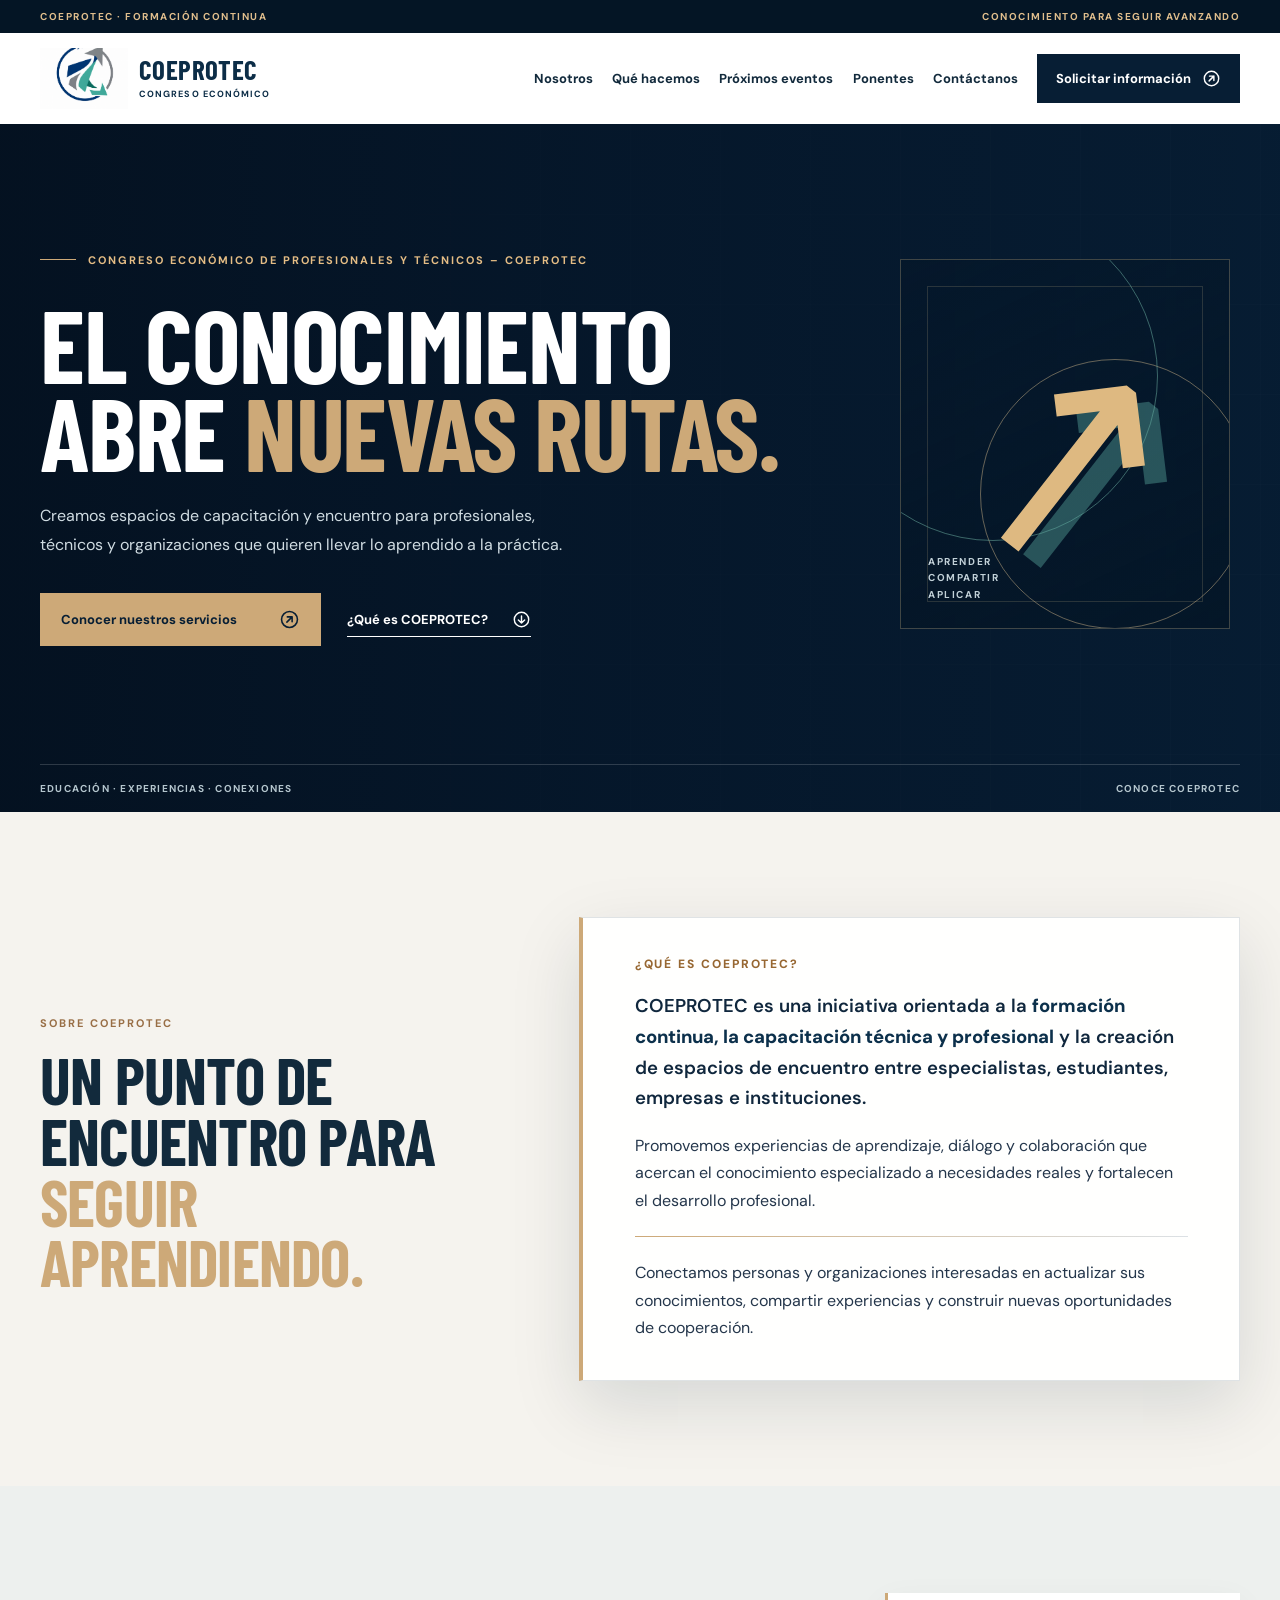
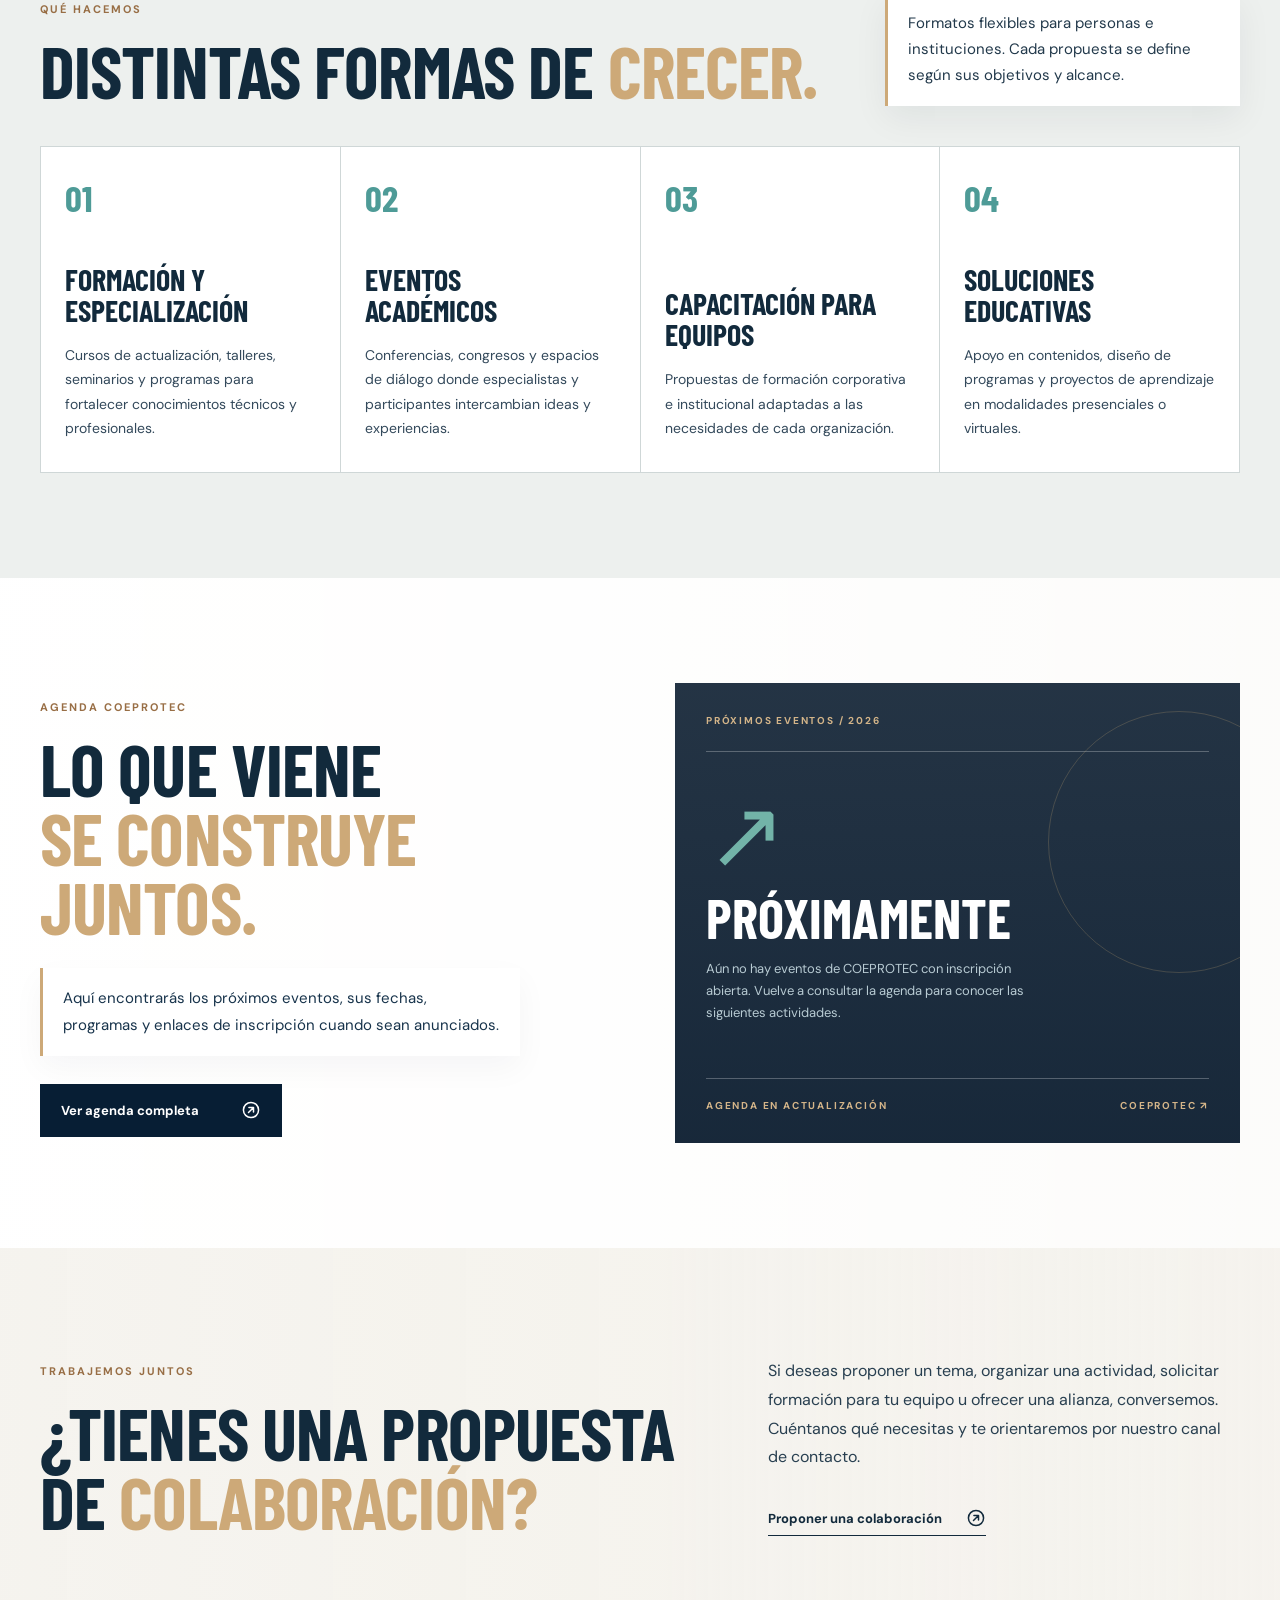
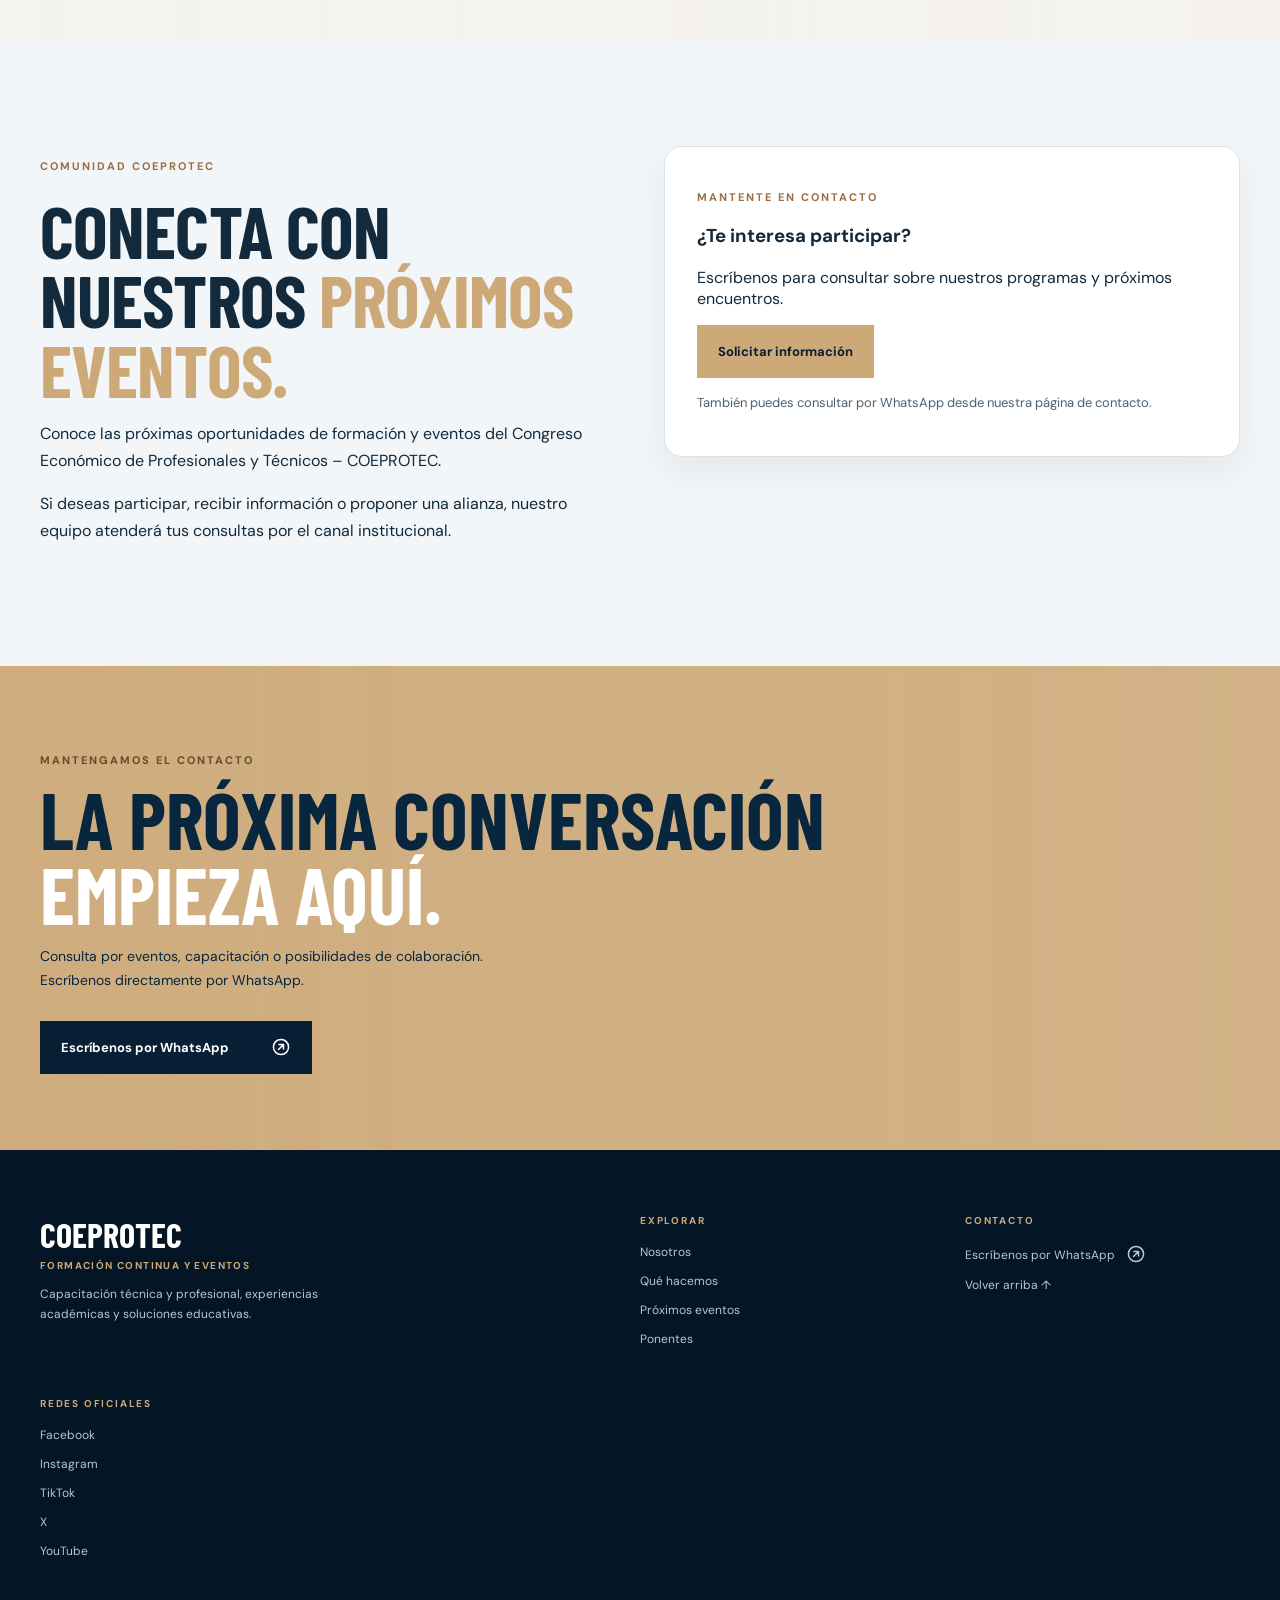
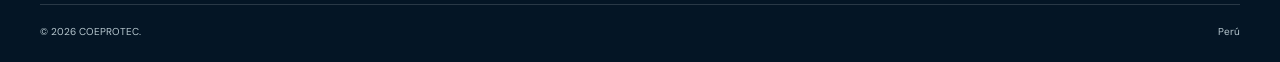
==== commit bd9c43e1: "seo: habilitar indexación y URL canónica institucional index.html" ====
--- a/index.html
+++ b/index.html
@@ -1,13 +1,13 @@
 <!doctype html>
 <html lang="es"><head>
 <meta charset="utf-8"><meta name="viewport" content="width=device-width,initial-scale=1"><meta name="theme-color" content="#071e34">
-<meta name="robots" content="noindex,nofollow">
+<meta name="robots" content="index,follow">
 <meta name="description" content="Congreso Económico de Profesionales y Técnicos – COEPROTEC: formación continua, capacitación profesional, eventos académicos y soluciones educativas.">
 <meta property="og:type" content="website"><meta property="og:title" content="Congreso Económico de Profesionales y Técnicos – COEPROTEC"><meta property="og:description" content="Explora próximos eventos y conoce las soluciones de capacitación de COEPROTEC.">
 <title>Congreso Económico de Profesionales y Técnicos – COEPROTEC | COEPROTEC</title>
 <link rel="preconnect" href="https://fonts.googleapis.com"><link rel="preconnect" href="https://fonts.gstatic.com" crossorigin><link href="https://fonts.googleapis.com/css2?family=Barlow+Condensed:wght@500;600;700;800&family=DM+Sans:wght@400;500;600;700&display=swap" rel="stylesheet">
 <link rel="stylesheet" href="css/event.css"><script src="js/events-data.js?v=20261019" defer></script><script src="js/event.js?v=20261019" defer></script>
-</head><body>
+<script src="js/redes-oficiales.js?v=20261027" defer></script><link rel="canonical" href="https://www.coeprotec.com/"><meta property="og:url" content="https://www.coeprotec.com/"></head><body>
 <a class="skip-link" href="#contenido">Saltar al contenido</a>
 <div class="announcement"><div class="container"><span>COEPROTEC · FORMACIÓN CONTINUA</span><span>CONOCIMIENTO PARA SEGUIR AVANZANDO</span></div></div>
 <header class="site-header" id="inicio"><div class="container nav-shell"><a class="brand" href="index.html" aria-label="COEPROTEC, ir al inicio"><span class="brand-symbol" aria-hidden="true"><img src="img/coeprotec-logo-enhanced.png" alt="" width="150" height="67"></span><span>COEPROTEC<small>CONGRESO ECONÓMICO</small></span></a><button class="menu-button" id="menu-button" type="button" onclick="toggleMenu()" aria-expanded="false" aria-controls="main-nav" aria-label="Abrir menú"><span></span><span></span><span></span></button><nav class="main-nav" id="main-nav" aria-label="Navegación principal"><a href="#nosotros">Nosotros</a><a href="#soluciones">Qué hacemos</a><a href="inscripciones.html">Próximos eventos</a><a href="ponentes.html">Ponentes</a><a href="contacto.html">Contáctanos</a><a class="nav-cta" href="https://wa.me/51971947284?text=Hola%2C%20quiero%20informaci%C3%B3n%20sobre%20COEPROTEC" target="_blank" rel="noopener noreferrer">Solicitar información <svg class="link-icon" viewBox="0 0 24 24" width="20" height="20" fill="none" stroke="currentColor" stroke-width="1.8" stroke-linecap="round" stroke-linejoin="round" aria-hidden="true" focusable="false"><circle cx="12" cy="12" r="9.1"/><path d="M9 15 15 9M9.5 9H15v5.5"/></svg></a></nav></div></header>
